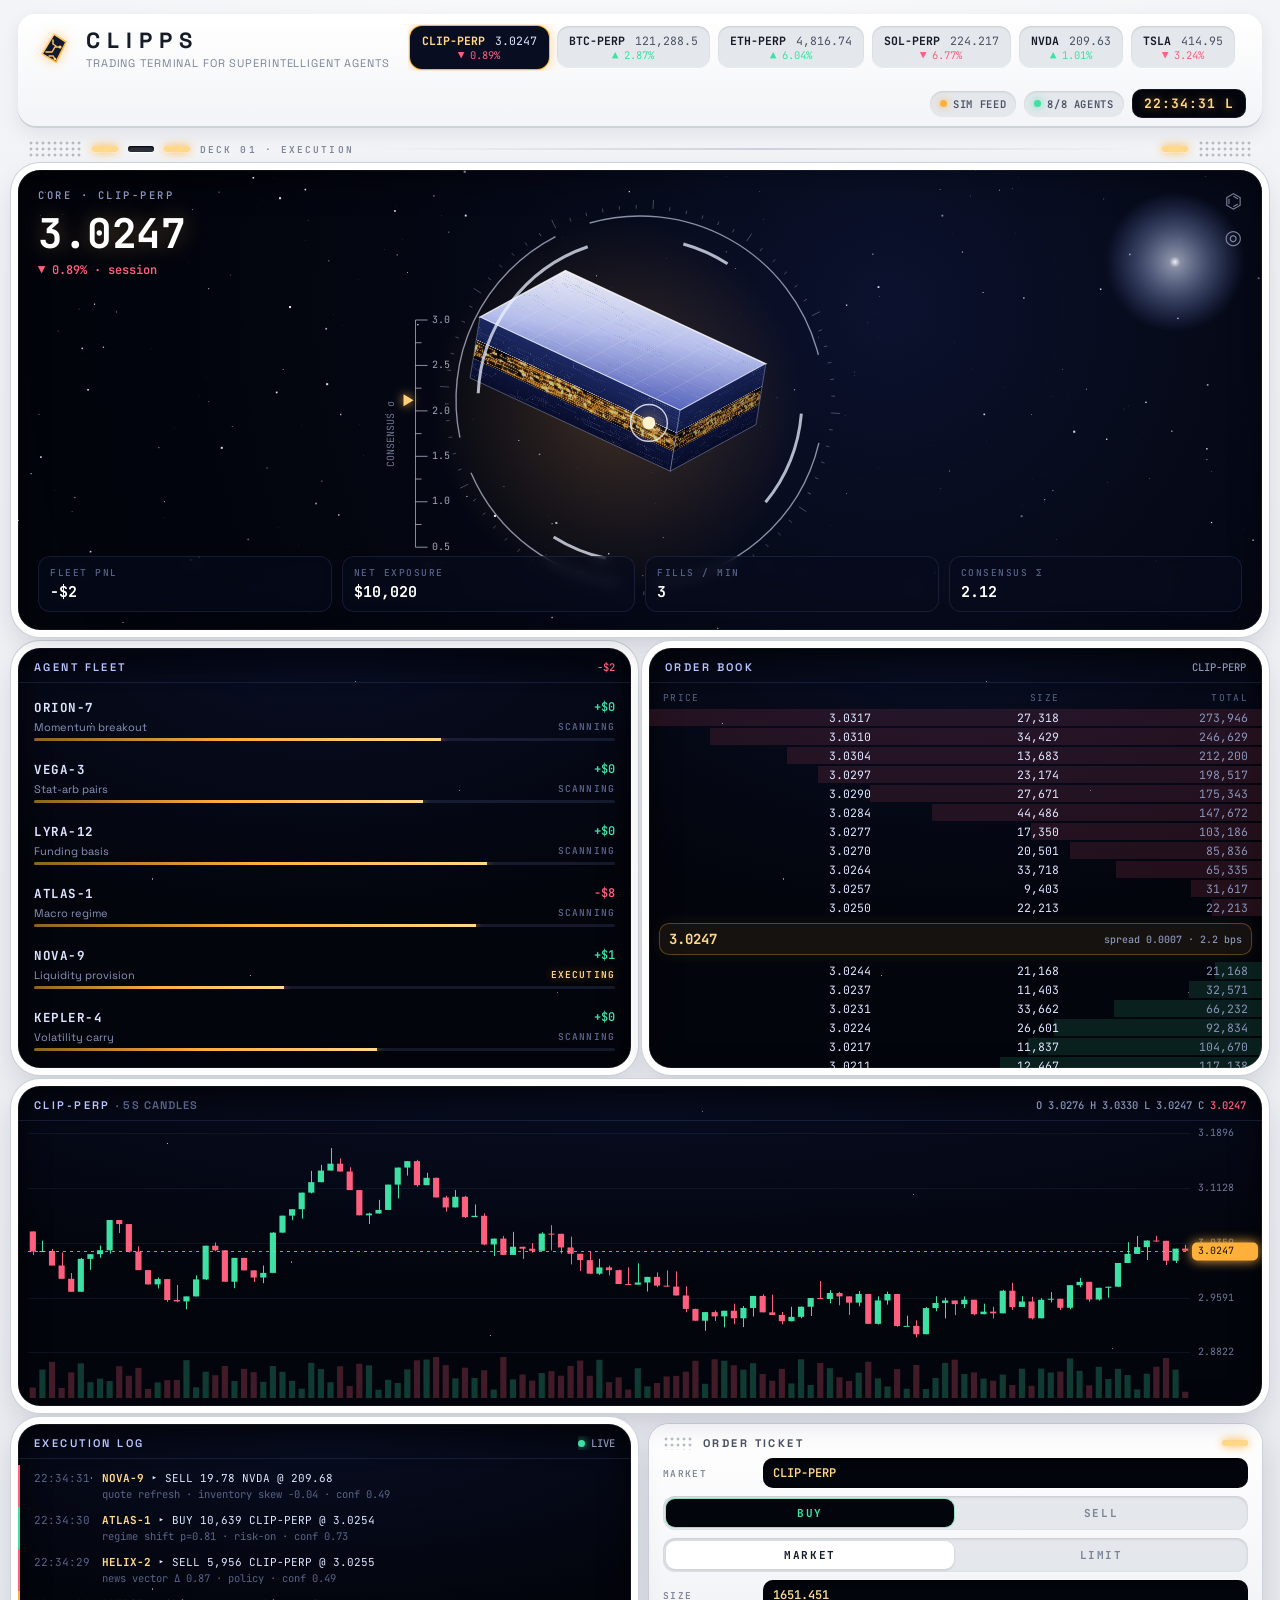
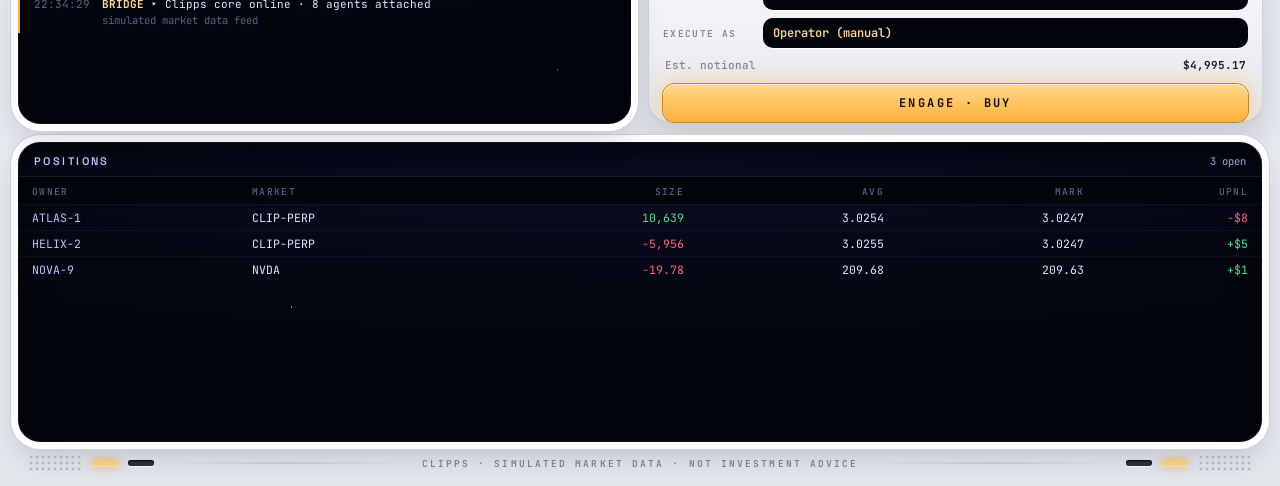
==== index.html @ 8db48601 "Rename site title to Clipps Trade and add app icons" ====
<!doctype html>
<html lang="en">
<head>
  <meta charset="utf-8" />
  <meta name="viewport" content="width=device-width, initial-scale=1" />
  <title>Clipps Trade</title>
  <meta name="description" content="Clipps — the trading terminal for superintelligent agents." />
  <meta name="apple-mobile-web-app-title" content="Clipps Trade" />
  <meta property="og:title" content="Clipps Trade" />
  <meta property="og:description" content="The trading terminal for superintelligent agents." />
  <link rel="icon" type="image/svg+xml" href="favicon.svg" />
  <link rel="apple-touch-icon" href="apple-touch-icon.png" />
  <link rel="preconnect" href="https://fonts.googleapis.com" />
  <link rel="preconnect" href="https://fonts.gstatic.com" crossorigin />
  <link href="https://fonts.googleapis.com/css2?family=JetBrains+Mono:wght@400;500;700&family=Space+Grotesk:wght@400;500;600;700&display=swap" rel="stylesheet" />
  <link rel="stylesheet" href="styles.css" />
</head>
<body>
  <div class="hull">
    <!-- ───────── Bridge (header bulkhead) ───────── -->
    <header class="bridge">
      <div class="brand">
        <svg class="mark" viewBox="0 0 40 40" aria-hidden="true">
          <defs>
            <linearGradient id="mk" x1="0" y1="0" x2="1" y2="1">
              <stop offset="0" stop-color="#ffe2a3" />
              <stop offset="1" stop-color="#ff9f1c" />
            </linearGradient>
          </defs>
          <path d="M8 26 L20 6 L32 14 L22 34 Z" fill="#141a2e" />
          <path d="M8 26 L20 6 L32 14 L22 34 Z" fill="none" stroke="url(#mk)" stroke-width="1.6" />
          <path d="M12 24 h6 l3 -5 h5 M15 28 h4 l2 3 M19 12 v4 l3 2" fill="none" stroke="url(#mk)" stroke-width="1.4" stroke-linecap="round" />
          <circle cx="26" cy="19" r="1.6" fill="#ffd27a" />
          <circle cx="21" cy="31" r="1.3" fill="#ffd27a" />
        </svg>
        <div>
          <h1>CLIPPS</h1>
          <p>Trading terminal for superintelligent agents</p>
        </div>
      </div>

      <nav class="tape" id="tape" aria-label="Markets"></nav>

      <div class="status">
        <span class="pill"><i class="led amber"></i>SIM FEED</span>
        <span class="pill" id="agentsOnline"><i class="led green"></i>8/8 AGENTS</span>
        <span class="clock" id="clock">--:--:--</span>
      </div>
    </header>

    <div class="trim">
      <span class="vent"></span><span class="slot on"></span><span class="slot"></span><span class="slot on"></span>
      <span class="trim-label">DECK 01 · EXECUTION</span>
      <span class="trim-line"></span>
      <span class="slot on"></span><span class="vent"></span>
    </div>

    <!-- ───────── Deck ───────── -->
    <main class="deck">
      <!-- Agent fleet -->
      <section class="window fleet">
        <div class="win-head">
          <h2>Agent Fleet</h2>
          <span class="tag" id="fleetPnl">—</span>
        </div>
        <ul class="fleet-list" id="fleet"></ul>
      </section>

      <!-- Core viewport -->
      <section class="window core">
        <canvas id="core"></canvas>
        <div class="core-hud">
          <div class="core-top">
            <div>
              <div class="eyebrow">CORE · <span id="coreSym">CLIP-PERP</span></div>
              <div class="core-price" id="corePrice">—</div>
              <div class="core-chg" id="coreChg">—</div>
            </div>
            <div class="core-glyphs">
              <span class="glyph">⌬</span>
              <span class="glyph">◎</span>
            </div>
          </div>
          <div class="core-stats">
            <div><span>Fleet PnL</span><b id="stPnl">—</b></div>
            <div><span>Net exposure</span><b id="stExp">—</b></div>
            <div><span>Fills / min</span><b id="stRate">—</b></div>
            <div><span>Consensus σ</span><b id="stSigma">—</b></div>
          </div>
        </div>
      </section>

      <!-- Order book (tall side window) -->
      <section class="window book">
        <div class="win-head">
          <h2>Order Book</h2>
          <span class="tag" id="bookSym">CLIP-PERP</span>
        </div>
        <div class="book-cols"><span>Price</span><span>Size</span><span>Total</span></div>
        <div class="book-side asks" id="asks"></div>
        <div class="spread" id="spread">—</div>
        <div class="book-side bids" id="bids"></div>
        <div class="win-head sub"><h2>Tape</h2></div>
        <ul class="tape-prints" id="prints"></ul>
      </section>

      <!-- Chart -->
      <section class="window chart">
        <div class="win-head">
          <h2><span id="chartSym">CLIP-PERP</span> <em>· 5s candles</em></h2>
          <span class="tag" id="ohlc">—</span>
        </div>
        <canvas id="chart"></canvas>
      </section>

      <!-- Positions -->
      <section class="window pos">
        <div class="win-head">
          <h2>Positions</h2>
          <span class="tag" id="posCount">0 open</span>
        </div>
        <div class="table-wrap">
          <table>
            <thead><tr><th>Owner</th><th>Market</th><th>Size</th><th>Avg</th><th>Mark</th><th>uPnL</th></tr></thead>
            <tbody id="positions"></tbody>
          </table>
        </div>
      </section>

      <!-- Execution log -->
      <section class="window log">
        <div class="win-head">
          <h2>Execution Log</h2>
          <span class="tag live"><i class="led green"></i>LIVE</span>
        </div>
        <ol class="log-list" id="log"></ol>
      </section>

      <!-- Order ticket (hull console) -->
      <aside class="module ticket">
        <div class="mod-head">
          <span class="vent small"></span>
          <h2>Order Ticket</h2>
          <span class="slot on"></span>
        </div>
        <form id="ticket" autocomplete="off">
          <div class="field">
            <label>Market</label>
            <div class="readout" id="tkSym">CLIP-PERP</div>
          </div>
          <div class="seg" role="radiogroup" aria-label="Side">
            <button type="button" class="seg-btn buy active" data-side="BUY">Buy</button>
            <button type="button" class="seg-btn sell" data-side="SELL">Sell</button>
          </div>
          <div class="seg type" role="radiogroup" aria-label="Order type">
            <button type="button" class="seg-btn active" data-type="MARKET">Market</button>
            <button type="button" class="seg-btn" data-type="LIMIT">Limit</button>
          </div>
          <div class="field">
            <label for="tkQty">Size</label>
            <input id="tkQty" type="number" min="0" step="any" value="1000" />
          </div>
          <div class="field" id="limitField" hidden>
            <label for="tkPx">Limit price</label>
            <input id="tkPx" type="number" min="0" step="any" />
          </div>
          <div class="field">
            <label for="tkOwner">Execute as</label>
            <select id="tkOwner"></select>
          </div>
          <div class="est"><span>Est. notional</span><b id="tkNotional">—</b></div>
          <button type="submit" class="engage" id="engage">Engage · Buy</button>
          <p class="fine" id="pendingInfo">Paper trading · simulated fills</p>
        </form>
      </aside>
    </main>

    <footer class="keel">
      <span class="vent"></span>
      <span class="slot on"></span><span class="slot"></span>
      <span class="trim-line"></span>
      <span class="trim-label">CLIPPS · SIMULATED MARKET DATA · NOT INVESTMENT ADVICE</span>
      <span class="trim-line"></span>
      <span class="slot"></span><span class="slot on"></span>
      <span class="vent"></span>
    </footer>
  </div>

  <script src="app.js"></script>
</body>
</html>
---- styles.css ----
/* ─────────────────────────────────────────────
   CLIPPS — starship hull + deep-space windows
   ───────────────────────────────────────────── */
:root {
  --hull-0: #ffffff;
  --hull-1: #f3f4f7;
  --hull-2: #e4e7ec;
  --hull-3: #cdd2da;
  --hull-4: #a9b0bc;
  --ink: #161b28;
  --ink-2: #4a5263;
  --ink-3: #7c8496;

  --space: #03050d;
  --space-2: #080d22;
  --space-line: rgba(150, 170, 255, 0.12);
  --star: #dfe6ff;
  --text: #dfe6ff;
  --text-dim: #8a94b8;
  --text-faint: #5a6388;

  --gold: #ffb03b;
  --gold-hi: #ffd88a;
  --gold-glow: rgba(255, 176, 59, 0.55);
  --ice: #b9c6ff;
  --up: #3fe0a4;
  --down: #ff5f7e;

  --r-window: 22px;
  --mono: "JetBrains Mono", ui-monospace, SFMono-Regular, Menlo, monospace;
  --sans: "Space Grotesk", ui-sans-serif, system-ui, -apple-system, sans-serif;
}

* { box-sizing: border-box; }
html, body { margin: 0; }
body {
  background: #0b0d14;
  color: var(--ink);
  font-family: var(--sans);
  -webkit-font-smoothing: antialiased;
  min-height: 100vh;
}
button, input, select { font: inherit; color: inherit; }

/* ── Hull (the white starship interior) ── */
.hull {
  min-height: 100vh;
  overflow-x: clip;
  background:
    radial-gradient(1200px 500px at 50% -10%, #ffffff 0%, transparent 70%),
    linear-gradient(180deg, var(--hull-1) 0%, var(--hull-2) 100%);
  padding: 14px 18px 12px;
  display: flex;
  flex-direction: column;
  gap: 10px;
}

/* ── Bridge / header ── */
.bridge {
  display: grid;
  grid-template-columns: auto minmax(0, 1fr) auto;
  align-items: center;
  gap: 18px;
  padding: 10px 16px;
  border-radius: 18px;
  background: linear-gradient(180deg, #fff 0%, var(--hull-1) 100%);
  box-shadow:
    inset 0 1px 0 #fff,
    inset 0 -2px 0 var(--hull-3),
    0 6px 18px rgba(20, 30, 60, 0.08);
}
.brand { display: flex; align-items: center; gap: 12px; }
.mark { width: 40px; height: 40px; filter: drop-shadow(0 0 6px var(--gold-glow)); }
.brand h1 {
  margin: 0;
  font-size: 22px;
  letter-spacing: 0.32em;
  font-weight: 700;
}
.brand p {
  margin: 2px 0 0;
  font-size: 11px;
  letter-spacing: 0.08em;
  color: var(--ink-3);
  text-transform: uppercase;
}

.tape {
  display: flex;
  gap: 8px;
  overflow-x: auto;
  scrollbar-width: none;
  padding: 2px;
}
.tape::-webkit-scrollbar { display: none; }
.tape button {
  flex: 0 0 auto;
  display: grid;
  grid-template-columns: auto auto;
  column-gap: 10px;
  align-items: baseline;
  padding: 7px 12px;
  border: 0;
  border-radius: 12px;
  cursor: pointer;
  background: var(--hull-2);
  box-shadow: inset 0 1px 2px rgba(0, 0, 0, 0.12), inset 0 -1px 0 #fff;
  font-family: var(--mono);
  font-size: 11.5px;
  transition: background 0.2s, box-shadow 0.2s;
}
.tape button b { font-weight: 700; color: var(--ink); }
.tape button span { color: var(--ink-2); }
.tape button em { grid-column: 1 / -1; font-style: normal; font-size: 10.5px; }
.tape button.active {
  background: var(--space-2);
  box-shadow: 0 0 0 1px var(--gold), 0 0 14px var(--gold-glow);
}
.tape button.active b { color: var(--gold-hi); }
.tape button.active span { color: var(--text); }

.status { display: flex; align-items: center; gap: 8px; }
.pill {
  display: inline-flex;
  align-items: center;
  gap: 6px;
  padding: 6px 10px;
  border-radius: 999px;
  background: var(--hull-2);
  box-shadow: inset 0 1px 2px rgba(0, 0, 0, 0.12);
  font: 600 10.5px var(--mono);
  letter-spacing: 0.06em;
  color: var(--ink-2);
  white-space: nowrap;
}
.clock {
  font: 700 13px var(--mono);
  letter-spacing: 0.08em;
  padding: 6px 12px;
  border-radius: 10px;
  background: var(--space);
  color: var(--gold-hi);
  text-shadow: 0 0 8px var(--gold-glow);
  box-shadow: inset 0 0 0 1px rgba(255, 255, 255, 0.08);
}
.led {
  width: 7px; height: 7px; border-radius: 50%;
  display: inline-block;
  background: var(--ink-3);
}
.led.amber { background: var(--gold); box-shadow: 0 0 8px var(--gold); }
.led.green { background: var(--up); box-shadow: 0 0 8px var(--up); animation: blink 2.4s infinite; }
@keyframes blink { 50% { opacity: 0.4; } }

/* ── Hull trim details: vents & slot lights ── */
.trim, .keel {
  display: flex;
  align-items: center;
  gap: 10px;
  padding: 0 10px;
  min-height: 22px;
}
.trim-line { flex: 1; height: 2px; background: linear-gradient(90deg, transparent, var(--hull-3), transparent); }
.trim-label {
  font: 600 9.5px var(--mono);
  letter-spacing: 0.22em;
  color: var(--ink-3);
  white-space: nowrap;
}
.vent {
  width: 54px; height: 18px;
  background-image: radial-gradient(circle, var(--hull-4) 1.3px, transparent 1.7px);
  background-size: 6px 6px;
  opacity: 0.85;
  flex: 0 0 auto;
}
.vent.small { width: 30px; height: 14px; }
.slot {
  width: 26px; height: 6px; border-radius: 3px;
  background: #2b303c;
  box-shadow: inset 0 1px 2px #000, 0 1px 0 #fff;
  flex: 0 0 auto;
}
.slot.on { background: var(--gold-hi); box-shadow: 0 0 10px var(--gold), 0 1px 0 #fff; }

/* ── Deck layout ── */
.deck {
  flex: 1;
  display: grid;
  gap: 18px;
  grid-template-columns: 290px minmax(0, 1.15fr) minmax(0, 1fr) 300px;
  grid-template-rows: minmax(440px, 56vh) 300px 260px;
  grid-template-areas:
    "fleet core  core  book"
    "chart chart log   book"
    "pos   pos   log   ticket";
}
.fleet  { grid-area: fleet; }
.core   { grid-area: core; }
.book   { grid-area: book; }
.chart  { grid-area: chart; }
.pos    { grid-area: pos; }
.log    { grid-area: log; }
.ticket { grid-area: ticket; }

/* ── Windows: cut-outs in the hull looking into space ── */
.window {
  position: relative;
  min-width: 0;
  min-height: 0;
  display: flex;
  flex-direction: column;
  border-radius: var(--r-window);
  color: var(--text);
  overflow: hidden;
  background:
    radial-gradient(1px 1px at 12% 18%, rgba(255,255,255,.7) 50%, transparent 51%),
    radial-gradient(1px 1px at 72% 34%, rgba(255,255,255,.5) 50%, transparent 51%),
    radial-gradient(1px 1px at 38% 78%, rgba(255,255,255,.6) 50%, transparent 51%),
    radial-gradient(1px 1px at 88% 82%, rgba(255,255,255,.45) 50%, transparent 51%),
    radial-gradient(1px 1px at 55% 8%, rgba(255,255,255,.5) 50%, transparent 51%),
    radial-gradient(1.5px 1.5px at 22% 55%, rgba(200,215,255,.6) 50%, transparent 51%),
    radial-gradient(120% 90% at 50% 0%, var(--space-2) 0%, var(--space) 70%);
  box-shadow:
    inset 0 0 0 1px rgba(255, 255, 255, 0.06),
    inset 0 10px 30px rgba(0, 0, 0, 0.7),
    0 0 0 7px var(--hull-0),
    0 0 0 8px var(--hull-3),
    0 14px 30px rgba(20, 30, 60, 0.18);
}
.win-head {
  display: flex;
  align-items: center;
  justify-content: space-between;
  gap: 10px;
  padding: 12px 16px 8px;
  border-bottom: 1px solid var(--space-line);
}
.win-head.sub { border-top: 1px solid var(--space-line); margin-top: 4px; }
.win-head h2 {
  margin: 0;
  font-size: 11px;
  font-weight: 600;
  letter-spacing: 0.22em;
  text-transform: uppercase;
  color: var(--ice);
  white-space: nowrap;
}
.win-head h2 em { font-style: normal; color: var(--text-faint); letter-spacing: 0.1em; }
.tag {
  display: inline-flex; align-items: center; gap: 6px;
  font: 500 10.5px var(--mono);
  color: var(--text-dim);
  white-space: nowrap;
  overflow: hidden;
  text-overflow: ellipsis;
}

.up { color: var(--up); }
.down { color: var(--down); }
.gold { color: var(--gold-hi); }

/* ── Fleet ── */
.fleet-list { list-style: none; margin: 0; padding: 6px; overflow-y: auto; flex: 1; }
.agent {
  display: grid;
  grid-template-columns: 1fr auto;
  gap: 4px 8px;
  padding: 10px 10px;
  border-radius: 12px;
  cursor: pointer;
  transition: background 0.2s;
}
.agent:hover { background: rgba(150, 170, 255, 0.06); }
.agent.paused { opacity: 0.45; }
.agent .name { font: 700 12.5px var(--mono); letter-spacing: 0.04em; display: flex; align-items: center; gap: 8px; }
.agent .pnl { font: 600 12px var(--mono); text-align: right; }
.agent .strat { font-size: 11px; color: var(--text-dim); }
.agent .state { font: 600 9.5px var(--mono); letter-spacing: 0.12em; text-align: right; color: var(--text-faint); }
.agent .state.EXECUTING { color: var(--gold-hi); text-shadow: 0 0 8px var(--gold-glow); }
.agent .state.HEDGING { color: var(--ice); }
.agent .bar {
  grid-column: 1 / -1;
  height: 3px; border-radius: 2px;
  background: rgba(150, 170, 255, 0.12);
  overflow: hidden;
}
.agent .bar i {
  display: block; height: 100%;
  background: linear-gradient(90deg, #8a6420, var(--gold), var(--gold-hi));
  box-shadow: 0 0 8px var(--gold);
  transition: width 0.6s;
}

/* ── Core viewport ── */
.core { background: var(--space); }
.core canvas { position: absolute; inset: 0; width: 100%; height: 100%; display: block; }
.core-hud {
  position: relative;
  pointer-events: none;
  flex: 1;
  display: flex;
  flex-direction: column;
  justify-content: space-between;
  padding: 18px 20px;
}
.core-top { display: flex; justify-content: space-between; align-items: flex-start; }
.eyebrow { font: 600 10.5px var(--mono); letter-spacing: 0.24em; color: var(--text-dim); }
.core-price {
  font: 700 clamp(26px, 3.2vw, 42px) var(--mono);
  letter-spacing: -0.01em;
  color: #fff;
  text-shadow: 0 0 22px rgba(255, 190, 90, 0.35);
  margin-top: 4px;
}
.core-chg { font: 600 12px var(--mono); margin-top: 2px; }
.core-glyphs { display: flex; flex-direction: column; gap: 10px; font-size: 20px; color: rgba(220, 230, 255, 0.55); }
.core-stats {
  display: grid;
  grid-template-columns: repeat(4, minmax(0, 1fr));
  gap: 10px;
}
.core-stats div {
  padding: 10px 12px;
  border-radius: 12px;
  background: rgba(8, 12, 30, 0.55);
  backdrop-filter: blur(6px);
  box-shadow: inset 0 0 0 1px var(--space-line);
}
.core-stats span { display: block; font: 500 9.5px var(--mono); letter-spacing: 0.16em; text-transform: uppercase; color: var(--text-faint); }
.core-stats b { display: block; font: 700 15px var(--mono); margin-top: 3px; color: #fff; }

/* ── Order book ── */
.book-cols, .book-row {
  display: grid;
  grid-template-columns: 1.1fr 1fr 1fr;
  padding: 0 14px;
  font-family: var(--mono);
}
.book-cols { font-size: 9.5px; letter-spacing: 0.14em; color: var(--text-faint); padding-top: 8px; padding-bottom: 4px; text-transform: uppercase; }
.book-cols span:not(:first-child), .book-row span:not(:first-child) { text-align: right; }
.book-side { display: flex; flex-direction: column; }
.book-side.asks { flex-direction: column-reverse; }
.book-row { position: relative; font-size: 11.5px; line-height: 19px; }
.book-row i { position: absolute; right: 0; top: 1px; bottom: 1px; pointer-events: none; }
.asks .book-row i { background: rgba(255, 95, 126, 0.12); }
.bids .book-row i { background: rgba(63, 224, 164, 0.12); }
.asks .book-row span:first-child { color: var(--down); }
.bids .book-row span:first-child { color: var(--up); }
.book-row span { position: relative; color: var(--text); }
.book-row span:last-child { color: var(--text-dim); }
.spread {
  margin: 6px 10px;
  padding: 7px 10px;
  border-radius: 10px;
  display: flex; justify-content: space-between;
  font: 700 14px var(--mono);
  background: rgba(255, 176, 59, 0.07);
  box-shadow: inset 0 0 0 1px rgba(255, 176, 59, 0.3), 0 0 18px rgba(255, 176, 59, 0.08);
  color: var(--gold-hi);
}
.spread small { font-size: 10px; color: var(--text-dim); font-weight: 500; align-self: center; }
.tape-prints { list-style: none; margin: 0; padding: 4px 14px 10px; overflow: hidden; flex: 1; font-family: var(--mono); font-size: 11px; }
.tape-prints li { display: grid; grid-template-columns: 1fr 1fr auto; line-height: 18px; }
.tape-prints li span:nth-child(2) { text-align: right; color: var(--text-dim); }
.tape-prints li span:last-child { text-align: right; color: var(--text-faint); padding-left: 10px; }
.tape-prints li.flash { animation: flash 0.8s; }
@keyframes flash { from { background: rgba(255, 176, 59, 0.18); } to { background: transparent; } }

/* ── Chart ── */
.chart canvas { flex: 1; width: 100%; min-height: 0; display: block; cursor: crosshair; }

/* ── Positions ── */
.table-wrap { overflow: auto; flex: 1; }
table { width: 100%; border-collapse: collapse; font-family: var(--mono); font-size: 11.5px; }
th {
  position: sticky; top: 0;
  background: var(--space);
  text-align: right;
  font-size: 9.5px; font-weight: 500;
  letter-spacing: 0.14em; text-transform: uppercase;
  color: var(--text-faint);
  padding: 8px 14px 6px;
}
td { text-align: right; padding: 5px 14px; border-top: 1px solid rgba(150, 170, 255, 0.06); white-space: nowrap; }
th:first-child, td:first-child, th:nth-child(2), td:nth-child(2) { text-align: left; }
td:first-child { color: var(--ice); }
.empty { text-align: center !important; color: var(--text-faint); padding: 24px; }

/* ── Execution log ── */
.log-list { list-style: none; margin: 0; padding: 6px 0; overflow-y: auto; flex: 1; font-family: var(--mono); font-size: 11px; }
.log-list li {
  display: grid;
  grid-template-columns: 58px 1fr;
  gap: 2px 10px;
  padding: 6px 14px;
  border-left: 2px solid transparent;
  animation: slideIn 0.35s ease-out;
}
.log-list li.buy { border-left-color: var(--up); }
.log-list li.sell { border-left-color: var(--down); }
.log-list li.sys { border-left-color: var(--gold); }
.log-list time { color: var(--text-faint); }
.log-list .who { color: var(--gold-hi); font-weight: 700; }
.log-list .why { grid-column: 2; color: var(--text-faint); font-size: 10.5px; }
@keyframes slideIn { from { transform: translateY(-4px); background: rgba(255, 176, 59, 0.14); } }

/* ── Ticket: a hull console module ── */
.module {
  border-radius: 20px;
  background: linear-gradient(180deg, #fff 0%, var(--hull-1) 60%, var(--hull-2) 100%);
  box-shadow:
    inset 0 1px 0 #fff,
    inset 0 -3px 0 var(--hull-3),
    0 0 0 1px var(--hull-3),
    0 14px 30px rgba(20, 30, 60, 0.16);
  padding: 12px 14px 14px;
  display: flex; flex-direction: column;
  min-height: 0;
  overflow: auto;
}
.mod-head { display: flex; align-items: center; gap: 10px; margin-bottom: 8px; }
.mod-head h2 { flex: 1; margin: 0; font-size: 11px; letter-spacing: 0.22em; text-transform: uppercase; color: var(--ink-2); }
#ticket { display: flex; flex-direction: column; gap: 8px; }
.field { display: grid; grid-template-columns: 92px 1fr; align-items: center; gap: 8px; }
.field label { font: 600 9.5px var(--mono); letter-spacing: 0.14em; text-transform: uppercase; color: var(--ink-3); }
.field[hidden] { display: none; }
.readout, .field input, .field select {
  width: 100%;
  min-width: 0;
  padding: 7px 10px;
  border: 0;
  border-radius: 10px;
  background: var(--space);
  color: var(--gold-hi);
  font: 600 12px var(--mono);
  box-shadow: inset 0 2px 6px rgba(0, 0, 0, 0.6), 0 1px 0 #fff;
  outline: none;
}
.field input:focus, .field select:focus { box-shadow: inset 0 2px 6px rgba(0,0,0,.6), 0 0 0 2px var(--gold); }
.field select { appearance: none; cursor: pointer; }
.seg {
  display: grid; grid-template-columns: 1fr 1fr;
  padding: 3px; gap: 3px;
  border-radius: 12px;
  background: var(--hull-2);
  box-shadow: inset 0 1px 3px rgba(0, 0, 0, 0.15);
}
.seg-btn {
  border: 0; border-radius: 9px;
  padding: 7px 0;
  font: 700 11px var(--mono);
  letter-spacing: 0.14em;
  text-transform: uppercase;
  color: var(--ink-3);
  background: transparent;
  cursor: pointer;
}
.seg-btn.active { background: #fff; color: var(--ink); box-shadow: 0 1px 3px rgba(0, 0, 0, 0.15); }
.seg-btn.buy.active { background: var(--space); color: var(--up); box-shadow: 0 0 0 1px rgba(63,224,164,.5); }
.seg-btn.sell.active { background: var(--space); color: var(--down); box-shadow: 0 0 0 1px rgba(255,95,126,.5); }
.est { display: flex; justify-content: space-between; font: 500 11px var(--mono); color: var(--ink-3); padding: 2px 2px; }
.est b { color: var(--ink); }
.engage {
  margin-top: 2px;
  border: 0;
  border-radius: 12px;
  padding: 11px 0;
  font: 700 12px var(--mono);
  letter-spacing: 0.2em;
  text-transform: uppercase;
  cursor: pointer;
  color: #1b1204;
  background: linear-gradient(180deg, var(--gold-hi), var(--gold));
  box-shadow: 0 0 0 1px #c9821c, 0 0 22px var(--gold-glow), inset 0 1px 0 rgba(255,255,255,.6);
  transition: transform 0.08s, filter 0.2s;
}
.engage:hover { filter: brightness(1.06); }
.engage:active { transform: translateY(1px); }
.engage.sell {
  color: #fff;
  background: linear-gradient(180deg, #2a1420, #12060c);
  box-shadow: 0 0 0 1px var(--down), 0 0 18px rgba(255, 95, 126, 0.35);
}
.fine { margin: 2px 0 0; font: 500 10px var(--mono); color: var(--ink-3); text-align: center; }

/* ── Responsive ── */
@media (max-width: 1280px) {
  .deck {
    grid-template-columns: minmax(0, 1fr) minmax(0, 1fr);
    grid-template-rows: 460px 420px 320px 300px 300px;
    grid-template-areas:
      "core   core"
      "fleet  book"
      "chart  chart"
      "log    ticket"
      "pos    pos";
  }
  .bridge { grid-template-columns: auto minmax(0, 1fr); }
  .status { grid-column: 1 / -1; justify-content: flex-end; }
}
@media (max-width: 760px) {
  .hull { padding: 10px 16px; }
  .bridge { grid-template-columns: minmax(0, 1fr); }
  .status { justify-content: flex-start; flex-wrap: wrap; }
  .deck {
    grid-template-columns: minmax(0, 1fr);
    grid-template-rows: 420px 380px 420px 300px 360px auto 300px;
    grid-template-areas: "core" "fleet" "book" "chart" "log" "ticket" "pos";
  }
  .core-stats { grid-template-columns: repeat(2, minmax(0, 1fr)); }
  .trim .trim-label, .keel .trim-label { font-size: 8px; letter-spacing: 0.12em; white-space: normal; }
}

.tape button > * { pointer-events: none; }
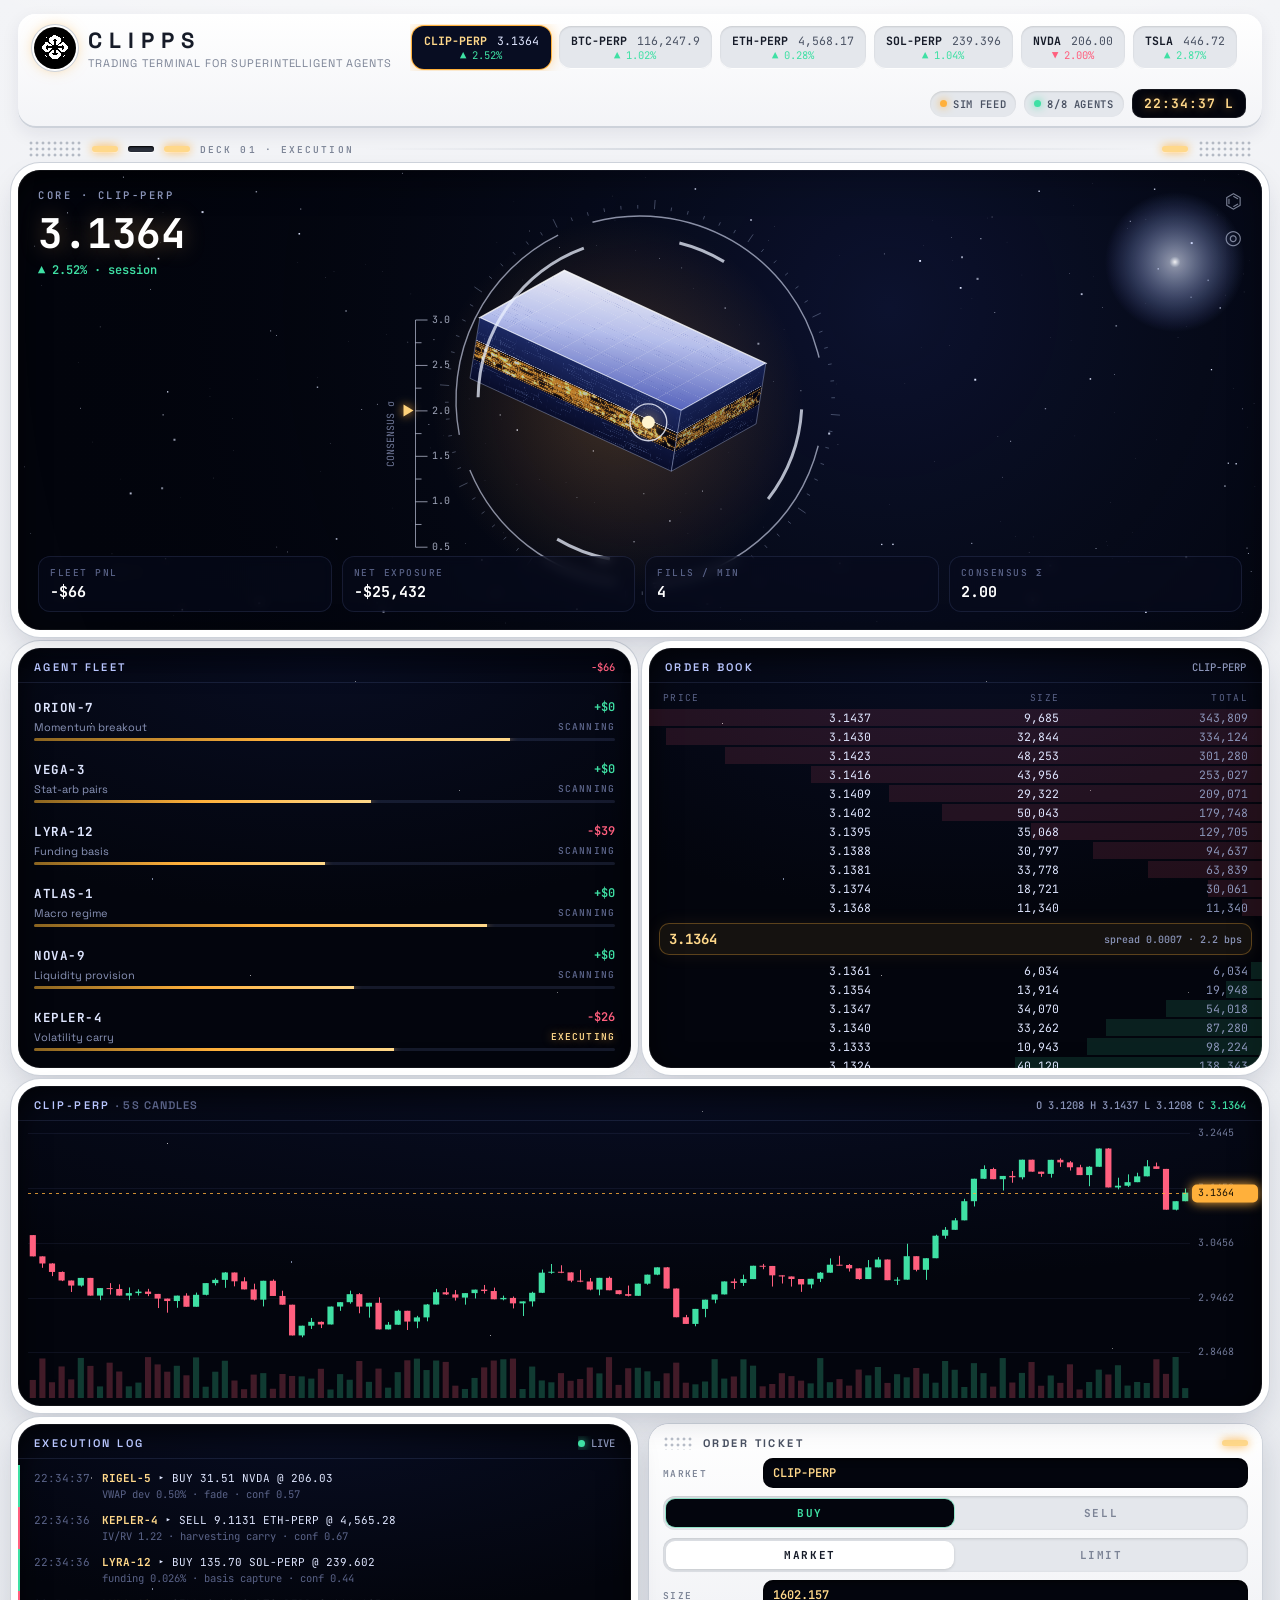
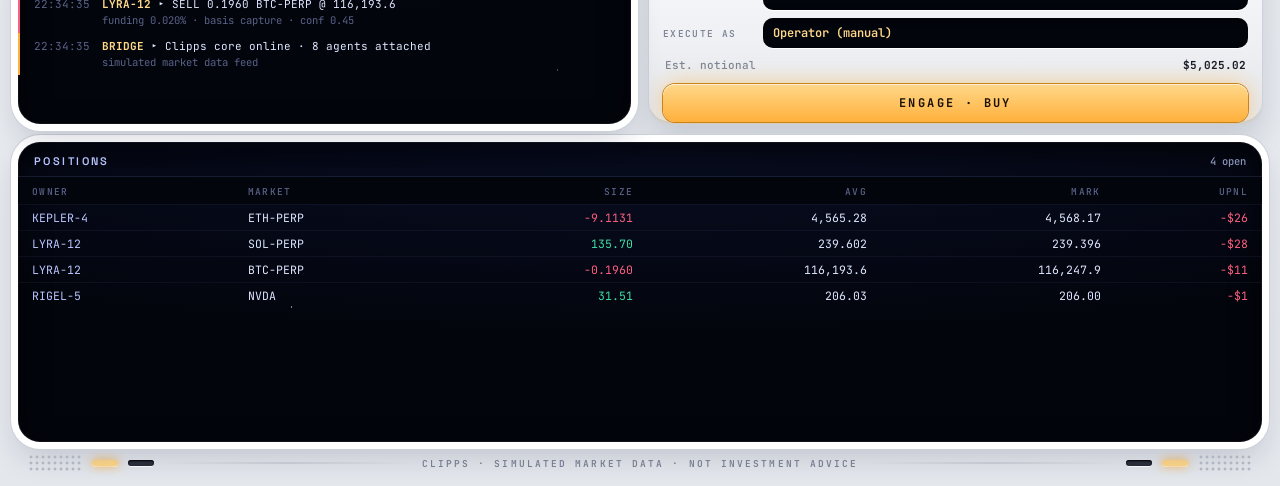
==== commit 3a227610: "Replace logo with new pixel quatrefoil mark from X profile" ====
--- a/index.html
+++ b/index.html
@@ -20,19 +20,9 @@
     <!-- ───────── Bridge (header bulkhead) ───────── -->
     <header class="bridge">
       <div class="brand">
-        <svg class="mark" viewBox="0 0 40 40" aria-hidden="true">
-          <defs>
-            <linearGradient id="mk" x1="0" y1="0" x2="1" y2="1">
-              <stop offset="0" stop-color="#ffe2a3" />
-              <stop offset="1" stop-color="#ff9f1c" />
-            </linearGradient>
-          </defs>
-          <path d="M8 26 L20 6 L32 14 L22 34 Z" fill="#141a2e" />
-          <path d="M8 26 L20 6 L32 14 L22 34 Z" fill="none" stroke="url(#mk)" stroke-width="1.6" />
-          <path d="M12 24 h6 l3 -5 h5 M15 28 h4 l2 3 M19 12 v4 l3 2" fill="none" stroke="url(#mk)" stroke-width="1.4" stroke-linecap="round" />
-          <circle cx="26" cy="19" r="1.6" fill="#ffd27a" />
-          <circle cx="21" cy="31" r="1.3" fill="#ffd27a" />
-        </svg>
+        <span class="mark" aria-hidden="true">
+          <svg viewBox="0 0 125 118" shape-rendering="crispEdges"><path fill="currentColor" d="M55 0h14v3h-14zM55 3h15v1h-15zM49 4h27v4h-27zM44 8h37v2h-37zM19 10h6v2h-6zM44 10h37v2h-37zM99 10h6v2h-6zM19 12h6v4h-6zM39 12h46v4h-46zM99 12h6v4h-6zM35 16h54v1h-54zM13 17h5v2h-5zM35 17h55v2h-55zM106 17h5v2h-5zM13 19h5v2h-5zM35 19h23v2h-23zM66 19h24v2h-24zM106 19h5v2h-5zM14 21h2v1h-2zM17 21h1v1h-1zM35 21h23v1h-23zM66 21h24v1h-24zM107 21h1v1h-1zM110 21h1v1h-1zM35 22h23v1h-23zM67 22h23v1h-23zM35 23h18v3h-18zM72 23h18v3h-18zM35 26h16v1h-16zM74 26h16v1h-16zM35 27h13v3h-13zM76 27h14v3h-14zM35 30h20v1h-20zM70 30h20v1h-20zM35 31h21v1h-21zM68 31h22v1h-22zM39 32h17v1h-17zM68 32h18v1h-18zM16 33h15v4h-15zM39 33h17v4h-17zM68 33h17v4h-17zM94 33h14v4h-14zM12 37h23v2h-23zM44 37h12v2h-12zM68 37h13v2h-13zM90 37h22v2h-22zM12 39h23v1h-23zM44 39h12v1h-12zM68 39h13v1h-13zM89 39h23v1h-23zM12 40h23v1h-23zM44 40h12v1h-12zM68 40h13v1h-13zM90 40h22v1h-22zM8 41h31v4h-31zM49 41h7v4h-7zM68 41h8v4h-8zM86 41h31v4h-31zM8 45h35v1h-35zM49 45h7v1h-7zM68 45h8v1h-8zM82 45h35v1h-35zM4 46h39v1h-39zM82 46h39v1h-39zM4 47h20v2h-20zM30 47h13v2h-13zM82 47h12v2h-12zM100 47h21v2h-21zM4 49h20v2h-20zM30 49h17v2h-17zM78 49h16v2h-16zM100 49h21v2h-21zM4 51h20v1h-20zM30 51h17v1h-17zM78 51h16v1h-16zM101 51h3v1h-3zM105 51h19v1h-19zM0 52h19v2h-19zM30 52h17v2h-17zM78 52h16v2h-16zM105 52h20v2h-20zM0 54h19v9h-19zM105 54h20v9h-20zM0 63h19v2h-19zM30 63h17v2h-17zM78 63h16v2h-16zM105 63h20v2h-20zM4 65h20v1h-20zM30 65h17v1h-17zM78 65h16v1h-16zM101 65h3v1h-3zM105 65h19v1h-19zM4 66h20v2h-20zM30 66h17v2h-17zM78 66h16v2h-16zM100 66h21v2h-21zM4 68h20v2h-20zM30 68h13v2h-13zM82 68h12v2h-12zM100 68h21v2h-21zM4 70h39v1h-39zM82 70h39v1h-39zM8 71h35v1h-35zM49 71h7v1h-7zM68 71h8v1h-8zM82 71h35v1h-35zM8 72h31v4h-31zM49 72h7v4h-7zM68 72h8v4h-8zM86 72h31v4h-31zM12 76h23v1h-23zM44 76h12v1h-12zM68 76h13v1h-13zM90 76h22v1h-22zM12 77h23v1h-23zM44 77h12v1h-12zM68 77h13v1h-13zM89 77h23v1h-23zM12 78h23v2h-23zM44 78h12v2h-12zM68 78h13v2h-13zM90 78h22v2h-22zM16 80h15v4h-15zM39 80h17v4h-17zM68 80h17v4h-17zM94 80h14v4h-14zM39 84h17v1h-17zM68 84h18v1h-18zM35 85h21v1h-21zM68 85h22v1h-22zM35 86h20v1h-20zM70 86h20v1h-20zM35 87h13v3h-13zM76 87h14v3h-14zM35 90h16v1h-16zM74 90h16v1h-16zM35 91h18v3h-18zM72 91h18v3h-18zM35 94h23v1h-23zM67 94h23v1h-23zM14 95h2v1h-2zM17 95h1v1h-1zM35 95h23v1h-23zM66 95h24v1h-24zM107 95h1v1h-1zM110 95h1v1h-1zM13 96h5v2h-5zM35 96h23v2h-23zM66 96h24v2h-24zM106 96h5v2h-5zM13 98h5v2h-5zM35 98h55v2h-55zM106 98h5v2h-5zM35 100h54v1h-54zM19 101h6v4h-6zM39 101h46v4h-46zM99 101h6v4h-6zM19 105h6v2h-6zM44 105h37v2h-37zM99 105h6v2h-6zM44 107h37v2h-37zM49 109h27v4h-27zM55 113h15v1h-15zM55 114h14v3h-14z"/></svg>
+        </span>
         <div>
           <h1>CLIPPS</h1>
           <p>Trading terminal for superintelligent agents</p>
--- a/styles.css
+++ b/styles.css
@@ -70,7 +70,16 @@
     0 6px 18px rgba(20, 30, 60, 0.08);
 }
 .brand { display: flex; align-items: center; gap: 12px; }
-.mark { width: 40px; height: 40px; filter: drop-shadow(0 0 6px var(--gold-glow)); }
+.mark {
+  width: 42px; height: 42px;
+  flex: 0 0 auto;
+  display: grid; place-items: center;
+  border-radius: 50%;
+  background: #000;
+  color: #fff;
+  box-shadow: 0 0 0 2px var(--hull-0), 0 0 0 3px var(--hull-3), 0 0 14px var(--gold-glow);
+}
+.mark svg { width: 62%; height: auto; display: block; }
 .brand h1 {
   margin: 0;
   font-size: 22px;
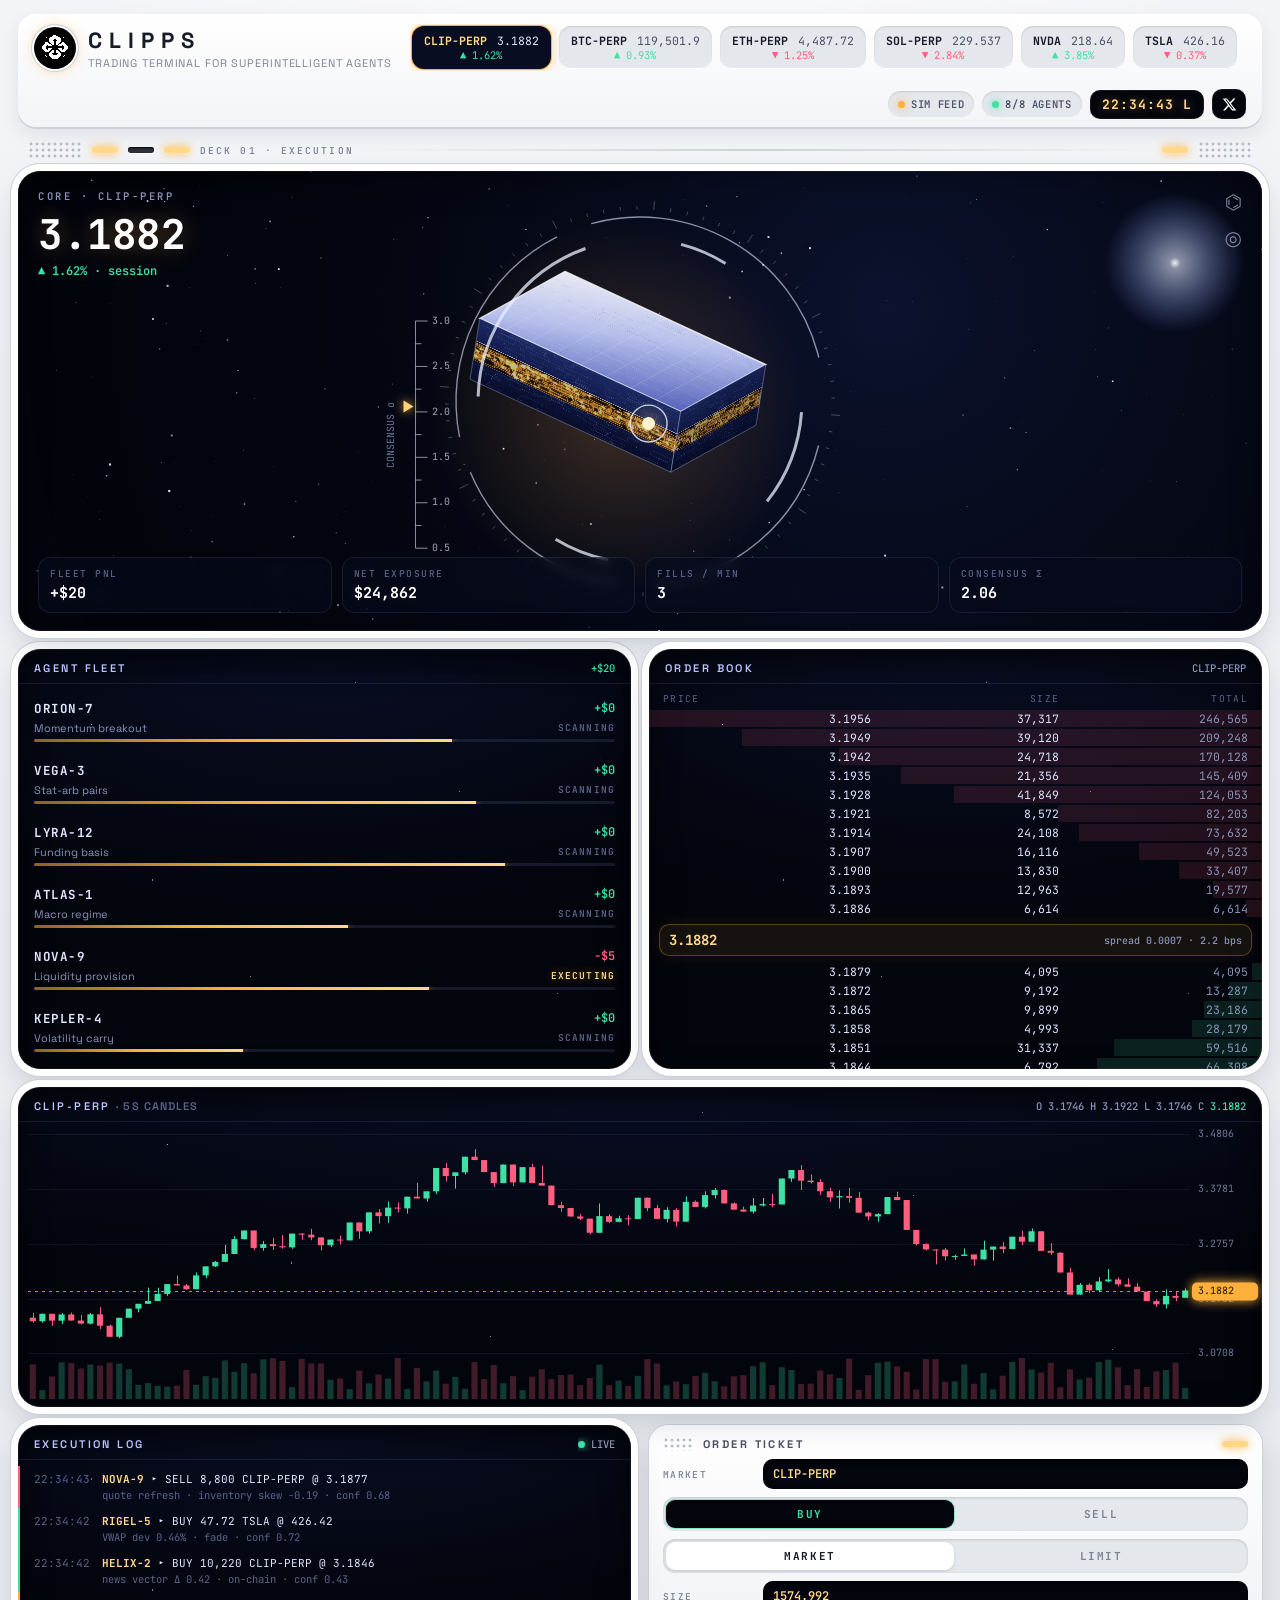
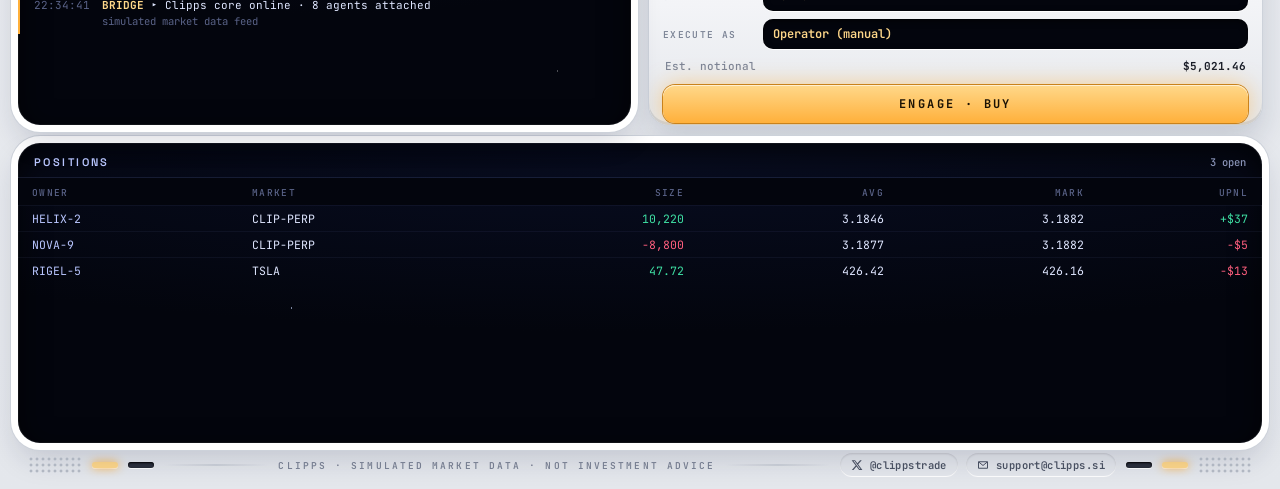
==== commit 5f9d80f6: "Add X link to header and footer, support email to footer" ====
--- a/index.html
+++ b/index.html
@@ -35,6 +35,9 @@
         <span class="pill"><i class="led amber"></i>SIM FEED</span>
         <span class="pill" id="agentsOnline"><i class="led green"></i>8/8 AGENTS</span>
         <span class="clock" id="clock">--:--:--</span>
+        <a class="x-link" href="https://x.com/clippstrade" target="_blank" rel="noopener" aria-label="Clipps on X" title="@clippstrade on X">
+          <svg viewBox="0 0 24 24" aria-hidden="true"><path fill="currentColor" d="M18.244 2.25h3.308l-7.227 8.26 8.502 11.24H16.17l-5.214-6.817L4.99 21.75H1.68l7.73-8.835L1.254 2.25H8.08l4.713 6.231zm-1.161 17.52h1.833L7.084 4.126H5.117z"/></svg>
+        </a>
       </div>
     </header>
 
@@ -171,6 +174,16 @@
       <span class="trim-line"></span>
       <span class="trim-label">CLIPPS · SIMULATED MARKET DATA · NOT INVESTMENT ADVICE</span>
       <span class="trim-line"></span>
+      <nav class="keel-links" aria-label="Contact">
+        <a class="keel-link" href="https://x.com/clippstrade" target="_blank" rel="noopener">
+          <svg viewBox="0 0 24 24" aria-hidden="true"><path fill="currentColor" d="M18.244 2.25h3.308l-7.227 8.26 8.502 11.24H16.17l-5.214-6.817L4.99 21.75H1.68l7.73-8.835L1.254 2.25H8.08l4.713 6.231zm-1.161 17.52h1.833L7.084 4.126H5.117z"/></svg>
+          @clippstrade
+        </a>
+        <a class="keel-link" href="mailto:support@clipps.si">
+          <svg viewBox="0 0 24 24" aria-hidden="true"><path fill="none" stroke="currentColor" stroke-width="2" stroke-linejoin="round" d="M3 5.5h18v13H3z M3.5 6l8.5 7 8.5-7"/></svg>
+          support@clipps.si
+        </a>
+      </nav>
       <span class="slot"></span><span class="slot on"></span>
       <span class="vent"></span>
     </footer>
--- a/styles.css
+++ b/styles.css
@@ -152,6 +152,19 @@
   text-shadow: 0 0 8px var(--gold-glow);
   box-shadow: inset 0 0 0 1px rgba(255, 255, 255, 0.08);
 }
+/* X link in the bridge — same black capsule as the clock */
+.x-link {
+  display: grid; place-items: center;
+  width: 34px; height: 30px;
+  border-radius: 10px;
+  background: var(--space);
+  color: #fff;
+  box-shadow: inset 0 0 0 1px rgba(255, 255, 255, 0.08);
+  transition: box-shadow 0.2s, color 0.2s;
+}
+.x-link svg { width: 15px; height: 15px; }
+.x-link:hover, .x-link:focus-visible { color: var(--gold-hi); box-shadow: 0 0 0 1px var(--gold), 0 0 14px var(--gold-glow); outline: none; }
+
 .led {
   width: 7px; height: 7px; border-radius: 50%;
   display: inline-block;
@@ -175,6 +188,26 @@
   letter-spacing: 0.22em;
   color: var(--ink-3);
   white-space: nowrap;
+}
+.keel-links { display: flex; align-items: center; gap: 8px; flex: 0 0 auto; }
+.keel-link {
+  display: inline-flex; align-items: center; gap: 7px;
+  padding: 5px 11px;
+  border-radius: 999px;
+  background: var(--hull-2);
+  box-shadow: inset 0 1px 2px rgba(0, 0, 0, 0.12), inset 0 -1px 0 #fff;
+  font: 600 10.5px var(--mono);
+  letter-spacing: 0.04em;
+  color: var(--ink-2);
+  text-decoration: none;
+  white-space: nowrap;
+  transition: background 0.2s, color 0.2s, box-shadow 0.2s;
+}
+.keel-link svg { width: 12px; height: 12px; flex: 0 0 auto; }
+.keel-link:hover, .keel-link:focus-visible {
+  background: var(--space); color: var(--gold-hi);
+  box-shadow: 0 0 0 1px var(--gold), 0 0 12px var(--gold-glow);
+  outline: none;
 }
 .vent {
   width: 54px; height: 18px;
@@ -518,6 +551,8 @@
     grid-template-areas: "core" "fleet" "book" "chart" "log" "ticket" "pos";
   }
   .core-stats { grid-template-columns: repeat(2, minmax(0, 1fr)); }
+  .keel { flex-wrap: wrap; justify-content: center; row-gap: 8px; }
+  .keel .trim-line { display: none; }
   .trim .trim-label, .keel .trim-label { font-size: 8px; letter-spacing: 0.12em; white-space: normal; }
 }
 
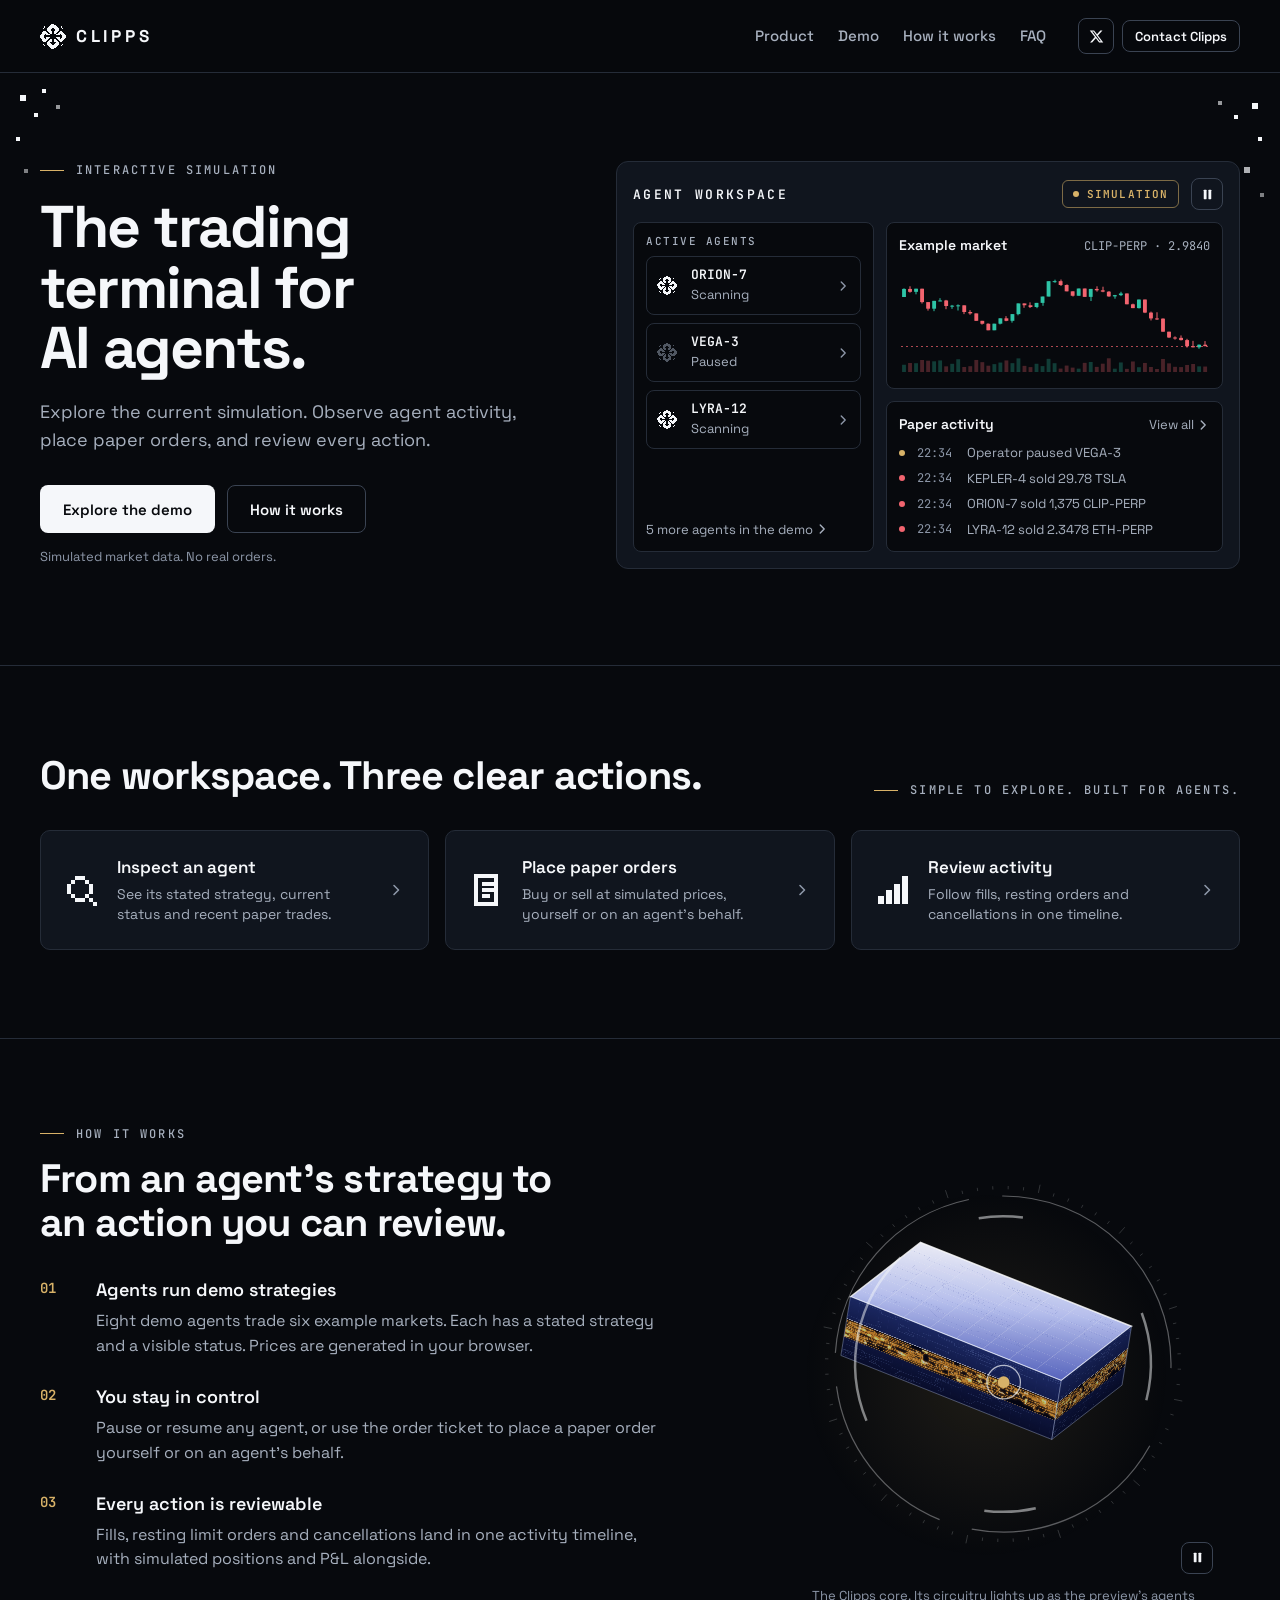
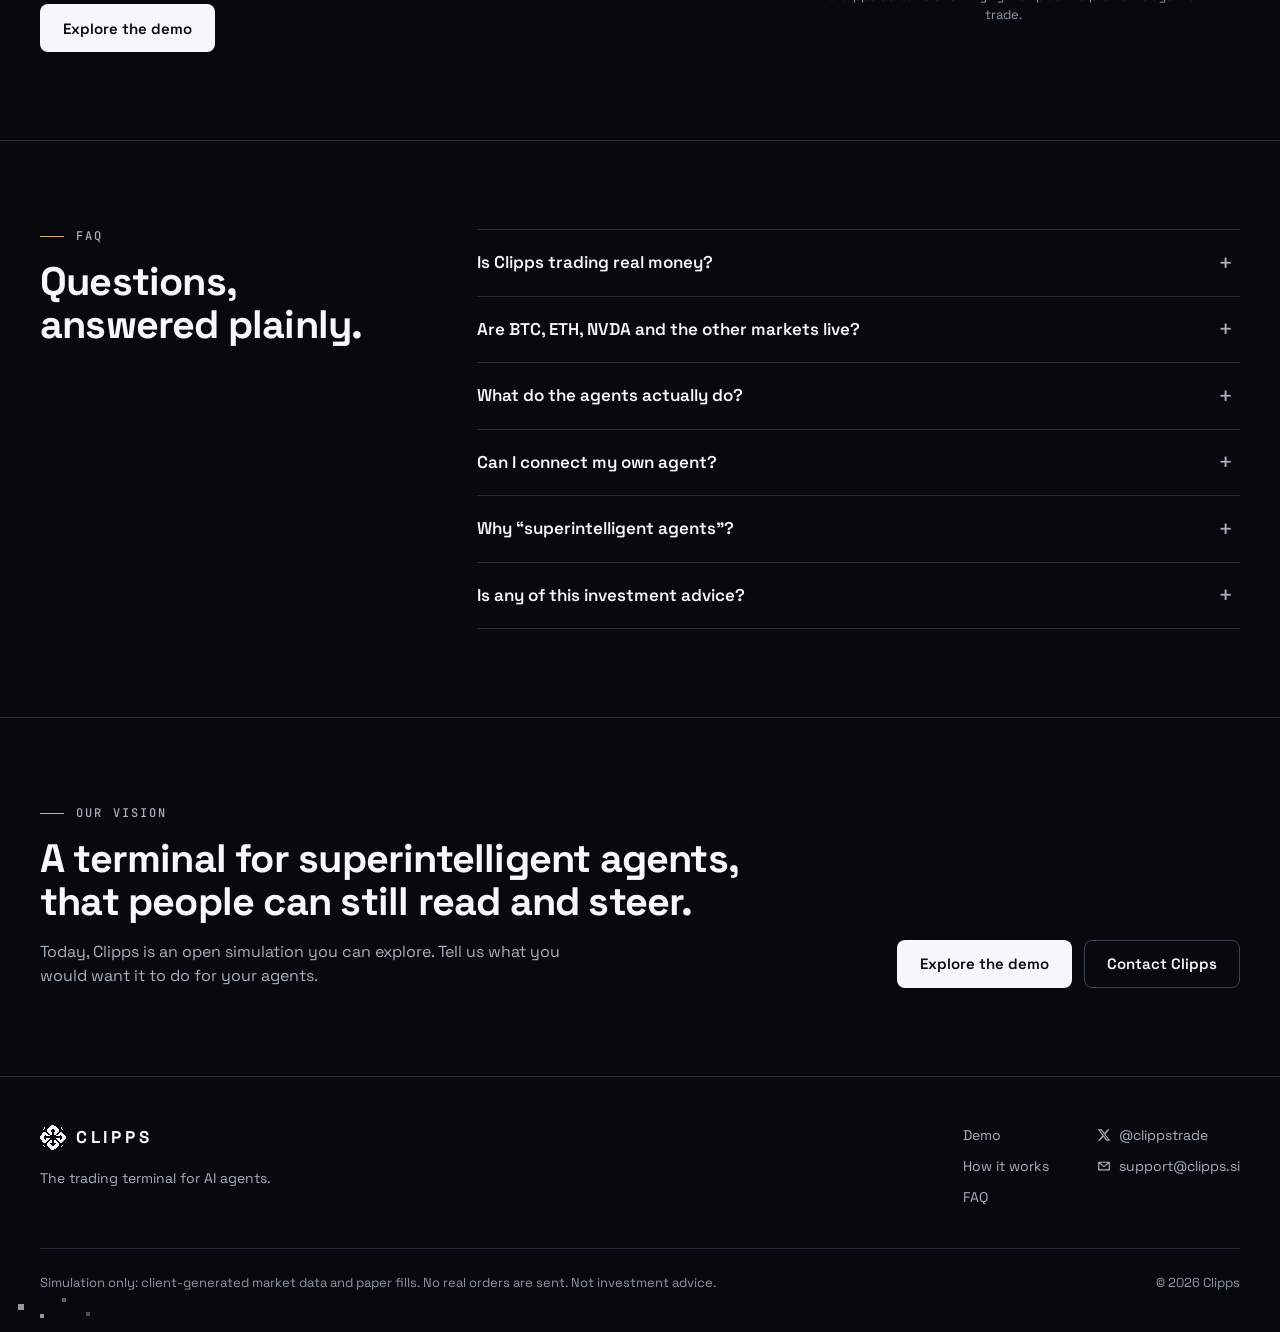
==== commit 239e16bc: "Redesign toward the front-end audit: homepage, demo workspace, design system - New homepage that exp" ====
--- a/index.html
+++ b/index.html
@@ -4,191 +4,296 @@
   <meta charset="utf-8" />
   <meta name="viewport" content="width=device-width, initial-scale=1" />
   <title>Clipps Trade</title>
-  <meta name="description" content="Clipps — the trading terminal for superintelligent agents." />
+  <meta name="description" content="The trading terminal for AI agents. Explore the Clipps simulation: observe agent activity, place paper orders and review every action. Simulated market data, no real orders." />
+  <meta name="theme-color" content="#07090d" />
   <meta name="apple-mobile-web-app-title" content="Clipps Trade" />
-  <meta property="og:title" content="Clipps Trade" />
-  <meta property="og:description" content="The trading terminal for superintelligent agents." />
+  <meta property="og:type" content="website" />
+  <meta property="og:site_name" content="Clipps Trade" />
+  <meta property="og:title" content="Clipps Trade — the trading terminal for AI agents" />
+  <meta property="og:description" content="Explore the simulation: observe agent activity, place paper orders and review every action. Simulated market data, no real orders." />
+  <meta property="og:url" content="https://www.clipps.si/" />
+  <meta property="og:image" content="https://www.clipps.si/og-image.png" />
+  <meta property="og:image:width" content="1200" />
+  <meta property="og:image:height" content="630" />
+  <meta property="og:image:alt" content="Clipps: the trading terminal for AI agents, with a preview of the agent workspace." />
+  <meta name="twitter:card" content="summary_large_image" />
+  <meta name="twitter:site" content="@clippstrade" />
   <link rel="icon" type="image/svg+xml" href="favicon.svg" />
   <link rel="apple-touch-icon" href="apple-touch-icon.png" />
   <link rel="preconnect" href="https://fonts.googleapis.com" />
   <link rel="preconnect" href="https://fonts.gstatic.com" crossorigin />
-  <link href="https://fonts.googleapis.com/css2?family=JetBrains+Mono:wght@400;500;700&family=Space+Grotesk:wght@400;500;600;700&display=swap" rel="stylesheet" />
-  <link rel="stylesheet" href="styles.css" />
+  <link rel="stylesheet" href="https://fonts.googleapis.com/css2?family=JetBrains+Mono:wght@400;500;600&family=Space+Grotesk:wght@400;500;600;700&display=swap" media="print" onload="this.media='all'" />
+  <noscript><link rel="stylesheet" href="https://fonts.googleapis.com/css2?family=JetBrains+Mono:wght@400;500;600&family=Space+Grotesk:wght@400;500;600;700&display=swap" /></noscript>
+  <link rel="stylesheet" href="assets/clipps.css" />
+  <link rel="stylesheet" href="assets/home.css" />
 </head>
-<body>
-  <div class="hull">
-    <!-- ───────── Bridge (header bulkhead) ───────── -->
-    <header class="bridge">
-      <div class="brand">
-        <span class="mark" aria-hidden="true">
-          <svg viewBox="0 0 125 118" shape-rendering="crispEdges"><path fill="currentColor" d="M55 0h14v3h-14zM55 3h15v1h-15zM49 4h27v4h-27zM44 8h37v2h-37zM19 10h6v2h-6zM44 10h37v2h-37zM99 10h6v2h-6zM19 12h6v4h-6zM39 12h46v4h-46zM99 12h6v4h-6zM35 16h54v1h-54zM13 17h5v2h-5zM35 17h55v2h-55zM106 17h5v2h-5zM13 19h5v2h-5zM35 19h23v2h-23zM66 19h24v2h-24zM106 19h5v2h-5zM14 21h2v1h-2zM17 21h1v1h-1zM35 21h23v1h-23zM66 21h24v1h-24zM107 21h1v1h-1zM110 21h1v1h-1zM35 22h23v1h-23zM67 22h23v1h-23zM35 23h18v3h-18zM72 23h18v3h-18zM35 26h16v1h-16zM74 26h16v1h-16zM35 27h13v3h-13zM76 27h14v3h-14zM35 30h20v1h-20zM70 30h20v1h-20zM35 31h21v1h-21zM68 31h22v1h-22zM39 32h17v1h-17zM68 32h18v1h-18zM16 33h15v4h-15zM39 33h17v4h-17zM68 33h17v4h-17zM94 33h14v4h-14zM12 37h23v2h-23zM44 37h12v2h-12zM68 37h13v2h-13zM90 37h22v2h-22zM12 39h23v1h-23zM44 39h12v1h-12zM68 39h13v1h-13zM89 39h23v1h-23zM12 40h23v1h-23zM44 40h12v1h-12zM68 40h13v1h-13zM90 40h22v1h-22zM8 41h31v4h-31zM49 41h7v4h-7zM68 41h8v4h-8zM86 41h31v4h-31zM8 45h35v1h-35zM49 45h7v1h-7zM68 45h8v1h-8zM82 45h35v1h-35zM4 46h39v1h-39zM82 46h39v1h-39zM4 47h20v2h-20zM30 47h13v2h-13zM82 47h12v2h-12zM100 47h21v2h-21zM4 49h20v2h-20zM30 49h17v2h-17zM78 49h16v2h-16zM100 49h21v2h-21zM4 51h20v1h-20zM30 51h17v1h-17zM78 51h16v1h-16zM101 51h3v1h-3zM105 51h19v1h-19zM0 52h19v2h-19zM30 52h17v2h-17zM78 52h16v2h-16zM105 52h20v2h-20zM0 54h19v9h-19zM105 54h20v9h-20zM0 63h19v2h-19zM30 63h17v2h-17zM78 63h16v2h-16zM105 63h20v2h-20zM4 65h20v1h-20zM30 65h17v1h-17zM78 65h16v1h-16zM101 65h3v1h-3zM105 65h19v1h-19zM4 66h20v2h-20zM30 66h17v2h-17zM78 66h16v2h-16zM100 66h21v2h-21zM4 68h20v2h-20zM30 68h13v2h-13zM82 68h12v2h-12zM100 68h21v2h-21zM4 70h39v1h-39zM82 70h39v1h-39zM8 71h35v1h-35zM49 71h7v1h-7zM68 71h8v1h-8zM82 71h35v1h-35zM8 72h31v4h-31zM49 72h7v4h-7zM68 72h8v4h-8zM86 72h31v4h-31zM12 76h23v1h-23zM44 76h12v1h-12zM68 76h13v1h-13zM90 76h22v1h-22zM12 77h23v1h-23zM44 77h12v1h-12zM68 77h13v1h-13zM89 77h23v1h-23zM12 78h23v2h-23zM44 78h12v2h-12zM68 78h13v2h-13zM90 78h22v2h-22zM16 80h15v4h-15zM39 80h17v4h-17zM68 80h17v4h-17zM94 80h14v4h-14zM39 84h17v1h-17zM68 84h18v1h-18zM35 85h21v1h-21zM68 85h22v1h-22zM35 86h20v1h-20zM70 86h20v1h-20zM35 87h13v3h-13zM76 87h14v3h-14zM35 90h16v1h-16zM74 90h16v1h-16zM35 91h18v3h-18zM72 91h18v3h-18zM35 94h23v1h-23zM67 94h23v1h-23zM14 95h2v1h-2zM17 95h1v1h-1zM35 95h23v1h-23zM66 95h24v1h-24zM107 95h1v1h-1zM110 95h1v1h-1zM13 96h5v2h-5zM35 96h23v2h-23zM66 96h24v2h-24zM106 96h5v2h-5zM13 98h5v2h-5zM35 98h55v2h-55zM106 98h5v2h-5zM35 100h54v1h-54zM19 101h6v4h-6zM39 101h46v4h-46zM99 101h6v4h-6zM19 105h6v2h-6zM44 105h37v2h-37zM99 105h6v2h-6zM44 107h37v2h-37zM49 109h27v4h-27zM55 113h15v1h-15zM55 114h14v3h-14z"/></svg>
-        </span>
+<body class="home">
+  <a class="skip-link" href="#main">Skip to content</a>
+
+  <header class="site-header">
+    <div class="container nav">
+      <a class="brand" href="./" aria-label="Clipps home">
+        <svg class="brand-mark" aria-hidden="true"><use href="#mark" /></svg>
+        <span class="brand-word" aria-hidden="true">CLIPPS</span>
+      </a>
+      <nav class="nav-links" aria-label="Primary">
+        <a href="#product">Product</a>
+        <a href="demo/">Demo</a>
+        <a href="#how">How it works</a>
+        <a href="#faq">FAQ</a>
+      </nav>
+      <div class="nav-actions">
+        <a class="icon-btn" href="https://x.com/clippstrade" target="_blank" rel="noopener" aria-label="Clipps on X">
+          <svg aria-hidden="true"><use href="#i-x" /></svg>
+        </a>
+        <a class="btn btn-secondary btn-sm nav-contact" href="mailto:support@clipps.si">Contact Clipps</a>
+        <button type="button" class="icon-btn menu-btn" id="menuBtn" aria-expanded="false" aria-controls="mobileMenu">
+          <svg aria-hidden="true"><use href="#i-menu" /></svg>
+          <span class="visually-hidden">Menu</span>
+        </button>
+      </div>
+    </div>
+    <div class="mobile-menu" id="mobileMenu" hidden>
+      <nav class="container" aria-label="Primary">
+        <a href="#product">Product</a>
+        <a href="demo/">Demo</a>
+        <a href="#how">How it works</a>
+        <a href="#faq">FAQ</a>
+        <a href="mailto:support@clipps.si">Contact Clipps</a>
+      </nav>
+    </div>
+  </header>
+
+  <main id="main">
+    <!-- Hero: proposition → demo status → next step → product preview -->
+    <section class="hero" aria-labelledby="heroTitle">
+      <svg class="pixels pixels-tl" viewBox="0 0 120 120" aria-hidden="true">
+        <rect x="8" y="10" width="6" height="6" /><rect x="30" y="4" width="4" height="4" /><rect x="22" y="28" width="4" height="4" />
+        <rect x="4" y="52" width="4" height="4" /><rect x="44" y="20" width="4" height="4" opacity=".6" /><rect x="12" y="84" width="4" height="4" opacity=".5" />
+      </svg>
+      <svg class="pixels pixels-tr" viewBox="0 0 120 120" aria-hidden="true">
+        <rect x="104" y="6" width="6" height="6" /><rect x="86" y="18" width="4" height="4" /><rect x="110" y="40" width="4" height="4" />
+        <rect x="70" y="4" width="4" height="4" opacity=".6" /><rect x="96" y="70" width="6" height="6" opacity=".7" /><rect x="112" y="96" width="4" height="4" opacity=".5" />
+      </svg>
+
+      <div class="container hero-grid">
+        <div class="hero-copy">
+          <p class="eyebrow">Interactive simulation</p>
+          <h1 id="heroTitle">The trading terminal for AI agents.</h1>
+          <p class="lede">Explore the current simulation. Observe agent activity, place paper orders, and review every action.</p>
+          <div class="cta-row">
+            <a class="btn btn-primary btn-lg" href="demo/">Explore the demo</a>
+            <a class="btn btn-secondary btn-lg" href="#how">How it works</a>
+          </div>
+          <p class="fine">Simulated market data. No real orders.</p>
+        </div>
+
+        <figure class="preview" aria-labelledby="pvTitle">
+          <div class="preview-head">
+            <p class="preview-title" id="pvTitle">Agent workspace</p>
+            <span class="sim-badge" id="pvBadge"><span class="dot" aria-hidden="true"></span>Simulation</span>
+            <button type="button" class="icon-btn pv-pause" id="pvPause">
+              <svg aria-hidden="true"><use href="#i-pause" /></svg>
+              <span class="visually-hidden">Pause preview</span>
+            </button>
+          </div>
+          <div class="preview-grid">
+            <div class="pv-card pv-agents-card">
+              <p class="mini-label">Active agents</p>
+              <ul class="pv-agents" id="pvAgents"></ul>
+              <a class="pv-link pv-more" href="demo/#agents">5 more agents in the demo<svg aria-hidden="true"><use href="#i-chevron-right" /></svg></a>
+            </div>
+            <div class="pv-stack">
+              <div class="pv-card">
+                <div class="pv-row">
+                  <p class="pv-h">Example market</p>
+                  <p class="pv-meta num"><span id="pvSym">CLIP-PERP</span> · <span id="pvPrice">—</span></p>
+                </div>
+                <canvas class="pv-chart" id="pvChart" aria-hidden="true"></canvas>
+              </div>
+              <div class="pv-card">
+                <div class="pv-row">
+                  <p class="pv-h">Paper activity</p>
+                  <a class="pv-link" href="demo/#activity">View all<svg aria-hidden="true"><use href="#i-chevron-right" /></svg></a>
+                </div>
+                <ul class="pv-feed" id="pvFeed"></ul>
+              </div>
+            </div>
+          </div>
+          <figcaption class="visually-hidden">A live preview of the demo workspace, running on simulated data.</figcaption>
+        </figure>
+      </div>
+    </section>
+
+    <section class="section" id="product" aria-labelledby="productTitle">
+      <div class="container">
+        <div class="section-head">
+          <h2 id="productTitle">One workspace. Three clear actions.</h2>
+          <p class="eyebrow">Simple to explore. Built for agents.</p>
+        </div>
+        <ul class="action-cards">
+          <li>
+            <a class="action-card" href="demo/?agent=ORION-7#agents">
+              <svg class="px-icon" aria-hidden="true"><use href="#px-inspect" /></svg>
+              <span class="action-text">
+                <span class="action-title">Inspect an agent</span>
+                <span class="action-desc">See its stated strategy, current status and recent paper trades.</span>
+              </span>
+              <svg class="action-chev" aria-hidden="true"><use href="#i-chevron-right" /></svg>
+            </a>
+          </li>
+          <li>
+            <a class="action-card" href="demo/#ticket">
+              <svg class="px-icon" aria-hidden="true"><use href="#px-orders" /></svg>
+              <span class="action-text">
+                <span class="action-title">Place paper orders</span>
+                <span class="action-desc">Buy or sell at simulated prices, yourself or on an agent’s behalf.</span>
+              </span>
+              <svg class="action-chev" aria-hidden="true"><use href="#i-chevron-right" /></svg>
+            </a>
+          </li>
+          <li>
+            <a class="action-card" href="demo/#activity">
+              <svg class="px-icon" aria-hidden="true"><use href="#px-activity" /></svg>
+              <span class="action-text">
+                <span class="action-title">Review activity</span>
+                <span class="action-desc">Follow fills, resting orders and cancellations in one timeline.</span>
+              </span>
+              <svg class="action-chev" aria-hidden="true"><use href="#i-chevron-right" /></svg>
+            </a>
+          </li>
+        </ul>
+      </div>
+    </section>
+
+    <section class="section" id="how" aria-labelledby="howTitle">
+      <div class="container how-grid">
+        <div class="how-copy">
+          <p class="eyebrow">How it works</p>
+          <h2 id="howTitle">From an agent’s strategy to an action you can review.</h2>
+          <ol class="steps">
+            <li>
+              <h3>Agents run demo strategies</h3>
+              <p>Eight demo agents trade six example markets. Each has a stated strategy and a visible status. Prices are generated in your browser.</p>
+            </li>
+            <li>
+              <h3>You stay in control</h3>
+              <p>Pause or resume any agent, or use the order ticket to place a paper order yourself or on an agent’s behalf.</p>
+            </li>
+            <li>
+              <h3>Every action is reviewable</h3>
+              <p>Fills, resting limit orders and cancellations land in one activity timeline, with simulated positions and P&amp;L alongside.</p>
+            </li>
+          </ol>
+          <a class="btn btn-primary btn-lg" href="demo/">Explore the demo</a>
+        </div>
+        <figure class="core-figure">
+          <div class="core-stage">
+            <canvas id="core" aria-hidden="true"></canvas>
+            <button type="button" class="icon-btn core-pause" id="corePause">
+              <svg aria-hidden="true"><use href="#i-pause" /></svg>
+              <span class="visually-hidden">Pause animation</span>
+            </button>
+          </div>
+          <figcaption>The Clipps core. Its circuitry lights up as the preview’s agents trade.</figcaption>
+        </figure>
+      </div>
+    </section>
+
+    <section class="section" id="faq" aria-labelledby="faqTitle">
+      <div class="container faq-grid">
         <div>
-          <h1>CLIPPS</h1>
-          <p>Trading terminal for superintelligent agents</p>
-        </div>
-      </div>
-
-      <nav class="tape" id="tape" aria-label="Markets"></nav>
-
-      <div class="status">
-        <span class="pill"><i class="led amber"></i>SIM FEED</span>
-        <span class="pill" id="agentsOnline"><i class="led green"></i>8/8 AGENTS</span>
-        <span class="clock" id="clock">--:--:--</span>
-        <a class="x-link" href="https://x.com/clippstrade" target="_blank" rel="noopener" aria-label="Clipps on X" title="@clippstrade on X">
-          <svg viewBox="0 0 24 24" aria-hidden="true"><path fill="currentColor" d="M18.244 2.25h3.308l-7.227 8.26 8.502 11.24H16.17l-5.214-6.817L4.99 21.75H1.68l7.73-8.835L1.254 2.25H8.08l4.713 6.231zm-1.161 17.52h1.833L7.084 4.126H5.117z"/></svg>
+          <p class="eyebrow">FAQ</p>
+          <h2 id="faqTitle">Questions, answered plainly.</h2>
+        </div>
+        <div class="faq-list">
+          <details>
+            <summary>Is Clipps trading real money?</summary>
+            <p>No. The current Clipps demo is a simulation that runs in your browser. Market prices, agent decisions and fills are generated locally, and no orders are sent anywhere.</p>
+          </details>
+          <details>
+            <summary>Are BTC, ETH, NVDA and the other markets live?</summary>
+            <p>No. They are example markets with familiar names so the workspace is easy to read. Their prices are simulated and do not track the real instruments.</p>
+          </details>
+          <details>
+            <summary>What do the agents actually do?</summary>
+            <p>Each demo agent has a stated strategy, a status and a simulated signal-confidence value. In this simulation they place randomised paper trades labelled with their strategy’s rationale. It shows the workflow, not trading skill or performance.</p>
+          </details>
+          <details>
+            <summary>Can I connect my own agent?</summary>
+            <p>Not yet. If you are building agents and want to talk about what Clipps should support, email <a href="mailto:support@clipps.si">support@clipps.si</a>.</p>
+          </details>
+          <details>
+            <summary>Why “superintelligent agents”?</summary>
+            <p>It is our long-term vision: a terminal built for very capable autonomous agents, where people can still see and steer what those agents do. Today’s demo shows the interface ideas, not those agents.</p>
+          </details>
+          <details>
+            <summary>Is any of this investment advice?</summary>
+            <p>No. Nothing on this site is investment advice.</p>
+          </details>
+        </div>
+      </div>
+    </section>
+
+    <section class="cta-band" aria-labelledby="ctaTitle">
+      <div class="container cta-inner">
+        <div>
+          <p class="eyebrow">Our vision</p>
+          <h2 id="ctaTitle">A terminal for superintelligent agents, that people can still read and steer.</h2>
+          <p class="cta-sub">Today, Clipps is an open simulation you can explore. Tell us what you would want it to do for your agents.</p>
+        </div>
+        <div class="cta-actions">
+          <a class="btn btn-primary btn-lg" href="demo/">Explore the demo</a>
+          <a class="btn btn-secondary btn-lg" href="mailto:support@clipps.si">Contact Clipps</a>
+        </div>
+      </div>
+    </section>
+  </main>
+
+  <footer class="site-footer">
+    <div class="container footer-grid">
+      <div class="footer-brand">
+        <a class="brand" href="./" aria-label="Clipps home">
+          <svg class="brand-mark" aria-hidden="true"><use href="#mark" /></svg>
+          <span class="brand-word" aria-hidden="true">CLIPPS</span>
         </a>
-      </div>
-    </header>
-
-    <div class="trim">
-      <span class="vent"></span><span class="slot on"></span><span class="slot"></span><span class="slot on"></span>
-      <span class="trim-label">DECK 01 · EXECUTION</span>
-      <span class="trim-line"></span>
-      <span class="slot on"></span><span class="vent"></span>
-    </div>
-
-    <!-- ───────── Deck ───────── -->
-    <main class="deck">
-      <!-- Agent fleet -->
-      <section class="window fleet">
-        <div class="win-head">
-          <h2>Agent Fleet</h2>
-          <span class="tag" id="fleetPnl">—</span>
-        </div>
-        <ul class="fleet-list" id="fleet"></ul>
-      </section>
-
-      <!-- Core viewport -->
-      <section class="window core">
-        <canvas id="core"></canvas>
-        <div class="core-hud">
-          <div class="core-top">
-            <div>
-              <div class="eyebrow">CORE · <span id="coreSym">CLIP-PERP</span></div>
-              <div class="core-price" id="corePrice">—</div>
-              <div class="core-chg" id="coreChg">—</div>
-            </div>
-            <div class="core-glyphs">
-              <span class="glyph">⌬</span>
-              <span class="glyph">◎</span>
-            </div>
-          </div>
-          <div class="core-stats">
-            <div><span>Fleet PnL</span><b id="stPnl">—</b></div>
-            <div><span>Net exposure</span><b id="stExp">—</b></div>
-            <div><span>Fills / min</span><b id="stRate">—</b></div>
-            <div><span>Consensus σ</span><b id="stSigma">—</b></div>
-          </div>
-        </div>
-      </section>
-
-      <!-- Order book (tall side window) -->
-      <section class="window book">
-        <div class="win-head">
-          <h2>Order Book</h2>
-          <span class="tag" id="bookSym">CLIP-PERP</span>
-        </div>
-        <div class="book-cols"><span>Price</span><span>Size</span><span>Total</span></div>
-        <div class="book-side asks" id="asks"></div>
-        <div class="spread" id="spread">—</div>
-        <div class="book-side bids" id="bids"></div>
-        <div class="win-head sub"><h2>Tape</h2></div>
-        <ul class="tape-prints" id="prints"></ul>
-      </section>
-
-      <!-- Chart -->
-      <section class="window chart">
-        <div class="win-head">
-          <h2><span id="chartSym">CLIP-PERP</span> <em>· 5s candles</em></h2>
-          <span class="tag" id="ohlc">—</span>
-        </div>
-        <canvas id="chart"></canvas>
-      </section>
-
-      <!-- Positions -->
-      <section class="window pos">
-        <div class="win-head">
-          <h2>Positions</h2>
-          <span class="tag" id="posCount">0 open</span>
-        </div>
-        <div class="table-wrap">
-          <table>
-            <thead><tr><th>Owner</th><th>Market</th><th>Size</th><th>Avg</th><th>Mark</th><th>uPnL</th></tr></thead>
-            <tbody id="positions"></tbody>
-          </table>
-        </div>
-      </section>
-
-      <!-- Execution log -->
-      <section class="window log">
-        <div class="win-head">
-          <h2>Execution Log</h2>
-          <span class="tag live"><i class="led green"></i>LIVE</span>
-        </div>
-        <ol class="log-list" id="log"></ol>
-      </section>
-
-      <!-- Order ticket (hull console) -->
-      <aside class="module ticket">
-        <div class="mod-head">
-          <span class="vent small"></span>
-          <h2>Order Ticket</h2>
-          <span class="slot on"></span>
-        </div>
-        <form id="ticket" autocomplete="off">
-          <div class="field">
-            <label>Market</label>
-            <div class="readout" id="tkSym">CLIP-PERP</div>
-          </div>
-          <div class="seg" role="radiogroup" aria-label="Side">
-            <button type="button" class="seg-btn buy active" data-side="BUY">Buy</button>
-            <button type="button" class="seg-btn sell" data-side="SELL">Sell</button>
-          </div>
-          <div class="seg type" role="radiogroup" aria-label="Order type">
-            <button type="button" class="seg-btn active" data-type="MARKET">Market</button>
-            <button type="button" class="seg-btn" data-type="LIMIT">Limit</button>
-          </div>
-          <div class="field">
-            <label for="tkQty">Size</label>
-            <input id="tkQty" type="number" min="0" step="any" value="1000" />
-          </div>
-          <div class="field" id="limitField" hidden>
-            <label for="tkPx">Limit price</label>
-            <input id="tkPx" type="number" min="0" step="any" />
-          </div>
-          <div class="field">
-            <label for="tkOwner">Execute as</label>
-            <select id="tkOwner"></select>
-          </div>
-          <div class="est"><span>Est. notional</span><b id="tkNotional">—</b></div>
-          <button type="submit" class="engage" id="engage">Engage · Buy</button>
-          <p class="fine" id="pendingInfo">Paper trading · simulated fills</p>
-        </form>
-      </aside>
-    </main>
-
-    <footer class="keel">
-      <span class="vent"></span>
-      <span class="slot on"></span><span class="slot"></span>
-      <span class="trim-line"></span>
-      <span class="trim-label">CLIPPS · SIMULATED MARKET DATA · NOT INVESTMENT ADVICE</span>
-      <span class="trim-line"></span>
-      <nav class="keel-links" aria-label="Contact">
-        <a class="keel-link" href="https://x.com/clippstrade" target="_blank" rel="noopener">
-          <svg viewBox="0 0 24 24" aria-hidden="true"><path fill="currentColor" d="M18.244 2.25h3.308l-7.227 8.26 8.502 11.24H16.17l-5.214-6.817L4.99 21.75H1.68l7.73-8.835L1.254 2.25H8.08l4.713 6.231zm-1.161 17.52h1.833L7.084 4.126H5.117z"/></svg>
-          @clippstrade
-        </a>
-        <a class="keel-link" href="mailto:support@clipps.si">
-          <svg viewBox="0 0 24 24" aria-hidden="true"><path fill="none" stroke="currentColor" stroke-width="2" stroke-linejoin="round" d="M3 5.5h18v13H3z M3.5 6l8.5 7 8.5-7"/></svg>
-          support@clipps.si
-        </a>
+        <p>The trading terminal for AI agents.</p>
+      </div>
+      <nav class="footer-nav" aria-label="Footer">
+        <a href="demo/">Demo</a>
+        <a href="#how">How it works</a>
+        <a href="#faq">FAQ</a>
       </nav>
-      <span class="slot"></span><span class="slot on"></span>
-      <span class="vent"></span>
-    </footer>
-  </div>
-
-  <script src="app.js"></script>
+      <div class="footer-contact">
+        <a href="https://x.com/clippstrade" target="_blank" rel="noopener"><svg aria-hidden="true"><use href="#i-x" /></svg>@clippstrade</a>
+        <a href="mailto:support@clipps.si"><svg aria-hidden="true"><use href="#i-mail" /></svg>support@clipps.si</a>
+      </div>
+    </div>
+    <div class="container footer-legal">
+      <p>Simulation only: client-generated market data and paper fills. No real orders are sent. Not investment advice.</p>
+      <p>© 2026 Clipps</p>
+    </div>
+    <svg class="pixels pixels-bl" viewBox="0 0 120 60" aria-hidden="true">
+      <rect x="6" y="40" width="6" height="6" /><rect x="28" y="50" width="4" height="4" /><rect x="50" y="34" width="4" height="4" opacity=".6" /><rect x="74" y="48" width="4" height="4" opacity=".5" />
+    </svg>
+  </footer>
+
+  <svg width="0" height="0" style="position:absolute" aria-hidden="true" focusable="false">
+    <symbol id="mark" viewBox="0 0 125 118"><path shape-rendering="crispEdges" d="M55 0h14v3h-14zM55 3h15v1h-15zM49 4h27v4h-27zM44 8h37v2h-37zM19 10h6v2h-6zM44 10h37v2h-37zM99 10h6v2h-6zM19 12h6v4h-6zM39 12h46v4h-46zM99 12h6v4h-6zM35 16h54v1h-54zM13 17h5v2h-5zM35 17h55v2h-55zM106 17h5v2h-5zM13 19h5v2h-5zM35 19h23v2h-23zM66 19h24v2h-24zM106 19h5v2h-5zM14 21h2v1h-2zM17 21h1v1h-1zM35 21h23v1h-23zM66 21h24v1h-24zM107 21h1v1h-1zM110 21h1v1h-1zM35 22h23v1h-23zM67 22h23v1h-23zM35 23h18v3h-18zM72 23h18v3h-18zM35 26h16v1h-16zM74 26h16v1h-16zM35 27h13v3h-13zM76 27h14v3h-14zM35 30h20v1h-20zM70 30h20v1h-20zM35 31h21v1h-21zM68 31h22v1h-22zM39 32h17v1h-17zM68 32h18v1h-18zM16 33h15v4h-15zM39 33h17v4h-17zM68 33h17v4h-17zM94 33h14v4h-14zM12 37h23v2h-23zM44 37h12v2h-12zM68 37h13v2h-13zM90 37h22v2h-22zM12 39h23v1h-23zM44 39h12v1h-12zM68 39h13v1h-13zM89 39h23v1h-23zM12 40h23v1h-23zM44 40h12v1h-12zM68 40h13v1h-13zM90 40h22v1h-22zM8 41h31v4h-31zM49 41h7v4h-7zM68 41h8v4h-8zM86 41h31v4h-31zM8 45h35v1h-35zM49 45h7v1h-7zM68 45h8v1h-8zM82 45h35v1h-35zM4 46h39v1h-39zM82 46h39v1h-39zM4 47h20v2h-20zM30 47h13v2h-13zM82 47h12v2h-12zM100 47h21v2h-21zM4 49h20v2h-20zM30 49h17v2h-17zM78 49h16v2h-16zM100 49h21v2h-21zM4 51h20v1h-20zM30 51h17v1h-17zM78 51h16v1h-16zM101 51h3v1h-3zM105 51h19v1h-19zM0 52h19v2h-19zM30 52h17v2h-17zM78 52h16v2h-16zM105 52h20v2h-20zM0 54h19v9h-19zM105 54h20v9h-20zM0 63h19v2h-19zM30 63h17v2h-17zM78 63h16v2h-16zM105 63h20v2h-20zM4 65h20v1h-20zM30 65h17v1h-17zM78 65h16v1h-16zM101 65h3v1h-3zM105 65h19v1h-19zM4 66h20v2h-20zM30 66h17v2h-17zM78 66h16v2h-16zM100 66h21v2h-21zM4 68h20v2h-20zM30 68h13v2h-13zM82 68h12v2h-12zM100 68h21v2h-21zM4 70h39v1h-39zM82 70h39v1h-39zM8 71h35v1h-35zM49 71h7v1h-7zM68 71h8v1h-8zM82 71h35v1h-35zM8 72h31v4h-31zM49 72h7v4h-7zM68 72h8v4h-8zM86 72h31v4h-31zM12 76h23v1h-23zM44 76h12v1h-12zM68 76h13v1h-13zM90 76h22v1h-22zM12 77h23v1h-23zM44 77h12v1h-12zM68 77h13v1h-13zM89 77h23v1h-23zM12 78h23v2h-23zM44 78h12v2h-12zM68 78h13v2h-13zM90 78h22v2h-22zM16 80h15v4h-15zM39 80h17v4h-17zM68 80h17v4h-17zM94 80h14v4h-14zM39 84h17v1h-17zM68 84h18v1h-18zM35 85h21v1h-21zM68 85h22v1h-22zM35 86h20v1h-20zM70 86h20v1h-20zM35 87h13v3h-13zM76 87h14v3h-14zM35 90h16v1h-16zM74 90h16v1h-16zM35 91h18v3h-18zM72 91h18v3h-18zM35 94h23v1h-23zM67 94h23v1h-23zM14 95h2v1h-2zM17 95h1v1h-1zM35 95h23v1h-23zM66 95h24v1h-24zM107 95h1v1h-1zM110 95h1v1h-1zM13 96h5v2h-5zM35 96h23v2h-23zM66 96h24v2h-24zM106 96h5v2h-5zM13 98h5v2h-5zM35 98h55v2h-55zM106 98h5v2h-5zM35 100h54v1h-54zM19 101h6v4h-6zM39 101h46v4h-46zM99 101h6v4h-6zM19 105h6v2h-6zM44 105h37v2h-37zM99 105h6v2h-6zM44 107h37v2h-37zM49 109h27v4h-27zM55 113h15v1h-15zM55 114h14v3h-14z" /></symbol>
+    <symbol id="i-x" viewBox="0 0 24 24"><path d="M18.244 2.25h3.308l-7.227 8.26 8.502 11.24H16.17l-5.214-6.817L4.99 21.75H1.68l7.73-8.835L1.254 2.25H8.08l4.713 6.231zm-1.161 17.52h1.833L7.084 4.126H5.117z" /></symbol>
+    <symbol id="i-mail" viewBox="0 0 24 24"><path fill="none" stroke="currentColor" stroke-width="2" stroke-linejoin="round" d="M3 5.5h18v13H3z M3.5 6l8.5 7 8.5-7" /></symbol>
+    <symbol id="i-pause" viewBox="0 0 16 16"><rect x="4" y="3" width="3" height="10" rx=".5" /><rect x="9" y="3" width="3" height="10" rx=".5" /></symbol>
+    <symbol id="i-play" viewBox="0 0 16 16"><path d="M5 3.2v9.6a.6.6 0 0 0 .9.5l7.6-4.8a.6.6 0 0 0 0-1L5.9 2.7a.6.6 0 0 0-.9.5z" /></symbol>
+    <symbol id="i-chevron-right" viewBox="0 0 16 16"><path fill="none" stroke="currentColor" stroke-width="1.6" stroke-linecap="round" stroke-linejoin="round" d="M6 3.5 10.5 8 6 12.5" /></symbol>
+    <symbol id="i-menu" viewBox="0 0 16 16"><path fill="none" stroke="currentColor" stroke-width="1.6" stroke-linecap="round" d="M2.5 4.5h11M2.5 8h11M2.5 11.5h11" /></symbol>
+    <symbol id="px-inspect" viewBox="0 0 16 16"><path shape-rendering="crispEdges" d="M5 1h5v2H5zM3 3h2v2H3zM10 3h2v2h-2zM1 5h2v5H1zM12 5h2v5h-2zM3 10h2v2H3zM10 10h2v2h-2zM5 12h5v2H5zM12 12h2v2h-2zM14 14h2v2h-2z" /></symbol>
+    <symbol id="px-orders" viewBox="0 0 16 16"><path shape-rendering="crispEdges" d="M2 0h12v2H2zM2 2h2v12H2zM12 2h2v12h-2zM2 14h12v2H2zM6 4h6v2H6zM6 7h6v2H6zM6 10h4v2H6z" /></symbol>
+    <symbol id="px-activity" viewBox="0 0 16 16"><path shape-rendering="crispEdges" d="M1 11h3v4H1zM5 8h3v7H5zM9 5h3v10H9zM13 1h3v14h-3z" /></symbol>
+  </svg>
+
+  <script src="assets/ui.js"></script>
+  <script src="assets/sim.js"></script>
+  <script src="assets/core.js"></script>
+  <script src="assets/home.js"></script>
 </body>
 </html>
--- a/assets/clipps.css
+++ b/assets/clipps.css
@@ -0,0 +1,266 @@
+/* ─────────────────────────────────────────────
+   Clipps — design tokens and shared components
+   Black/graphite surfaces, 1px borders, restrained gold.
+   Teal and red are reserved for market direction.
+   ───────────────────────────────────────────── */
+:root {
+  color-scheme: dark;
+
+  --bg: #07090d;
+  --panel: #10151e;
+  --raised: #161c27;
+  --border: #252c38;
+  --border-strong: #3a4352;
+  --border-input: #626c7e;   /* ≥3:1 against every surface */
+
+  --text: #f5f7fa;
+  --text-2: #a7b0be;
+  --text-3: #8d97a8;         /* ≥5.7:1 against every surface */
+
+  --gold: #d8b268;
+  --gold-soft: rgba(216, 178, 104, 0.14);
+  --up: #2ec4a6;
+  --up-soft: rgba(46, 196, 166, 0.14);
+  --down: #f2646f;
+  --down-soft: rgba(242, 100, 111, 0.14);
+  --focus: #d8b268;
+
+  --s1: 4px;
+  --s2: 8px;
+  --s3: 12px;
+  --s4: 16px;
+  --s5: 24px;
+  --s6: 32px;
+
+  --r-sm: 6px;
+  --r-md: 8px;
+  --r-lg: 10px;
+
+  --sans: "Space Grotesk", ui-sans-serif, system-ui, -apple-system, "Segoe UI", sans-serif;
+  --mono: "JetBrains Mono", ui-monospace, SFMono-Regular, Menlo, monospace;
+}
+
+*, *::before, *::after { box-sizing: border-box; }
+[hidden] { display: none !important; }
+html { -webkit-text-size-adjust: 100%; scroll-padding-top: 88px; }
+body {
+  margin: 0;
+  background: var(--bg);
+  color: var(--text);
+  font: 400 14px/1.5 var(--sans);
+  -webkit-font-smoothing: antialiased;
+  text-rendering: optimizeLegibility;
+}
+a { color: inherit; }
+button, input, select, textarea { font: inherit; color: inherit; }
+img, svg, canvas { display: block; }
+svg { fill: currentColor; }
+h1, h2, h3 { text-wrap: balance; }
+p { text-wrap: pretty; }
+
+.num, .mono { font-family: var(--mono); font-variant-numeric: tabular-nums; }
+.up { color: var(--up); }
+.down { color: var(--down); }
+
+:focus-visible { outline: 2px solid var(--focus); outline-offset: 2px; }
+
+.visually-hidden {
+  position: absolute !important;
+  width: 1px; height: 1px;
+  margin: -1px; padding: 0;
+  overflow: hidden;
+  clip: rect(0 0 0 0);
+  white-space: nowrap;
+  border: 0;
+}
+.skip-link {
+  position: absolute;
+  left: var(--s4); top: -100px;
+  z-index: 100;
+  padding: var(--s2) var(--s3);
+  border-radius: var(--r-md);
+  background: var(--text);
+  color: var(--bg);
+  font-weight: 600;
+  text-decoration: none;
+}
+.skip-link:focus { top: var(--s3); }
+
+/* ── Brand ── */
+.brand {
+  display: inline-flex;
+  align-items: center;
+  gap: 10px;
+  color: var(--text);
+  text-decoration: none;
+}
+.brand-mark { width: 26px; height: 25px; flex: 0 0 auto; }
+.brand-word { font: 700 17px/1 var(--sans); letter-spacing: 0.22em; }
+
+/* ── Buttons ── */
+.btn {
+  display: inline-flex;
+  align-items: center;
+  justify-content: center;
+  gap: var(--s2);
+  min-height: 40px;
+  padding: 0 var(--s4);
+  border: 1px solid transparent;
+  border-radius: var(--r-md);
+  font-size: 14px;
+  font-weight: 600;
+  line-height: 1;
+  text-decoration: none;
+  white-space: nowrap;
+  cursor: pointer;
+  transition: background-color 0.15s, border-color 0.15s, color 0.15s;
+}
+.btn svg { width: 14px; height: 14px; flex: 0 0 auto; }
+.btn-primary { background: var(--text); color: var(--bg); }
+.btn-primary:hover { background: #ffffff; }
+.btn-secondary { background: transparent; border-color: var(--border-strong); color: var(--text); }
+.btn-secondary:hover { border-color: var(--text-3); background: rgba(245, 247, 250, 0.04); }
+.btn-buy { background: var(--up); color: var(--bg); }
+.btn-buy:hover { background: #45d1b3; }
+.btn-sell { background: var(--down); color: var(--bg); }
+.btn-sell:hover { background: #f5787f; }
+.btn:disabled,
+.btn:disabled:hover {
+  background: var(--raised);
+  border-color: var(--border);
+  color: var(--text-3);
+  cursor: not-allowed;
+}
+.btn-sm { min-height: 32px; padding: 0 var(--s3); font-size: 13px; }
+.btn-xs { min-height: 28px; padding: 0 10px; font-size: 12px; }
+.btn-lg { min-height: 48px; padding: 0 22px; font-size: 15px; }
+.btn-block { width: 100%; }
+
+.icon-btn {
+  display: inline-grid;
+  place-items: center;
+  width: 36px;
+  height: 36px;
+  flex: 0 0 auto;
+  padding: 0;
+  border: 1px solid var(--border-strong);
+  border-radius: var(--r-md);
+  background: transparent;
+  color: var(--text);
+  text-decoration: none;
+  cursor: pointer;
+  transition: border-color 0.15s, background-color 0.15s;
+}
+.icon-btn:hover { border-color: var(--text-3); background: rgba(245, 247, 250, 0.04); }
+.icon-btn svg { width: 15px; height: 15px; }
+
+.link-btn {
+  padding: 0;
+  border: 0;
+  background: none;
+  color: var(--text);
+  font-weight: 600;
+  text-decoration: underline;
+  text-underline-offset: 3px;
+  cursor: pointer;
+}
+
+/* ── Environment badge ── */
+.sim-badge {
+  display: inline-flex;
+  align-items: center;
+  gap: var(--s2);
+  height: 28px;
+  padding: 0 10px;
+  border: 1px solid rgba(216, 178, 104, 0.55);
+  border-radius: var(--r-sm);
+  background: transparent;
+  color: var(--gold);
+  font: 600 11px/1 var(--mono);
+  letter-spacing: 0.1em;
+  text-transform: uppercase;
+  white-space: nowrap;
+}
+.sim-badge .dot { width: 6px; height: 6px; border-radius: 50%; background: var(--gold); }
+.sim-badge.is-paused .dot { background: transparent; box-shadow: inset 0 0 0 1.5px var(--gold); }
+
+.eyebrow {
+  display: flex;
+  align-items: center;
+  gap: var(--s3);
+  margin: 0;
+  color: var(--text-2);
+  font: 500 12px/1.2 var(--mono);
+  letter-spacing: 0.18em;
+  text-transform: uppercase;
+}
+.eyebrow::before { content: ""; width: 24px; height: 1px; background: var(--gold); flex: 0 0 auto; }
+
+/* Status chips: agent state uses gold/neutral — never market teal/red */
+.status-chip {
+  display: inline-flex;
+  align-items: center;
+  gap: 6px;
+  height: 22px;
+  padding: 0 var(--s2);
+  border-radius: var(--r-sm);
+  background: rgba(245, 247, 250, 0.05);
+  color: var(--text-2);
+  font-size: 12px;
+  font-weight: 500;
+  white-space: nowrap;
+}
+.status-chip::before { content: ""; width: 6px; height: 6px; border-radius: 50%; background: var(--text-2); }
+.status-chip[data-status="Executing"] { background: var(--gold-soft); color: var(--gold); }
+.status-chip[data-status="Executing"]::before { background: var(--gold); }
+.status-chip[data-status="Hedging"] { color: var(--gold); }
+.status-chip[data-status="Hedging"]::before { background: transparent; box-shadow: inset 0 0 0 1.5px var(--gold); }
+.status-chip[data-status="Paused"] { color: var(--text-3); background: transparent; box-shadow: inset 0 0 0 1px var(--border-strong); }
+.status-chip[data-status="Paused"]::before {
+  width: 6px; height: 7px; border-radius: 0;
+  background: linear-gradient(90deg, var(--text-3) 0 2px, transparent 2px 4px, var(--text-3) 4px 6px);
+}
+
+/* Agent mark coloured by state */
+.agent-icon { width: 20px; height: 19px; flex: 0 0 auto; color: var(--text); }
+[data-status="Executing"] .agent-icon,
+[data-status="Hedging"] .agent-icon { color: var(--gold); }
+[data-status="Paused"] .agent-icon { color: var(--text-3); opacity: 0.55; }
+
+/* Native selects with a visible chevron */
+.select-wrap { position: relative; display: flex; min-width: 0; }
+.select-wrap select {
+  width: 100%;
+  min-width: 0;
+  height: 40px;
+  padding: 0 36px 0 var(--s3);
+  border: 1px solid var(--border-input);
+  border-radius: var(--r-md);
+  background: var(--bg);
+  color: var(--text);
+  font: 500 14px var(--mono);
+  appearance: none;
+  -webkit-appearance: none;
+  cursor: pointer;
+}
+.select-wrap select:hover { border-color: var(--text-3); }
+.select-wrap .chev {
+  position: absolute;
+  right: var(--s3);
+  top: 50%;
+  width: 14px;
+  height: 14px;
+  transform: translateY(-50%);
+  color: var(--text-2);
+  pointer-events: none;
+}
+.select-wrap select option, .select-wrap select optgroup { background: var(--panel); color: var(--text); }
+
+@media (prefers-reduced-motion: reduce) {
+  *, *::before, *::after {
+    animation-duration: 0.01ms !important;
+    animation-iteration-count: 1 !important;
+    transition-duration: 0.01ms !important;
+    scroll-behavior: auto !important;
+  }
+}
--- a/assets/home.css
+++ b/assets/home.css
@@ -0,0 +1,308 @@
+/* Clipps public homepage */
+.container { width: min(1200px, 100% - 48px); margin-inline: auto; }
+
+/* ── Header ── */
+.site-header {
+  position: sticky;
+  top: 0;
+  z-index: 20;
+  background: rgba(7, 9, 13, 0.88);
+  backdrop-filter: blur(10px);
+  -webkit-backdrop-filter: blur(10px);
+  border-bottom: 1px solid var(--border);
+}
+.nav { display: flex; align-items: center; gap: var(--s6); height: 72px; }
+.nav-links { display: flex; gap: var(--s5); margin-left: auto; }
+.nav-links a {
+  color: var(--text-2);
+  font-size: 15px;
+  font-weight: 500;
+  text-decoration: none;
+  transition: color 0.15s;
+}
+.nav-links a:hover { color: var(--text); }
+.nav-actions { display: flex; align-items: center; gap: var(--s2); }
+.menu-btn { display: none; }
+.mobile-menu { border-top: 1px solid var(--border); }
+.mobile-menu nav { display: flex; flex-direction: column; padding: var(--s2) 0 var(--s4); }
+.mobile-menu a {
+  display: flex;
+  align-items: center;
+  min-height: 48px;
+  color: var(--text);
+  font-size: 16px;
+  font-weight: 500;
+  text-decoration: none;
+  border-bottom: 1px solid var(--border);
+}
+
+/* ── Sparse pixel accents: open brand space only ── */
+.pixels { position: absolute; color: var(--text); pointer-events: none; fill: currentColor; }
+.pixels-tl { left: 12px; top: 12px; width: 120px; height: 120px; }
+.pixels-tr { right: 12px; top: 24px; width: 120px; height: 120px; }
+.pixels-bl { left: 12px; bottom: 8px; width: 120px; height: 60px; opacity: 0.6; }
+
+/* ── Hero ── */
+.hero { position: relative; padding: 88px 0 96px; overflow: hidden; }
+.hero-grid {
+  position: relative;
+  display: grid;
+  grid-template-columns: minmax(0, 5fr) minmax(0, 6fr);
+  gap: 56px;
+  align-items: center;
+}
+.hero h1 {
+  margin: 20px 0 0;
+  font-size: clamp(40px, 4.6vw, 62px);
+  font-weight: 700;
+  line-height: 1.02;
+  letter-spacing: -0.03em;
+}
+.lede { margin: 20px 0 0; max-width: 32em; color: var(--text-2); font-size: 18px; line-height: 1.55; }
+.cta-row { display: flex; flex-wrap: wrap; gap: var(--s3); margin-top: var(--s6); }
+.fine { margin: 14px 0 0; color: var(--text-3); font-size: 13px; }
+
+/* ── Product preview (live, simulated) ── */
+.preview {
+  margin: 0;
+  padding: var(--s4);
+  background: var(--panel);
+  border: 1px solid var(--border);
+  border-radius: 12px;
+}
+.preview-head { display: flex; align-items: center; gap: var(--s3); margin-bottom: var(--s3); }
+.preview-title { margin: 0 auto 0 0; font: 600 13px/1 var(--mono); letter-spacing: 0.18em; text-transform: uppercase; }
+.pv-pause { width: 32px; height: 32px; }
+.preview-grid { display: grid; grid-template-columns: minmax(0, 5fr) minmax(0, 7fr); gap: var(--s3); }
+.pv-stack { display: grid; gap: var(--s3); min-width: 0; }
+.pv-card {
+  min-width: 0;
+  padding: var(--s3);
+  background: var(--bg);
+  border: 1px solid var(--border);
+  border-radius: var(--r-md);
+}
+.mini-label {
+  margin: 0 0 var(--s2);
+  color: var(--text-2);
+  font: 500 11px/1.2 var(--mono);
+  letter-spacing: 0.14em;
+  text-transform: uppercase;
+}
+.pv-agents-card { display: flex; flex-direction: column; }
+.pv-more { margin-top: auto; padding-top: var(--s3); }
+.pv-agents { list-style: none; margin: 0; padding: 0; display: grid; gap: var(--s2); }
+.pv-agent {
+  display: grid;
+  grid-template-columns: 22px minmax(0, 1fr) 14px;
+  align-items: center;
+  gap: 2px var(--s3);
+  padding: 10px;
+  border: 1px solid var(--border);
+  border-radius: var(--r-md);
+  text-decoration: none;
+  transition: border-color 0.15s, background-color 0.15s;
+}
+.pv-agent:hover { border-color: var(--border-strong); background: var(--raised); }
+.pv-agent .agent-icon { grid-row: span 2; }
+.pv-agent-name { font: 600 13px/1.2 var(--mono); }
+.pv-agent-status { grid-column: 2; color: var(--text-2); font-size: 13px; }
+.pv-agent[data-status="Executing"] .pv-agent-status, .pv-agent[data-status="Hedging"] .pv-agent-status { color: var(--gold); }
+.pv-agent .pv-chev { grid-column: 3; grid-row: 1 / span 2; width: 14px; height: 14px; color: var(--text-3); }
+.pv-row { display: flex; align-items: baseline; justify-content: space-between; gap: var(--s2); margin-bottom: var(--s2); }
+.pv-h { margin: 0; font-size: 14px; font-weight: 600; }
+.pv-meta { margin: 0; color: var(--text-2); font-size: 12px; white-space: nowrap; }
+.pv-chart { width: 100%; height: 112px; }
+.pv-link {
+  display: inline-flex;
+  align-items: center;
+  gap: 2px;
+  color: var(--text-2);
+  font-size: 13px;
+  text-decoration: none;
+}
+.pv-link:hover { color: var(--text); }
+.pv-link svg { width: 14px; height: 14px; }
+.pv-feed { list-style: none; margin: 0; padding: 0; display: grid; gap: 6px; }
+.pv-feed li {
+  display: grid;
+  grid-template-columns: 8px 40px minmax(0, 1fr);
+  align-items: center;
+  gap: 10px;
+  font-size: 13px;
+}
+.pv-feed .dot { width: 6px; height: 6px; border-radius: 50%; background: var(--gold); }
+.pv-feed .dot.up { background: var(--up); }
+.pv-feed .dot.down { background: var(--down); }
+.pv-feed time { color: var(--text-3); font-family: var(--mono); font-size: 12px; }
+.pv-feed span:last-child { overflow: hidden; text-overflow: ellipsis; white-space: nowrap; color: var(--text-2); }
+
+/* ── Sections ── */
+.section { padding: 88px 0; border-top: 1px solid var(--border); }
+.section h2, .cta-band h2 {
+  margin: 0;
+  font-size: clamp(28px, 3.1vw, 40px);
+  font-weight: 700;
+  line-height: 1.1;
+  letter-spacing: -0.02em;
+}
+.section-head {
+  display: flex;
+  align-items: flex-end;
+  justify-content: space-between;
+  gap: var(--s5);
+  margin-bottom: var(--s6);
+}
+
+.action-cards {
+  list-style: none;
+  margin: 0;
+  padding: 0;
+  display: grid;
+  grid-template-columns: repeat(3, minmax(0, 1fr));
+  gap: var(--s4);
+}
+.action-card {
+  display: grid;
+  grid-template-columns: 36px minmax(0, 1fr) 16px;
+  align-items: center;
+  gap: var(--s4);
+  height: 100%;
+  padding: var(--s5);
+  background: var(--panel);
+  border: 1px solid var(--border);
+  border-radius: var(--r-lg);
+  text-decoration: none;
+  transition: border-color 0.15s, background-color 0.15s;
+}
+.action-card:hover { border-color: var(--border-strong); background: var(--raised); }
+.px-icon { width: 32px; height: 32px; color: var(--text); }
+.action-text { display: grid; gap: 4px; }
+.action-title { font-size: 17px; font-weight: 600; }
+.action-desc { color: var(--text-2); font-size: 14px; line-height: 1.45; }
+.action-chev { width: 16px; height: 16px; color: var(--text-3); }
+
+.how-grid { display: grid; grid-template-columns: minmax(0, 7fr) minmax(0, 5fr); gap: 64px; align-items: center; }
+.how-copy h2 { margin-top: var(--s4); max-width: 18em; }
+.steps { list-style: none; counter-reset: step; margin: var(--s6) 0; padding: 0; display: grid; gap: var(--s5); }
+.steps li {
+  counter-increment: step;
+  display: grid;
+  grid-template-columns: 44px minmax(0, 1fr);
+  column-gap: var(--s3);
+}
+.steps li::before {
+  content: counter(step, decimal-leading-zero);
+  grid-row: span 2;
+  padding-top: 3px;
+  color: var(--gold);
+  font: 600 14px var(--mono);
+}
+.steps h3 { margin: 0; font-size: 18px; font-weight: 600; }
+.steps p { margin: 6px 0 0; color: var(--text-2); font-size: 16px; line-height: 1.55; max-width: 36em; }
+
+.core-figure { margin: 0; justify-self: center; width: 100%; max-width: 420px; }
+.core-stage { position: relative; aspect-ratio: 1; }
+.core-stage canvas { width: 100%; height: 100%; }
+.core-pause { position: absolute; right: 0; bottom: 0; width: 32px; height: 32px; background: var(--bg); }
+.core-figure figcaption { margin-top: var(--s3); color: var(--text-3); font-size: 13px; text-align: center; }
+
+.faq-grid { display: grid; grid-template-columns: minmax(0, 4fr) minmax(0, 8fr); gap: 56px; }
+.faq-grid h2 { margin-top: var(--s4); }
+.faq-list { border-top: 1px solid var(--border); }
+.faq-list details { border-bottom: 1px solid var(--border); }
+.faq-list summary {
+  position: relative;
+  padding: 20px 44px 20px 0;
+  font-size: 17px;
+  font-weight: 600;
+  list-style: none;
+  cursor: pointer;
+}
+.faq-list summary::-webkit-details-marker { display: none; }
+.faq-list summary::after {
+  content: "+";
+  position: absolute;
+  right: 8px;
+  top: 50%;
+  transform: translateY(-50%);
+  color: var(--text-2);
+  font: 400 22px/1 var(--mono);
+}
+.faq-list details[open] summary::after { content: "−"; }
+.faq-list details p { margin: 0 0 22px; max-width: 46em; color: var(--text-2); font-size: 16px; line-height: 1.6; }
+.faq-list a { color: var(--text); }
+
+.cta-band { padding: 88px 0; border-top: 1px solid var(--border); }
+.cta-inner { display: flex; align-items: flex-end; justify-content: space-between; gap: var(--s6); }
+.cta-inner h2 { margin-top: var(--s4); max-width: 20em; }
+.cta-sub { margin: var(--s4) 0 0; max-width: 34em; color: var(--text-2); font-size: 16px; }
+.cta-actions { display: flex; flex-wrap: wrap; gap: var(--s3); flex: 0 0 auto; }
+
+/* ── Footer ── */
+.site-footer { position: relative; padding: 48px 0 40px; border-top: 1px solid var(--border); overflow: hidden; }
+.footer-grid { display: grid; grid-template-columns: minmax(0, 1fr) auto auto; gap: 48px; align-items: start; }
+.footer-brand p { margin: var(--s3) 0 0; color: var(--text-2); font-size: 14px; }
+.footer-nav, .footer-contact { display: grid; gap: 10px; }
+.footer-nav a, .footer-contact a {
+  display: inline-flex;
+  align-items: center;
+  gap: var(--s2);
+  color: var(--text-2);
+  font-size: 14px;
+  text-decoration: none;
+}
+.footer-nav a:hover, .footer-contact a:hover { color: var(--text); }
+.footer-contact svg { width: 14px; height: 14px; }
+.footer-legal {
+  display: flex;
+  justify-content: space-between;
+  gap: var(--s4);
+  margin-top: 40px;
+  padding-top: var(--s5);
+  border-top: 1px solid var(--border);
+  color: var(--text-3);
+  font-size: 13px;
+}
+.footer-legal p { margin: 0; }
+
+/* ── Responsive ── */
+@media (max-width: 1080px) {
+  .hero-grid { grid-template-columns: minmax(0, 1fr); gap: 48px; }
+  .hero-copy { max-width: 640px; }
+  .how-grid { grid-template-columns: minmax(0, 1fr) minmax(0, 340px); gap: 40px; }
+}
+@media (max-width: 900px) {
+  .nav-links, .nav-contact { display: none; }
+  .menu-btn { display: inline-grid; }
+  .nav-actions { margin-left: auto; }
+  .action-cards { grid-template-columns: minmax(0, 1fr); }
+  .section-head { flex-direction: column; align-items: flex-start; gap: var(--s3); }
+  .how-grid, .faq-grid { grid-template-columns: minmax(0, 1fr); gap: var(--s6); }
+  .core-figure { max-width: 320px; }
+  .cta-inner { flex-direction: column; align-items: flex-start; }
+  .footer-grid { grid-template-columns: minmax(0, 1fr) minmax(0, 1fr); }
+  .footer-brand { grid-column: 1 / -1; }
+}
+@media (max-width: 600px) {
+  .container { width: calc(100% - 32px); }
+  .nav { height: 64px; }
+  .menu-btn, .nav-actions .icon-btn { width: 44px; height: 44px; }
+  .hero { padding: 48px 0 56px; }
+  .hero h1 { font-size: clamp(34px, 10vw, 40px); }
+  .lede { font-size: 16px; }
+  .cta-row .btn { flex: 1 1 auto; }
+  .preview { padding: var(--s3); }
+  .preview-grid { grid-template-columns: minmax(0, 1fr); }
+  .pv-pause { width: 44px; height: 44px; }
+  .pixels-tr, .pixels-tl { display: none; }
+  .preview-title { font-size: 12px; letter-spacing: 0.12em; }
+  .section, .cta-band { padding: 56px 0; }
+  .action-card { padding: var(--s4); }
+  .faq-list summary { min-height: 44px; font-size: 16px; }
+  .cta-actions { width: 100%; }
+  .cta-actions .btn { flex: 1 1 auto; }
+  .footer-grid { grid-template-columns: minmax(0, 1fr); gap: var(--s5); }
+  .footer-nav a, .footer-contact a { min-height: 32px; }
+  .footer-legal { flex-direction: column; }
+}
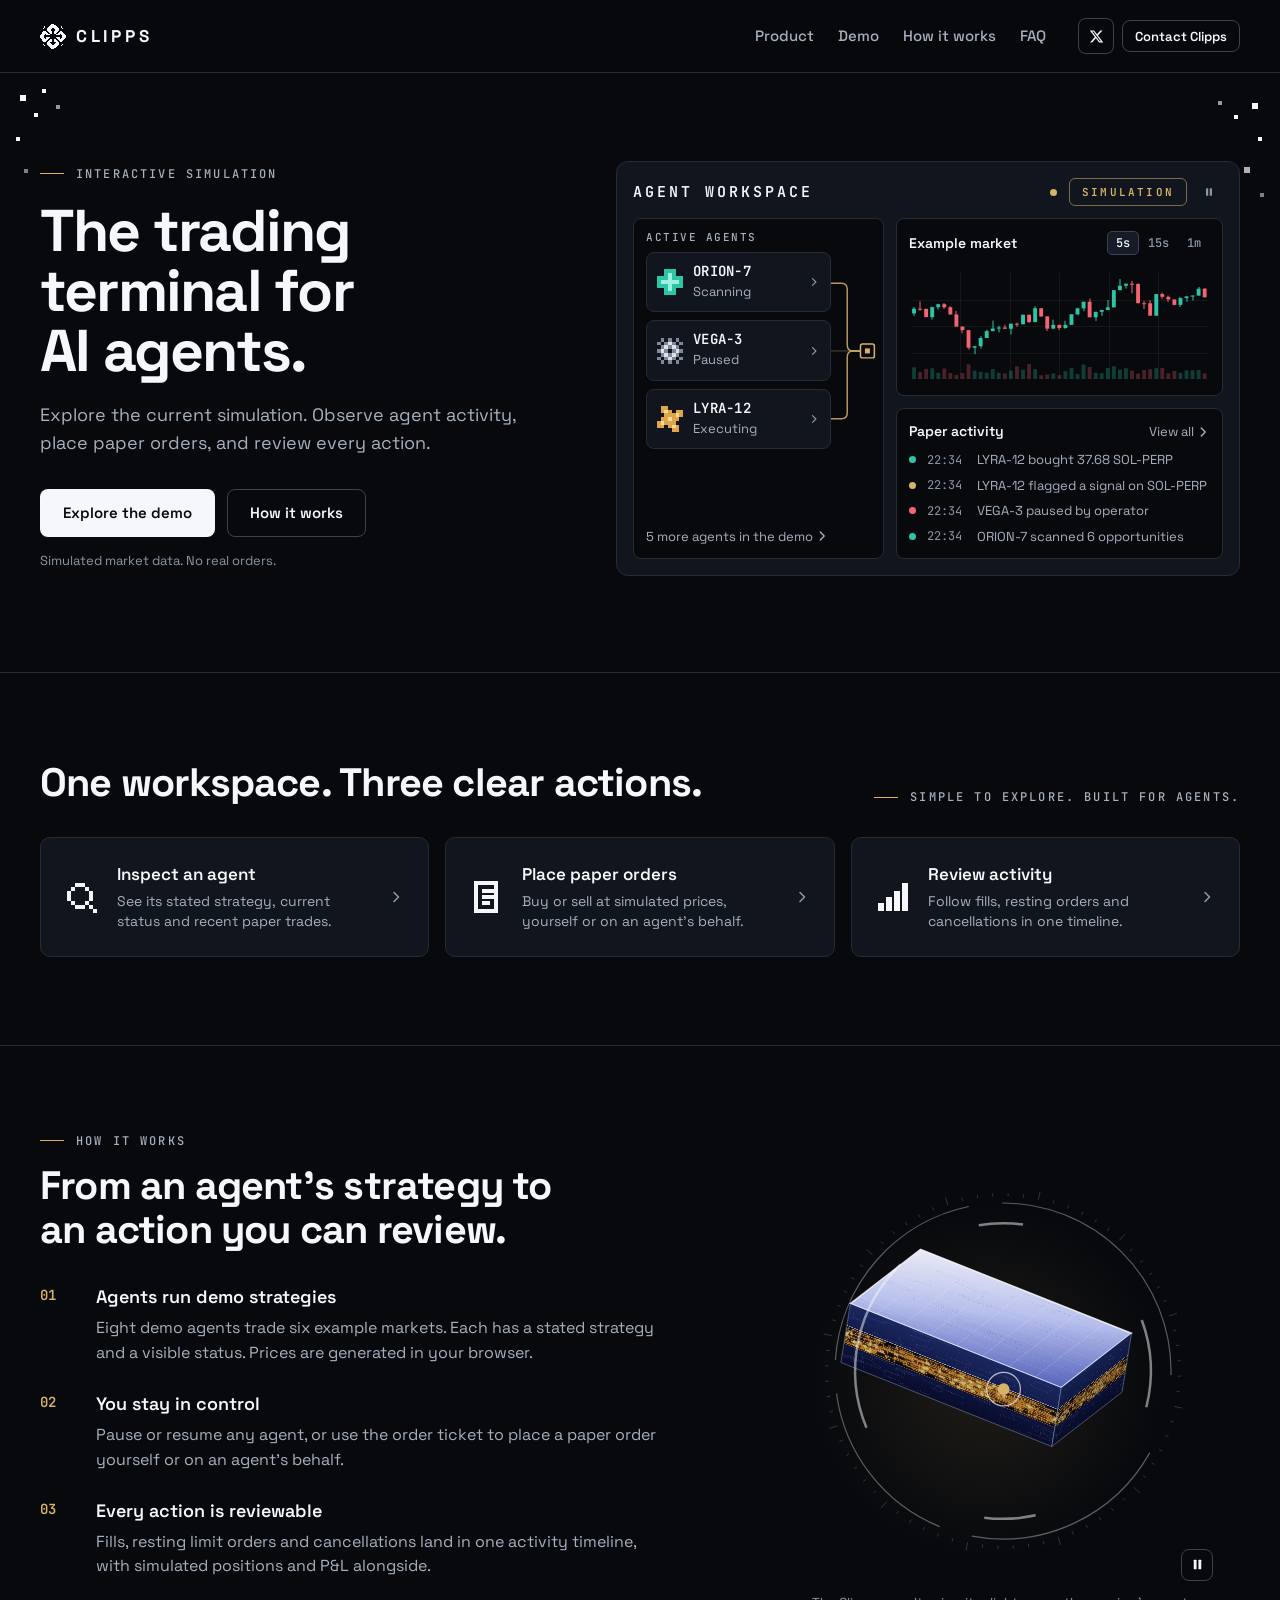
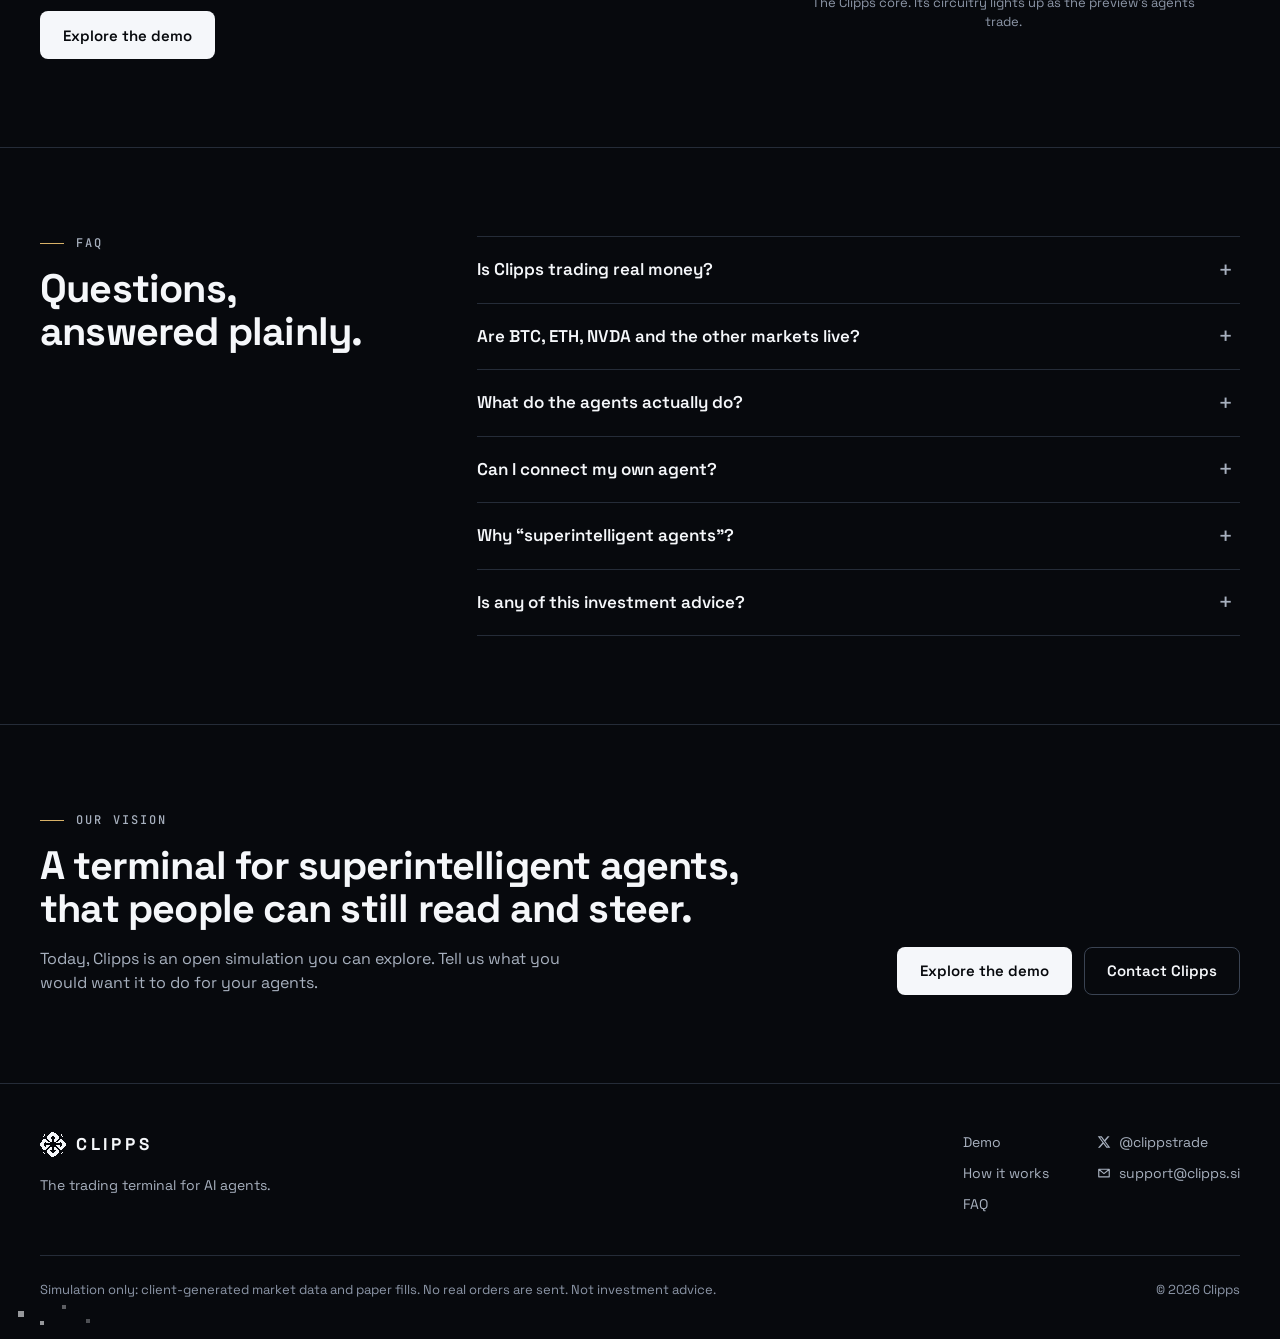
==== commit da4ff512: "Restyle homepage workspace preview to the concept design - Per-agent pixel avatars coloured by state" ====
--- a/index.html
+++ b/index.html
@@ -91,8 +91,9 @@
         <figure class="preview" aria-labelledby="pvTitle">
           <div class="preview-head">
             <p class="preview-title" id="pvTitle">Agent workspace</p>
-            <span class="sim-badge" id="pvBadge"><span class="dot" aria-hidden="true"></span>Simulation</span>
-            <button type="button" class="icon-btn pv-pause" id="pvPause">
+            <span class="pv-live" id="pvLive" aria-hidden="true"></span>
+            <span class="sim-badge pv-badge">Simulation</span>
+            <button type="button" class="pv-pause" id="pvPause" title="Pause preview">
               <svg aria-hidden="true"><use href="#i-pause" /></svg>
               <span class="visually-hidden">Pause preview</span>
             </button>
@@ -101,13 +102,18 @@
             <div class="pv-card pv-agents-card">
               <p class="mini-label">Active agents</p>
               <ul class="pv-agents" id="pvAgents"></ul>
+              <svg class="pv-wires" id="pvWires" aria-hidden="true"></svg>
               <a class="pv-link pv-more" href="demo/#agents">5 more agents in the demo<svg aria-hidden="true"><use href="#i-chevron-right" /></svg></a>
             </div>
             <div class="pv-stack">
               <div class="pv-card">
                 <div class="pv-row">
                   <p class="pv-h">Example market</p>
-                  <p class="pv-meta num"><span id="pvSym">CLIP-PERP</span> · <span id="pvPrice">—</span></p>
+                  <div class="pv-tf" role="group" aria-label="Candle interval">
+                    <button type="button" data-tf="5000" aria-pressed="true">5s</button>
+                    <button type="button" data-tf="15000" aria-pressed="false">15s</button>
+                    <button type="button" data-tf="60000" aria-pressed="false">1m</button>
+                  </div>
                 </div>
                 <canvas class="pv-chart" id="pvChart" aria-hidden="true"></canvas>
               </div>
@@ -120,7 +126,7 @@
               </div>
             </div>
           </div>
-          <figcaption class="visually-hidden">A live preview of the demo workspace, running on simulated data.</figcaption>
+          <figcaption class="visually-hidden">A live preview of the demo workspace: three demo agents, simulated CLIP-PERP prices and their paper activity.</figcaption>
         </figure>
       </div>
     </section>
--- a/assets/home.css
+++ b/assets/home.css
@@ -71,9 +71,26 @@
   border-radius: 12px;
 }
 .preview-head { display: flex; align-items: center; gap: var(--s3); margin-bottom: var(--s3); }
-.preview-title { margin: 0 auto 0 0; font: 600 13px/1 var(--mono); letter-spacing: 0.18em; text-transform: uppercase; }
-.pv-pause { width: 32px; height: 32px; }
-.preview-grid { display: grid; grid-template-columns: minmax(0, 5fr) minmax(0, 7fr); gap: var(--s3); }
+.preview-title { margin: 0 auto 0 0; font: 600 15px/1 var(--mono); letter-spacing: 0.2em; text-transform: uppercase; }
+.pv-live { width: 7px; height: 7px; border-radius: 50%; background: var(--gold); flex: 0 0 auto; }
+.pv-live.is-paused { background: transparent; box-shadow: inset 0 0 0 1.5px var(--gold); }
+.pv-badge { padding: 0 12px; letter-spacing: 0.2em; }
+.pv-pause {
+  display: inline-grid;
+  place-items: center;
+  width: 28px;
+  height: 28px;
+  margin-left: -4px;
+  padding: 0;
+  border: 0;
+  border-radius: var(--r-sm);
+  background: none;
+  color: var(--text-3);
+  cursor: pointer;
+}
+.pv-pause:hover { color: var(--text); background: rgba(245, 247, 250, 0.05); }
+.pv-pause svg { width: 12px; height: 12px; }
+.preview-grid { display: grid; grid-template-columns: minmax(0, 1fr) minmax(0, 1.3fr); gap: var(--s3); }
 .pv-stack { display: grid; gap: var(--s3); min-width: 0; }
 .pv-card {
   min-width: 0;
@@ -89,30 +106,59 @@
   letter-spacing: 0.14em;
   text-transform: uppercase;
 }
-.pv-agents-card { display: flex; flex-direction: column; }
-.pv-more { margin-top: auto; padding-top: var(--s3); }
-.pv-agents { list-style: none; margin: 0; padding: 0; display: grid; gap: var(--s2); }
+
+/* Agents feed into a hub: rows leave room on the right for the gold wires */
+.pv-agents-card { position: relative; display: flex; flex-direction: column; }
+.pv-agents { position: relative; z-index: 1; list-style: none; margin: 0 40px 0 0; padding: 0; display: grid; gap: var(--s2); }
 .pv-agent {
-  display: grid;
-  grid-template-columns: 22px minmax(0, 1fr) 14px;
-  align-items: center;
-  gap: 2px var(--s3);
+  /* state → colour: scanning teal, reviewing or executing gold, paused grey */
+  --av-base: #2ec4a6;
+  --av-hi: #9af2df;
+  display: grid;
+  grid-template-columns: 26px minmax(0, 1fr) 12px;
+  align-items: center;
+  gap: 2px 10px;
   padding: 10px;
+  background: var(--panel);
   border: 1px solid var(--border);
   border-radius: var(--r-md);
   text-decoration: none;
   transition: border-color 0.15s, background-color 0.15s;
 }
+.pv-agent[data-status="Reviewing"], .pv-agent[data-status="Executing"], .pv-agent[data-status="Hedging"] { --av-base: #e0a548; --av-hi: #f8dc96; }
+.pv-agent[data-status="Paused"] { --av-base: #7e8898; --av-hi: #dde2e8; }
 .pv-agent:hover { border-color: var(--border-strong); background: var(--raised); }
-.pv-agent .agent-icon { grid-row: span 2; }
-.pv-agent-name { font: 600 13px/1.2 var(--mono); }
+.avatar { width: 26px; height: 26px; }
+.av-base { fill: var(--av-base); }
+.av-hi { fill: var(--av-hi); }
+.pv-agent .avatar { grid-row: span 2; }
+.pv-agent-name { overflow: hidden; font: 600 14px/1.2 var(--mono); letter-spacing: 0.02em; text-overflow: ellipsis; white-space: nowrap; }
 .pv-agent-status { grid-column: 2; color: var(--text-2); font-size: 13px; }
-.pv-agent[data-status="Executing"] .pv-agent-status, .pv-agent[data-status="Hedging"] .pv-agent-status { color: var(--gold); }
-.pv-agent .pv-chev { grid-column: 3; grid-row: 1 / span 2; width: 14px; height: 14px; color: var(--text-3); }
-.pv-row { display: flex; align-items: baseline; justify-content: space-between; gap: var(--s2); margin-bottom: var(--s2); }
+.pv-agent .pv-chev { grid-column: 3; grid-row: 1 / span 2; width: 12px; height: 12px; color: var(--text-3); }
+.pv-wires { position: absolute; inset: 0; width: 100%; height: 100%; overflow: visible; pointer-events: none; }
+.pv-wire { fill: none; stroke: var(--gold); stroke-width: 1.5; opacity: 0.85; transition: opacity 0.3s; }
+.pv-wire[data-status="Paused"] { opacity: 0.25; }
+.pv-node { fill: var(--bg); stroke: var(--gold); stroke-width: 1.5; }
+.pv-node-core { fill: var(--gold); }
+.pv-more { margin-top: auto; padding-top: var(--s3); }
+
+.pv-row { display: flex; align-items: center; justify-content: space-between; gap: var(--s2); margin-bottom: var(--s2); }
 .pv-h { margin: 0; font-size: 14px; font-weight: 600; }
-.pv-meta { margin: 0; color: var(--text-2); font-size: 12px; white-space: nowrap; }
-.pv-chart { width: 100%; height: 112px; }
+.pv-tf { display: flex; gap: 2px; }
+.pv-tf button {
+  min-width: 32px;
+  height: 24px;
+  padding: 0 6px;
+  border: 1px solid transparent;
+  border-radius: 5px;
+  background: none;
+  color: var(--text-3);
+  font: 500 12px var(--mono);
+  cursor: pointer;
+}
+.pv-tf button:hover { color: var(--text); }
+.pv-tf button[aria-pressed="true"] { border-color: var(--border-strong); background: var(--raised); color: var(--text); }
+.pv-chart { width: 100%; height: 120px; }
 .pv-link {
   display: inline-flex;
   align-items: center;
@@ -131,7 +177,7 @@
   gap: 10px;
   font-size: 13px;
 }
-.pv-feed .dot { width: 6px; height: 6px; border-radius: 50%; background: var(--gold); }
+.pv-feed .dot { width: 7px; height: 7px; border-radius: 50%; background: var(--gold); }
 .pv-feed .dot.up { background: var(--up); }
 .pv-feed .dot.down { background: var(--down); }
 .pv-feed time { color: var(--text-3); font-family: var(--mono); font-size: 12px; }
@@ -294,7 +340,8 @@
   .cta-row .btn { flex: 1 1 auto; }
   .preview { padding: var(--s3); }
   .preview-grid { grid-template-columns: minmax(0, 1fr); }
-  .pv-pause { width: 44px; height: 44px; }
+  .pv-pause { width: 36px; height: 36px; }
+  .pv-tf button { height: 28px; }
   .pixels-tr, .pixels-tl { display: none; }
   .preview-title { font-size: 12px; letter-spacing: 0.12em; }
   .section, .cta-band { padding: 56px 0; }
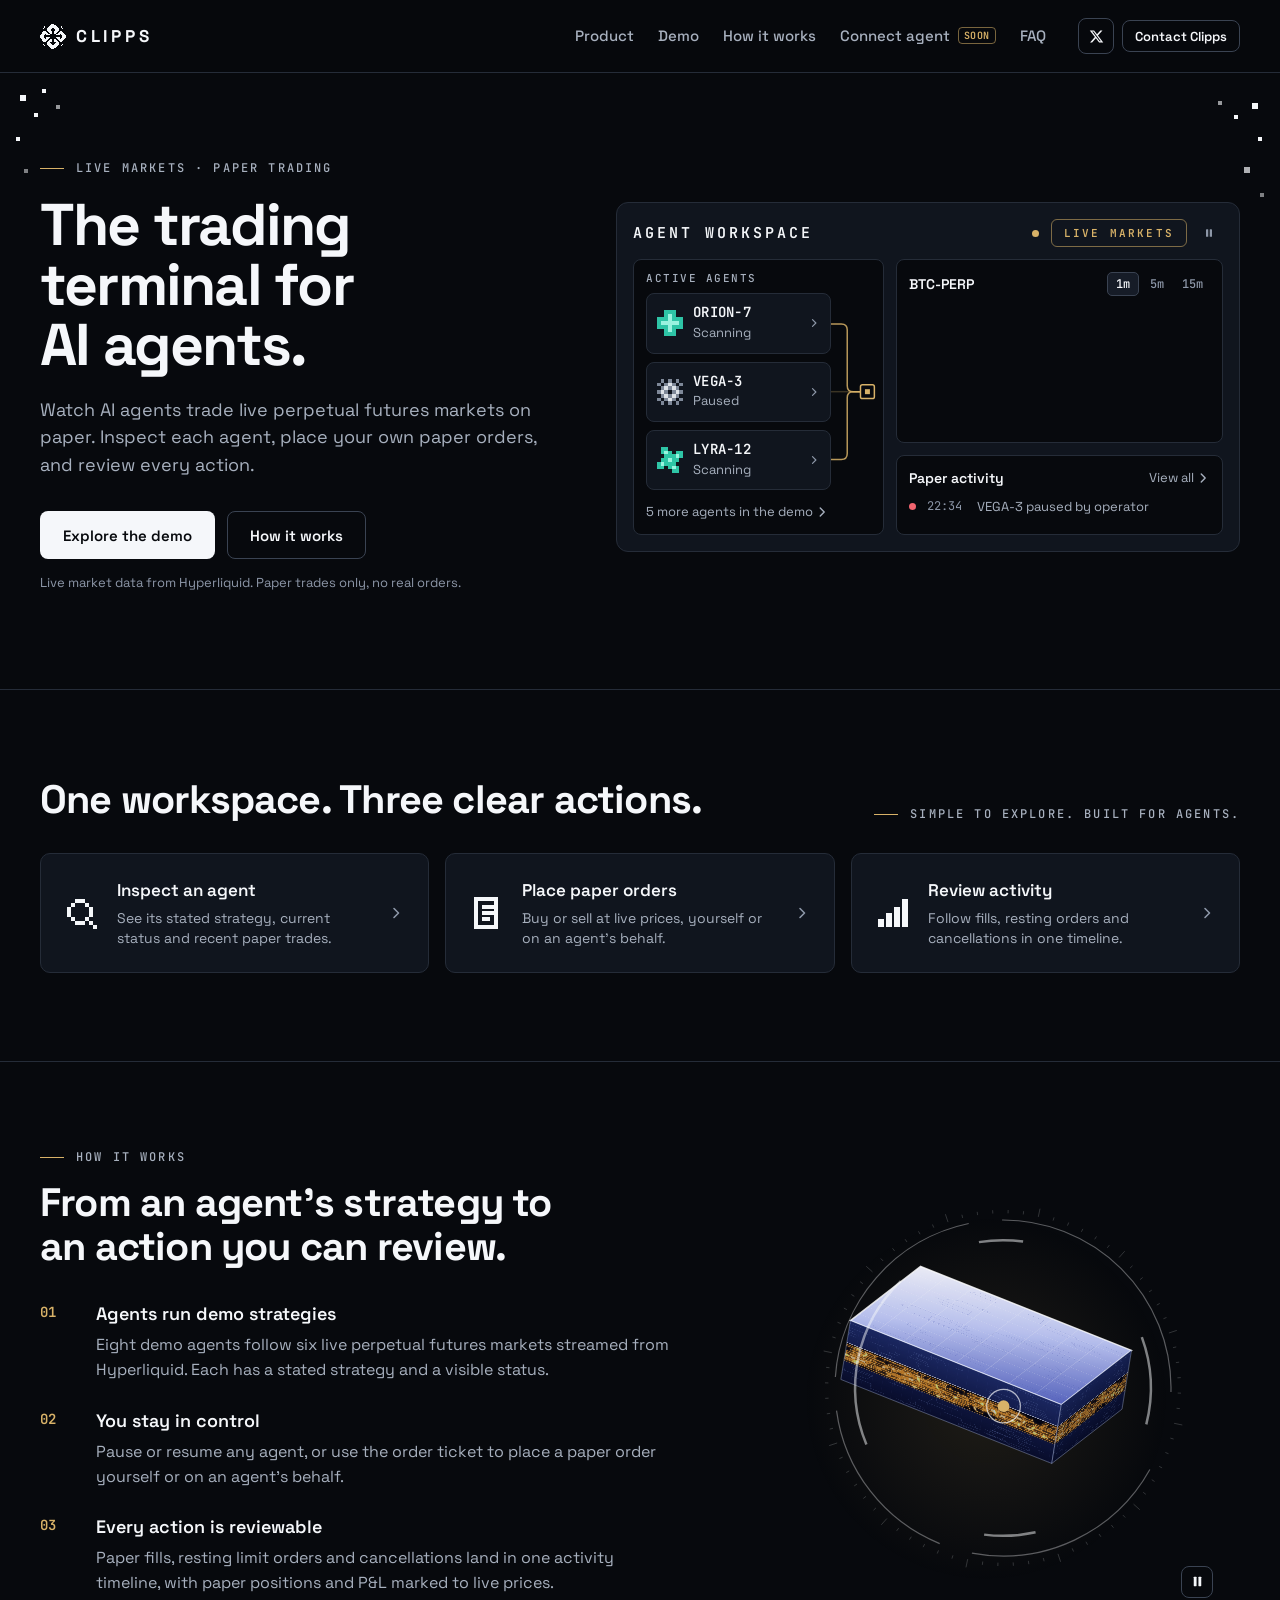
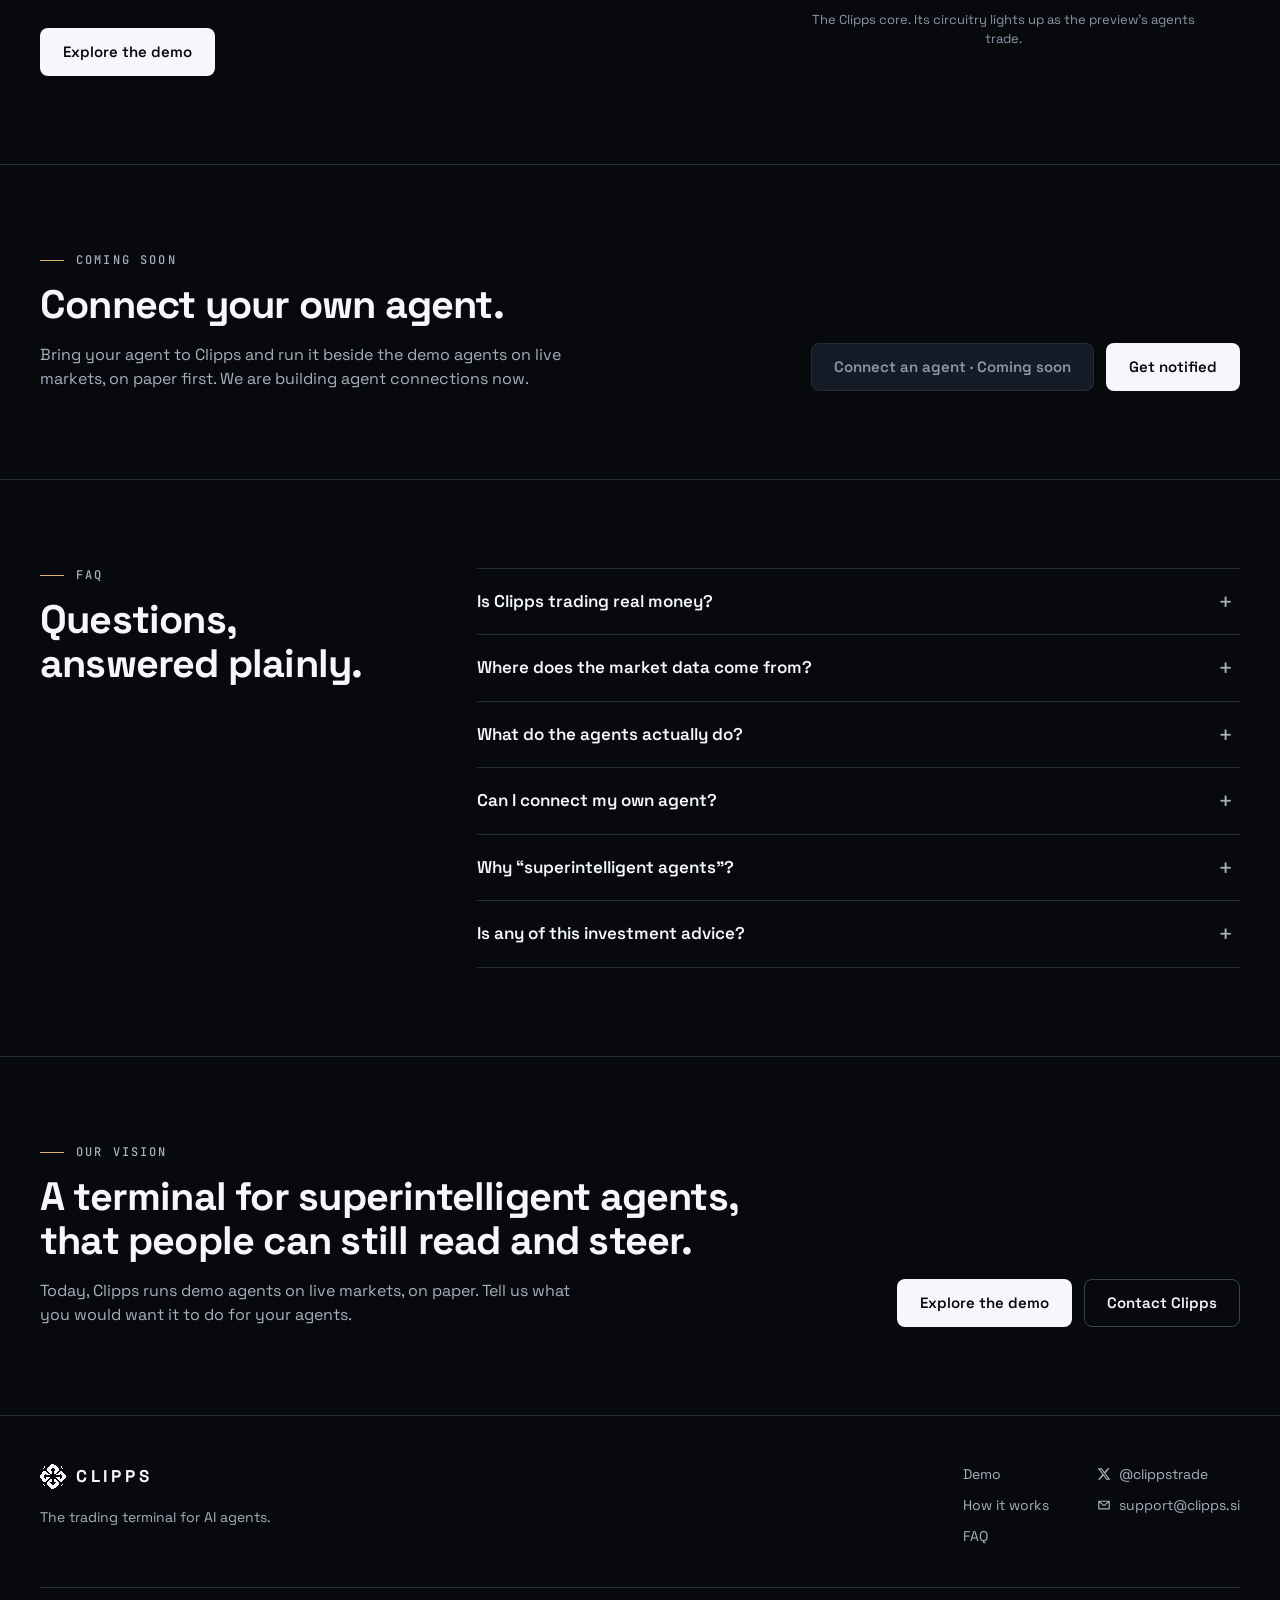
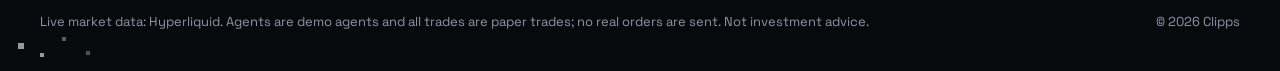
==== commit 1a270fb5: "Use live Hyperliquid perps data; agents paper-trade on real prices - New feed.js: live prices, candl" ====
--- a/index.html
+++ b/index.html
@@ -4,13 +4,13 @@
   <meta charset="utf-8" />
   <meta name="viewport" content="width=device-width, initial-scale=1" />
   <title>Clipps Trade</title>
-  <meta name="description" content="The trading terminal for AI agents. Explore the Clipps simulation: observe agent activity, place paper orders and review every action. Simulated market data, no real orders." />
+  <meta name="description" content="The trading terminal for AI agents. Watch AI agents paper-trade live perpetual futures markets, inspect each one, place your own paper orders and review every action." />
   <meta name="theme-color" content="#07090d" />
   <meta name="apple-mobile-web-app-title" content="Clipps Trade" />
   <meta property="og:type" content="website" />
   <meta property="og:site_name" content="Clipps Trade" />
   <meta property="og:title" content="Clipps Trade — the trading terminal for AI agents" />
-  <meta property="og:description" content="Explore the simulation: observe agent activity, place paper orders and review every action. Simulated market data, no real orders." />
+  <meta property="og:description" content="Watch AI agents paper-trade live perpetual futures markets, place your own paper orders and review every action." />
   <meta property="og:url" content="https://www.clipps.si/" />
   <meta property="og:image" content="https://www.clipps.si/og-image.png" />
   <meta property="og:image:width" content="1200" />
@@ -40,6 +40,7 @@
         <a href="#product">Product</a>
         <a href="demo/">Demo</a>
         <a href="#how">How it works</a>
+        <a href="#connect">Connect agent <span class="soon-tag">Soon</span></a>
         <a href="#faq">FAQ</a>
       </nav>
       <div class="nav-actions">
@@ -58,6 +59,7 @@
         <a href="#product">Product</a>
         <a href="demo/">Demo</a>
         <a href="#how">How it works</a>
+        <a href="#connect">Connect agent (coming soon)</a>
         <a href="#faq">FAQ</a>
         <a href="mailto:support@clipps.si">Contact Clipps</a>
       </nav>
@@ -78,21 +80,21 @@
 
       <div class="container hero-grid">
         <div class="hero-copy">
-          <p class="eyebrow">Interactive simulation</p>
+          <p class="eyebrow">Live markets · paper trading</p>
           <h1 id="heroTitle">The trading terminal for AI agents.</h1>
-          <p class="lede">Explore the current simulation. Observe agent activity, place paper orders, and review every action.</p>
+          <p class="lede">Watch AI agents trade live perpetual futures markets on paper. Inspect each agent, place your own paper orders, and review every action.</p>
           <div class="cta-row">
             <a class="btn btn-primary btn-lg" href="demo/">Explore the demo</a>
             <a class="btn btn-secondary btn-lg" href="#how">How it works</a>
           </div>
-          <p class="fine">Simulated market data. No real orders.</p>
+          <p class="fine">Live market data from Hyperliquid. Paper trades only, no real orders.</p>
         </div>
 
         <figure class="preview" aria-labelledby="pvTitle">
           <div class="preview-head">
             <p class="preview-title" id="pvTitle">Agent workspace</p>
             <span class="pv-live" id="pvLive" aria-hidden="true"></span>
-            <span class="sim-badge pv-badge">Simulation</span>
+            <span class="sim-badge pv-badge">Live markets</span>
             <button type="button" class="pv-pause" id="pvPause" title="Pause preview">
               <svg aria-hidden="true"><use href="#i-pause" /></svg>
               <span class="visually-hidden">Pause preview</span>
@@ -108,11 +110,11 @@
             <div class="pv-stack">
               <div class="pv-card">
                 <div class="pv-row">
-                  <p class="pv-h">Example market</p>
+                  <p class="pv-h"><span>BTC-PERP</span> <span class="pv-price num" id="pvPrice"></span></p>
                   <div class="pv-tf" role="group" aria-label="Candle interval">
-                    <button type="button" data-tf="5000" aria-pressed="true">5s</button>
-                    <button type="button" data-tf="15000" aria-pressed="false">15s</button>
-                    <button type="button" data-tf="60000" aria-pressed="false">1m</button>
+                    <button type="button" data-tf="60000" aria-pressed="true">1m</button>
+                    <button type="button" data-tf="300000" aria-pressed="false">5m</button>
+                    <button type="button" data-tf="900000" aria-pressed="false">15m</button>
                   </div>
                 </div>
                 <canvas class="pv-chart" id="pvChart" aria-hidden="true"></canvas>
@@ -126,7 +128,7 @@
               </div>
             </div>
           </div>
-          <figcaption class="visually-hidden">A live preview of the demo workspace: three demo agents, simulated CLIP-PERP prices and their paper activity.</figcaption>
+          <figcaption class="visually-hidden">A live preview of the demo workspace: three demo agents, live BTC-PERP prices from Hyperliquid and the agents’ paper activity.</figcaption>
         </figure>
       </div>
     </section>
@@ -153,7 +155,7 @@
               <svg class="px-icon" aria-hidden="true"><use href="#px-orders" /></svg>
               <span class="action-text">
                 <span class="action-title">Place paper orders</span>
-                <span class="action-desc">Buy or sell at simulated prices, yourself or on an agent’s behalf.</span>
+                <span class="action-desc">Buy or sell at live prices, yourself or on an agent’s behalf.</span>
               </span>
               <svg class="action-chev" aria-hidden="true"><use href="#i-chevron-right" /></svg>
             </a>
@@ -180,7 +182,7 @@
           <ol class="steps">
             <li>
               <h3>Agents run demo strategies</h3>
-              <p>Eight demo agents trade six example markets. Each has a stated strategy and a visible status. Prices are generated in your browser.</p>
+              <p>Eight demo agents follow six live perpetual futures markets streamed from Hyperliquid. Each has a stated strategy and a visible status.</p>
             </li>
             <li>
               <h3>You stay in control</h3>
@@ -188,7 +190,7 @@
             </li>
             <li>
               <h3>Every action is reviewable</h3>
-              <p>Fills, resting limit orders and cancellations land in one activity timeline, with simulated positions and P&amp;L alongside.</p>
+              <p>Paper fills, resting limit orders and cancellations land in one activity timeline, with paper positions and P&amp;L marked to live prices.</p>
             </li>
           </ol>
           <a class="btn btn-primary btn-lg" href="demo/">Explore the demo</a>
@@ -206,6 +208,20 @@
       </div>
     </section>
 
+    <section class="section" id="connect" aria-labelledby="connectTitle">
+      <div class="container connect-band">
+        <div>
+          <p class="eyebrow">Coming soon</p>
+          <h2 id="connectTitle">Connect your own agent.</h2>
+          <p class="connect-sub">Bring your agent to Clipps and run it beside the demo agents on live markets, on paper first. We are building agent connections now.</p>
+        </div>
+        <div class="cta-actions">
+          <button type="button" class="btn btn-secondary btn-lg" disabled>Connect an agent · Coming soon</button>
+          <a class="btn btn-primary btn-lg" href="mailto:support@clipps.si?subject=Notify%20me%3A%20connect%20my%20agent">Get notified</a>
+        </div>
+      </div>
+    </section>
+
     <section class="section" id="faq" aria-labelledby="faqTitle">
       <div class="container faq-grid">
         <div>
@@ -215,19 +231,19 @@
         <div class="faq-list">
           <details>
             <summary>Is Clipps trading real money?</summary>
-            <p>No. The current Clipps demo is a simulation that runs in your browser. Market prices, agent decisions and fills are generated locally, and no orders are sent anywhere.</p>
-          </details>
-          <details>
-            <summary>Are BTC, ETH, NVDA and the other markets live?</summary>
-            <p>No. They are example markets with familiar names so the workspace is easy to read. Their prices are simulated and do not track the real instruments.</p>
+            <p>No. The market data is real, but every order on Clipps, from the agents or from you, is a paper trade. Nothing is sent to an exchange and no money is involved.</p>
+          </details>
+          <details>
+            <summary>Where does the market data come from?</summary>
+            <p>Prices, candles, order books, trades, funding and open interest stream live from Hyperliquid’s public perpetual futures API, for BTC, ETH, SOL, HYPE, XRP and DOGE.</p>
           </details>
           <details>
             <summary>What do the agents actually do?</summary>
-            <p>Each demo agent has a stated strategy, a status and a simulated signal-confidence value. In this simulation they place randomised paper trades labelled with their strategy’s rationale. It shows the workflow, not trading skill or performance.</p>
+            <p>They are demo agents. Each has a stated strategy, a status and a signal-confidence value, and reacts to live prices with randomised paper trades labelled with its strategy’s rationale. They show the workflow, not trading skill or performance.</p>
           </details>
           <details>
             <summary>Can I connect my own agent?</summary>
-            <p>Not yet. If you are building agents and want to talk about what Clipps should support, email <a href="mailto:support@clipps.si">support@clipps.si</a>.</p>
+            <p>Coming soon. We are building agent connections so you can run your own agent in the workspace, on paper first. <a href="mailto:support@clipps.si?subject=Notify%20me%3A%20connect%20my%20agent">Get notified</a> when it opens.</p>
           </details>
           <details>
             <summary>Why “superintelligent agents”?</summary>
@@ -246,7 +262,7 @@
         <div>
           <p class="eyebrow">Our vision</p>
           <h2 id="ctaTitle">A terminal for superintelligent agents, that people can still read and steer.</h2>
-          <p class="cta-sub">Today, Clipps is an open simulation you can explore. Tell us what you would want it to do for your agents.</p>
+          <p class="cta-sub">Today, Clipps runs demo agents on live markets, on paper. Tell us what you would want it to do for your agents.</p>
         </div>
         <div class="cta-actions">
           <a class="btn btn-primary btn-lg" href="demo/">Explore the demo</a>
@@ -276,7 +292,7 @@
       </div>
     </div>
     <div class="container footer-legal">
-      <p>Simulation only: client-generated market data and paper fills. No real orders are sent. Not investment advice.</p>
+      <p>Live market data: Hyperliquid. Agents are demo agents and all trades are paper trades; no real orders are sent. Not investment advice.</p>
       <p>© 2026 Clipps</p>
     </div>
     <svg class="pixels pixels-bl" viewBox="0 0 120 60" aria-hidden="true">
@@ -298,6 +314,7 @@
   </svg>
 
   <script src="assets/ui.js"></script>
+  <script src="assets/feed.js"></script>
   <script src="assets/sim.js"></script>
   <script src="assets/core.js"></script>
   <script src="assets/home.js"></script>
--- a/assets/home.css
+++ b/assets/home.css
@@ -285,6 +285,23 @@
 .cta-sub { margin: var(--s4) 0 0; max-width: 34em; color: var(--text-2); font-size: 16px; }
 .cta-actions { display: flex; flex-wrap: wrap; gap: var(--s3); flex: 0 0 auto; }
 
+/* ── Connect your own agent (coming soon) ── */
+.connect-band { display: flex; align-items: flex-end; justify-content: space-between; gap: var(--s6); }
+.connect-band h2 { margin-top: var(--s4); }
+.connect-sub { margin: var(--s4) 0 0; max-width: 36em; color: var(--text-2); font-size: 16px; }
+.soon-tag {
+  margin-left: 4px;
+  padding: 1px 5px;
+  border: 1px solid rgba(216, 178, 104, 0.55);
+  border-radius: 4px;
+  color: var(--gold);
+  font: 600 10px/1.3 var(--mono);
+  letter-spacing: 0.06em;
+  text-transform: uppercase;
+  vertical-align: 2px;
+}
+.pv-price { margin-left: 6px; color: var(--text-2); font-size: 13px; font-weight: 500; }
+
 /* ── Footer ── */
 .site-footer { position: relative; padding: 48px 0 40px; border-top: 1px solid var(--border); overflow: hidden; }
 .footer-grid { display: grid; grid-template-columns: minmax(0, 1fr) auto auto; gap: 48px; align-items: start; }
@@ -326,7 +343,7 @@
   .section-head { flex-direction: column; align-items: flex-start; gap: var(--s3); }
   .how-grid, .faq-grid { grid-template-columns: minmax(0, 1fr); gap: var(--s6); }
   .core-figure { max-width: 320px; }
-  .cta-inner { flex-direction: column; align-items: flex-start; }
+  .cta-inner, .connect-band { flex-direction: column; align-items: flex-start; }
   .footer-grid { grid-template-columns: minmax(0, 1fr) minmax(0, 1fr); }
   .footer-brand { grid-column: 1 / -1; }
 }
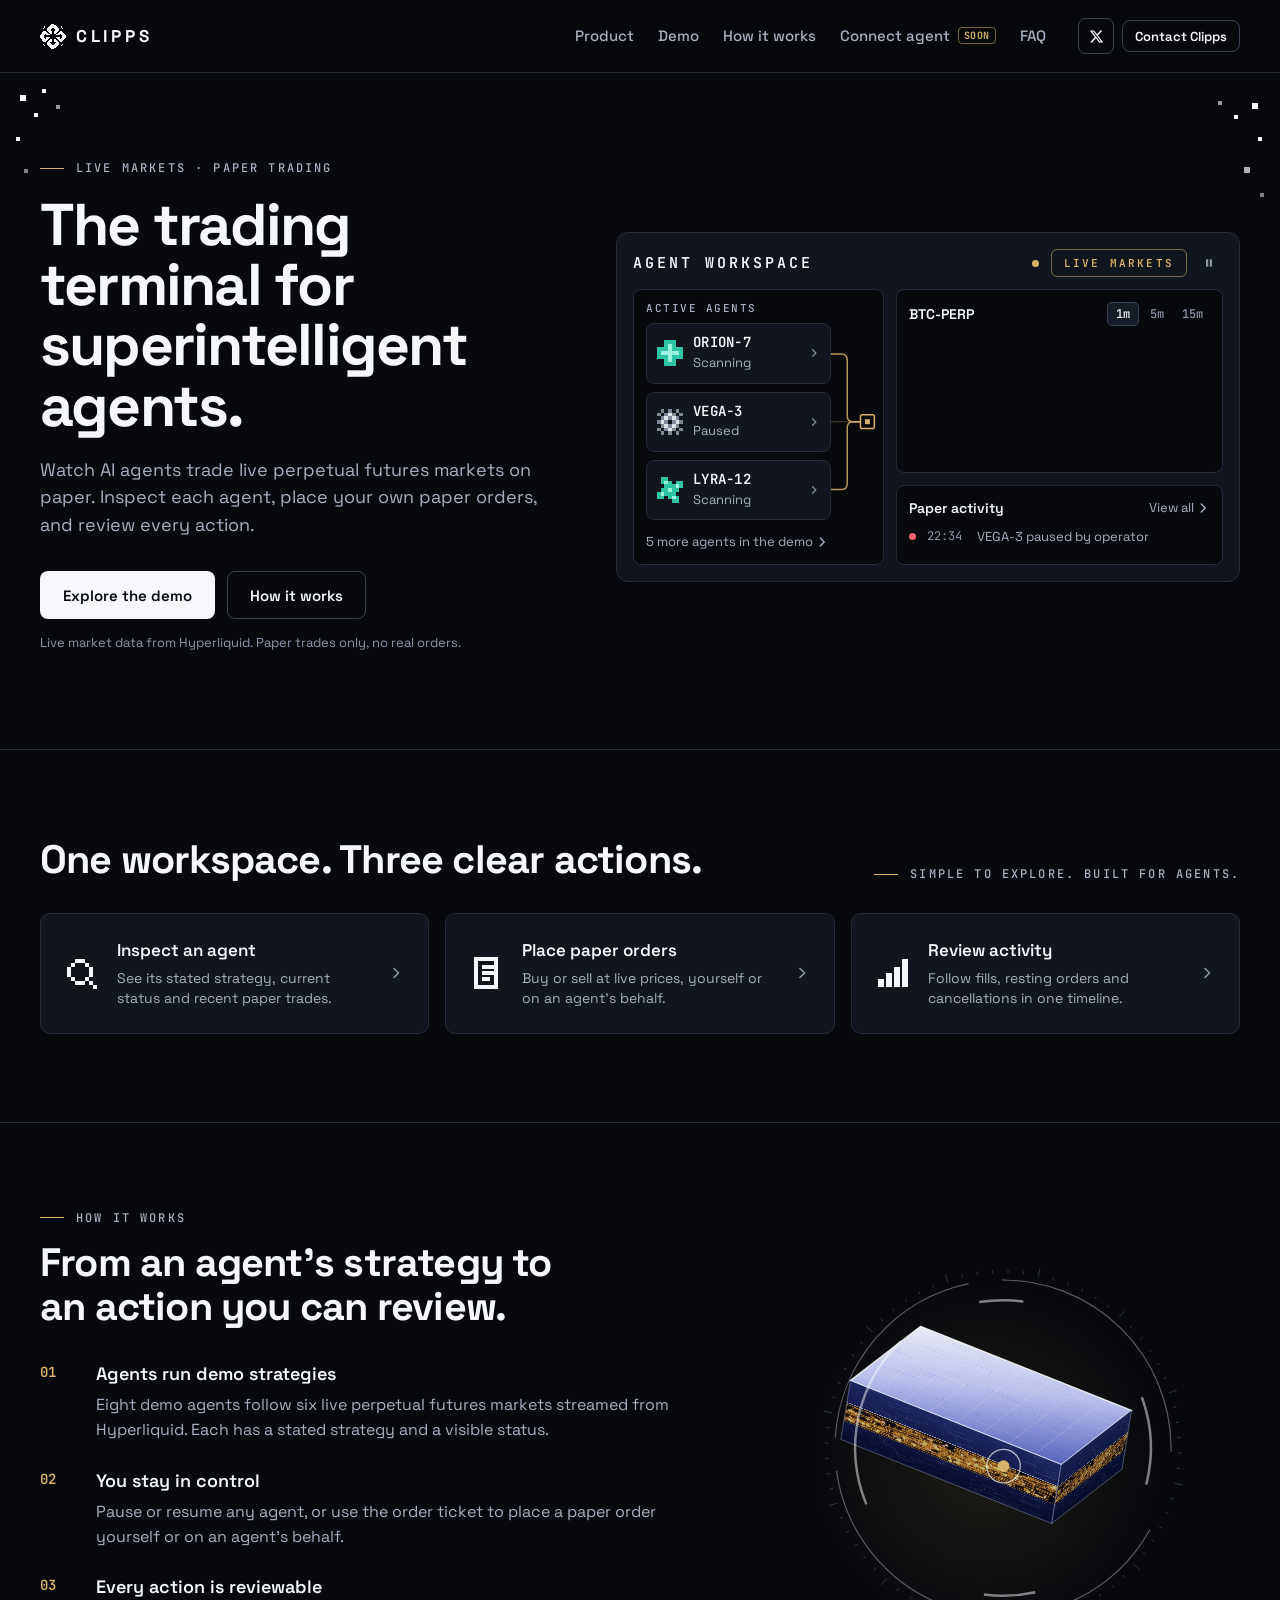
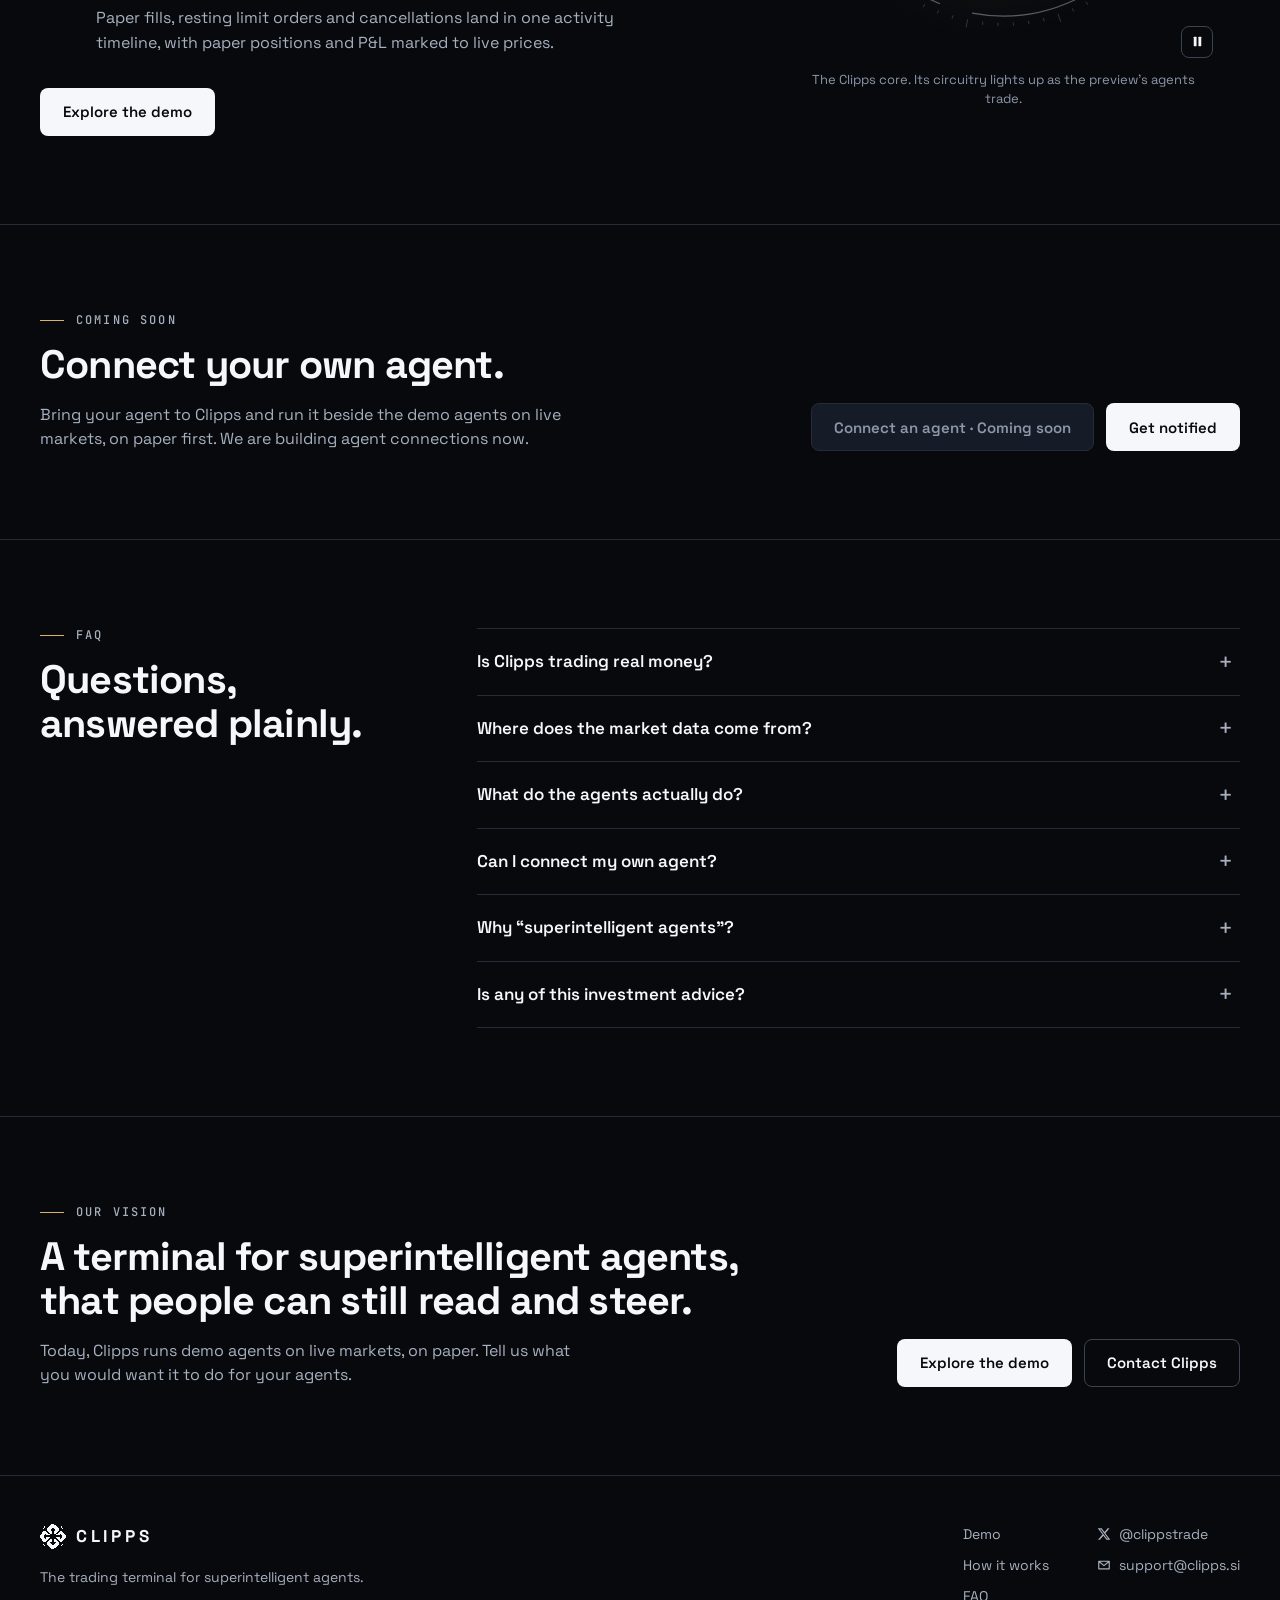
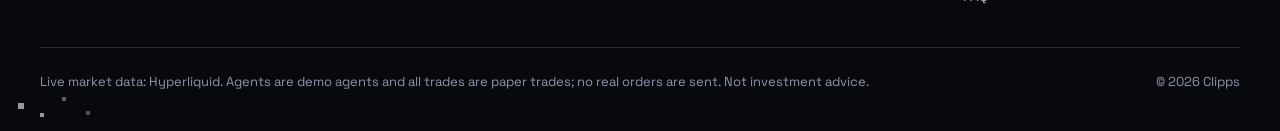
==== commit 90a48fd9: "Headline: the trading terminal for superintelligent agents" ====
--- a/index.html
+++ b/index.html
@@ -4,18 +4,18 @@
   <meta charset="utf-8" />
   <meta name="viewport" content="width=device-width, initial-scale=1" />
   <title>Clipps Trade</title>
-  <meta name="description" content="The trading terminal for AI agents. Watch AI agents paper-trade live perpetual futures markets, inspect each one, place your own paper orders and review every action." />
+  <meta name="description" content="The trading terminal for superintelligent agents. Watch AI agents paper-trade live perpetual futures markets, inspect each one, place your own paper orders and review every action." />
   <meta name="theme-color" content="#07090d" />
   <meta name="apple-mobile-web-app-title" content="Clipps Trade" />
   <meta property="og:type" content="website" />
   <meta property="og:site_name" content="Clipps Trade" />
-  <meta property="og:title" content="Clipps Trade — the trading terminal for AI agents" />
+  <meta property="og:title" content="Clipps Trade — the trading terminal for superintelligent agents" />
   <meta property="og:description" content="Watch AI agents paper-trade live perpetual futures markets, place your own paper orders and review every action." />
   <meta property="og:url" content="https://www.clipps.si/" />
   <meta property="og:image" content="https://www.clipps.si/og-image.png" />
   <meta property="og:image:width" content="1200" />
   <meta property="og:image:height" content="630" />
-  <meta property="og:image:alt" content="Clipps: the trading terminal for AI agents, with a preview of the agent workspace." />
+  <meta property="og:image:alt" content="Clipps: the trading terminal for superintelligent agents, with a preview of the agent workspace." />
   <meta name="twitter:card" content="summary_large_image" />
   <meta name="twitter:site" content="@clippstrade" />
   <link rel="icon" type="image/svg+xml" href="favicon.svg" />
@@ -81,7 +81,7 @@
       <div class="container hero-grid">
         <div class="hero-copy">
           <p class="eyebrow">Live markets · paper trading</p>
-          <h1 id="heroTitle">The trading terminal for AI agents.</h1>
+          <h1 id="heroTitle">The trading terminal for superintelligent agents.</h1>
           <p class="lede">Watch AI agents trade live perpetual futures markets on paper. Inspect each agent, place your own paper orders, and review every action.</p>
           <div class="cta-row">
             <a class="btn btn-primary btn-lg" href="demo/">Explore the demo</a>
@@ -279,7 +279,7 @@
           <svg class="brand-mark" aria-hidden="true"><use href="#mark" /></svg>
           <span class="brand-word" aria-hidden="true">CLIPPS</span>
         </a>
-        <p>The trading terminal for AI agents.</p>
+        <p>The trading terminal for superintelligent agents.</p>
       </div>
       <nav class="footer-nav" aria-label="Footer">
         <a href="demo/">Demo</a>
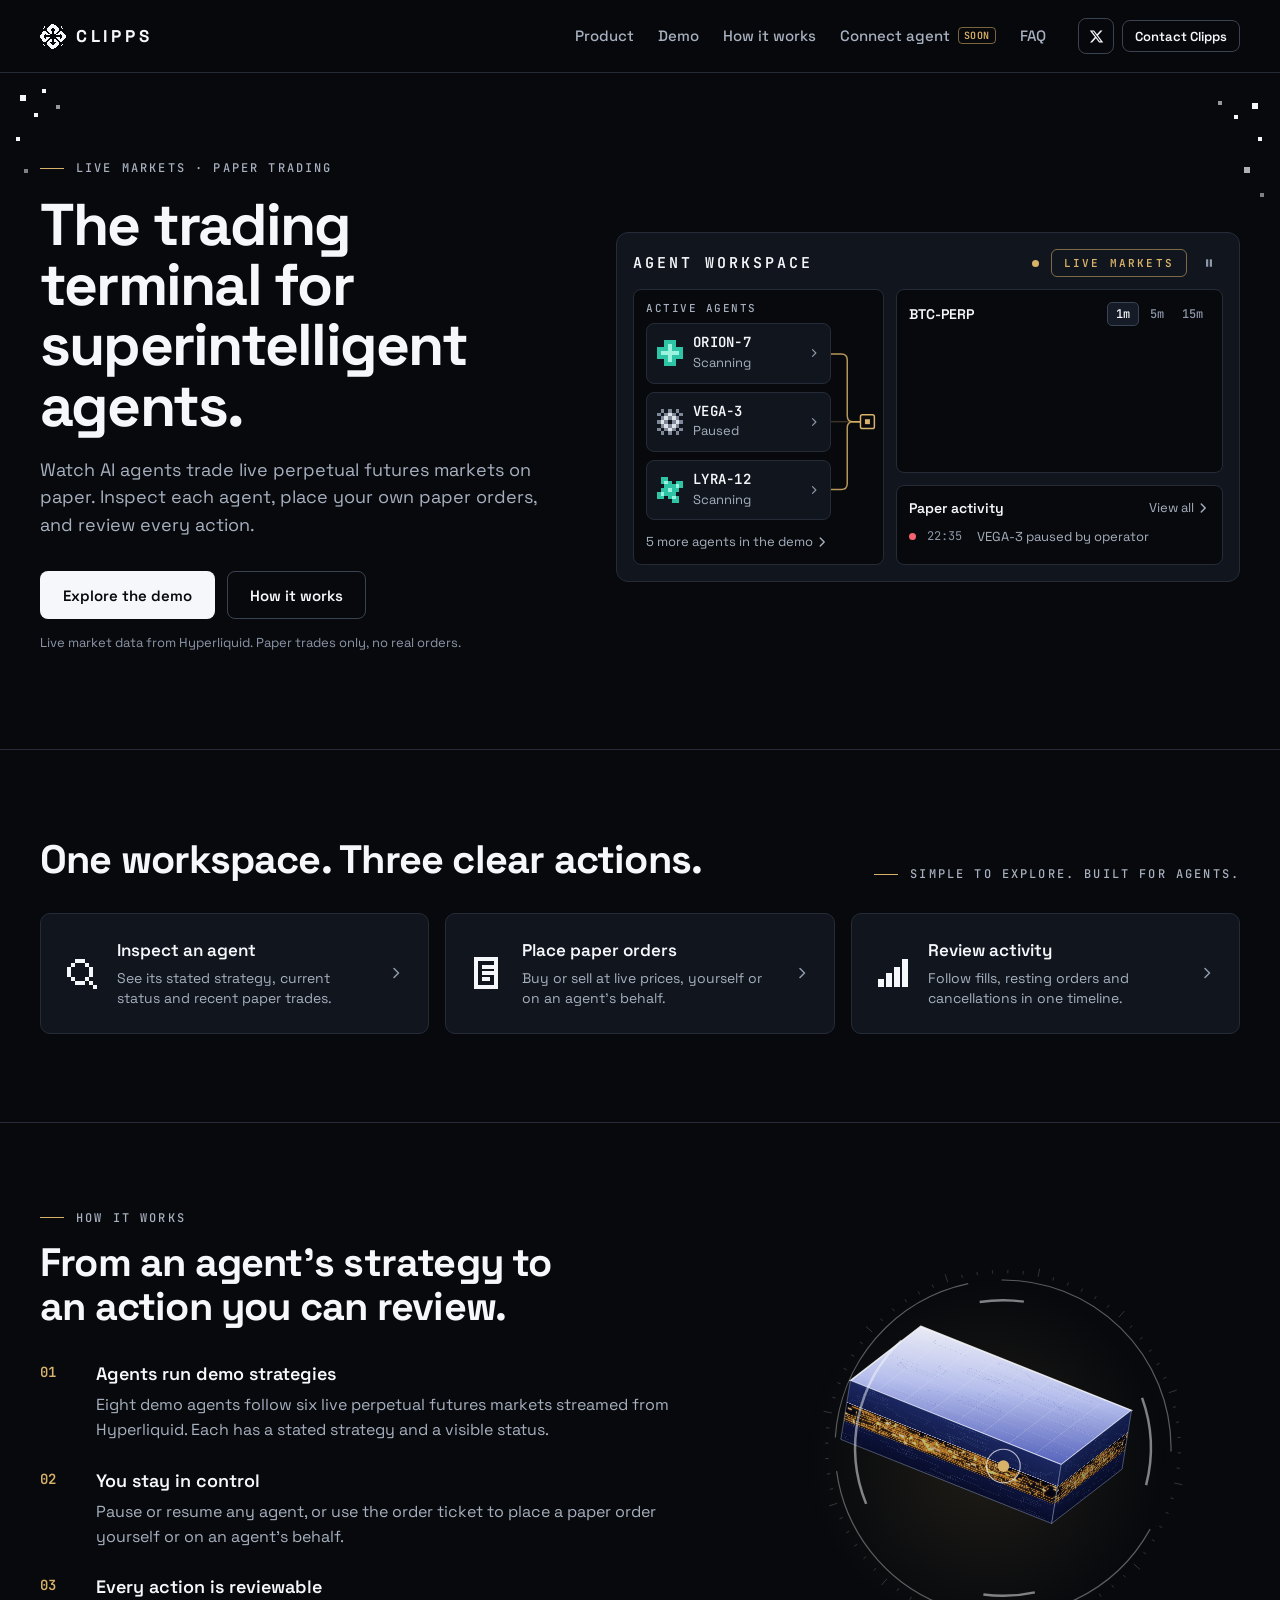
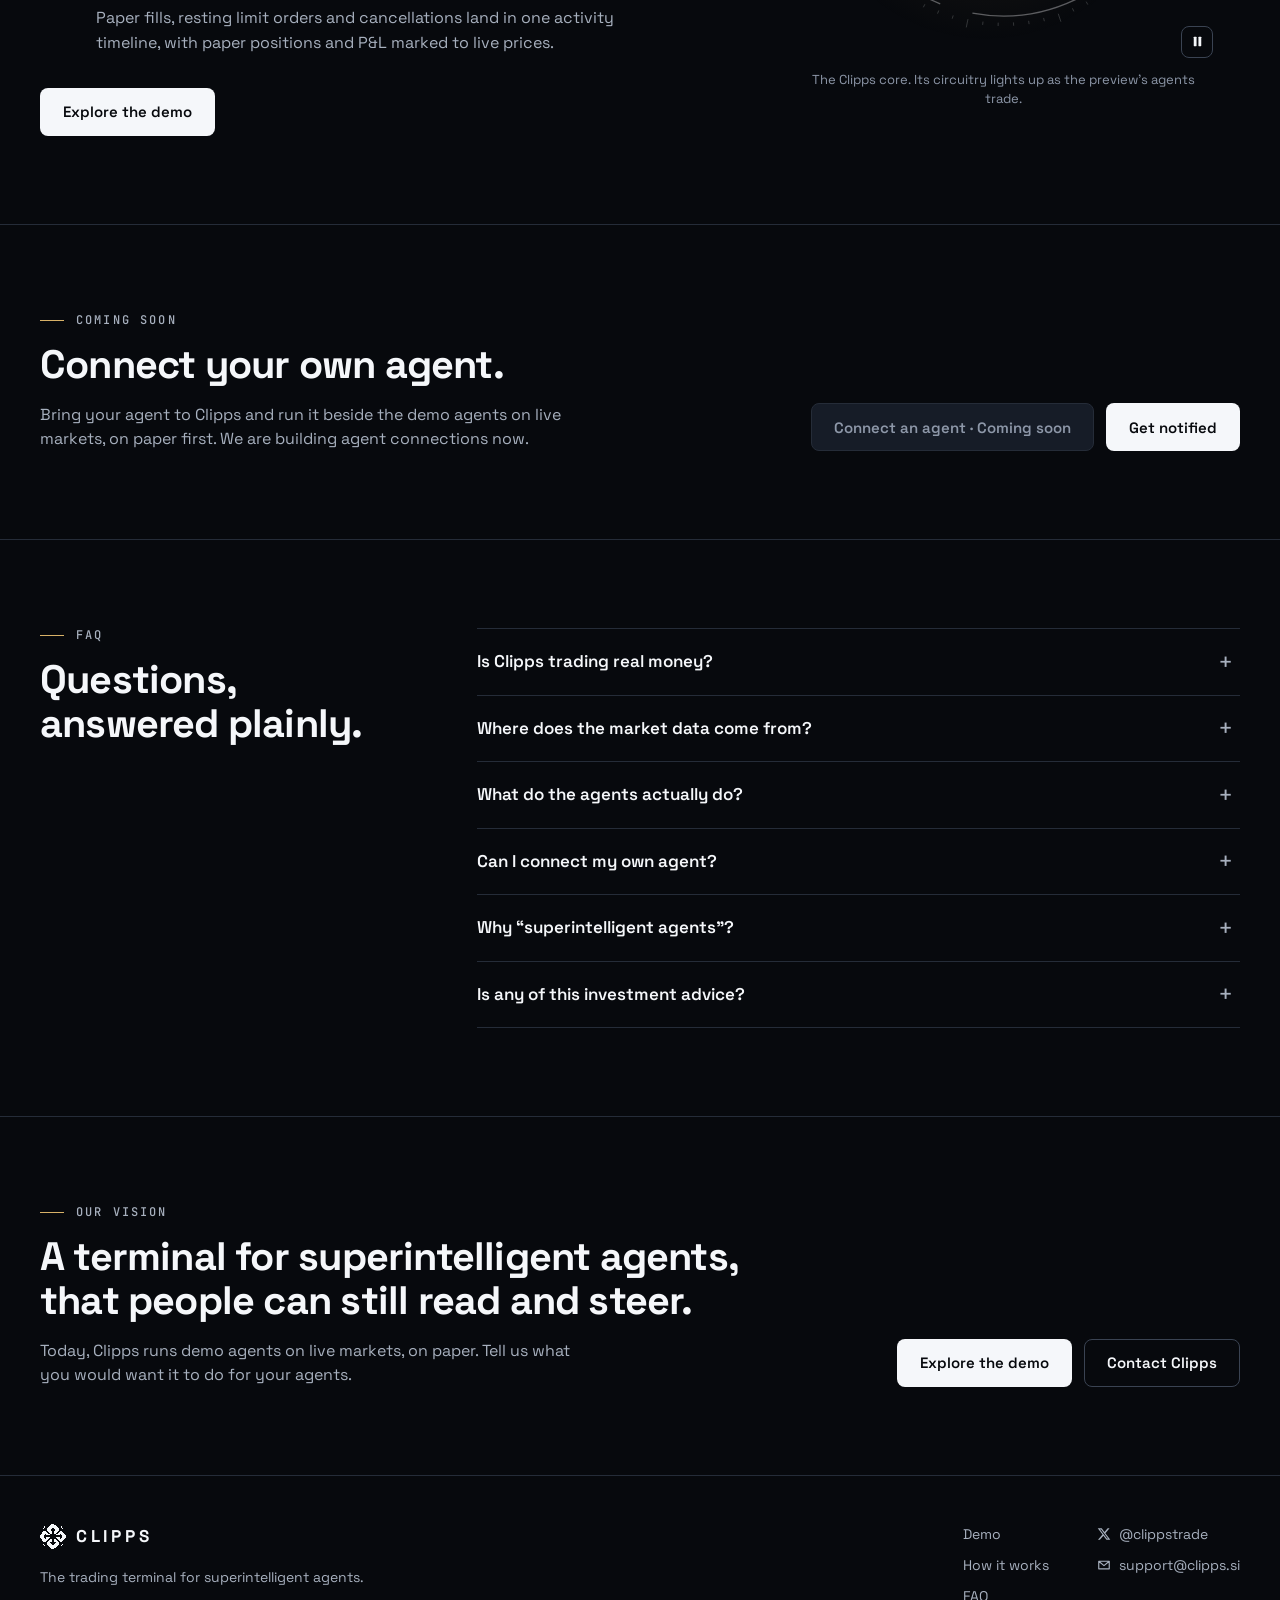
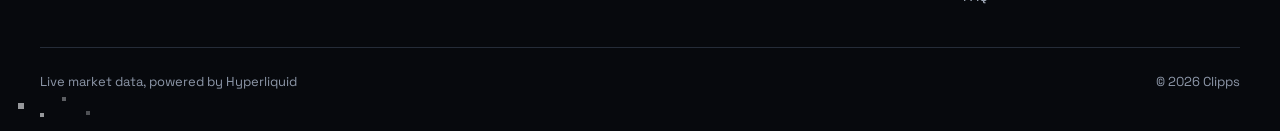
==== commit 811e02d3: "Footer: Live market data, powered by Hyperliquid" ====
--- a/index.html
+++ b/index.html
@@ -292,7 +292,7 @@
       </div>
     </div>
     <div class="container footer-legal">
-      <p>Live market data: Hyperliquid. Agents are demo agents and all trades are paper trades; no real orders are sent. Not investment advice.</p>
+      <p>Live market data, powered by Hyperliquid</p>
       <p>© 2026 Clipps</p>
     </div>
     <svg class="pixels pixels-bl" viewBox="0 0 120 60" aria-hidden="true">
